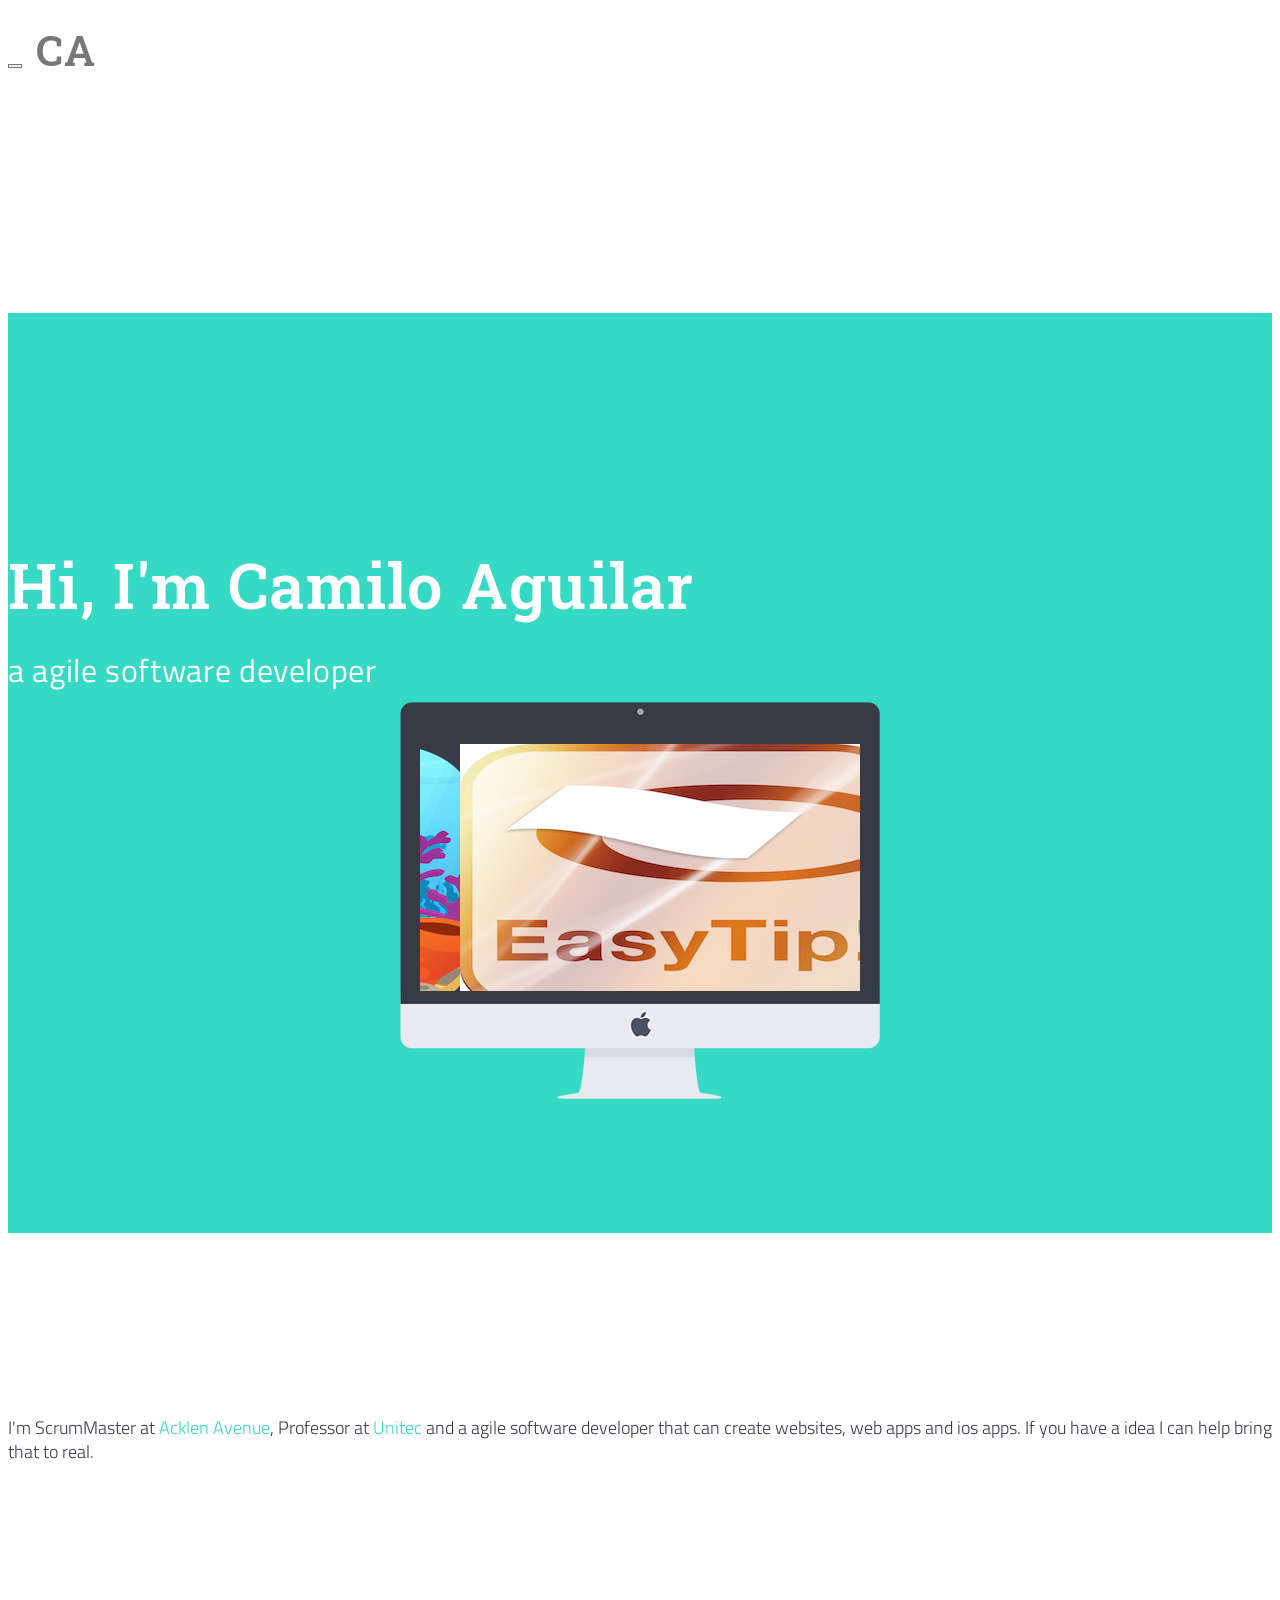
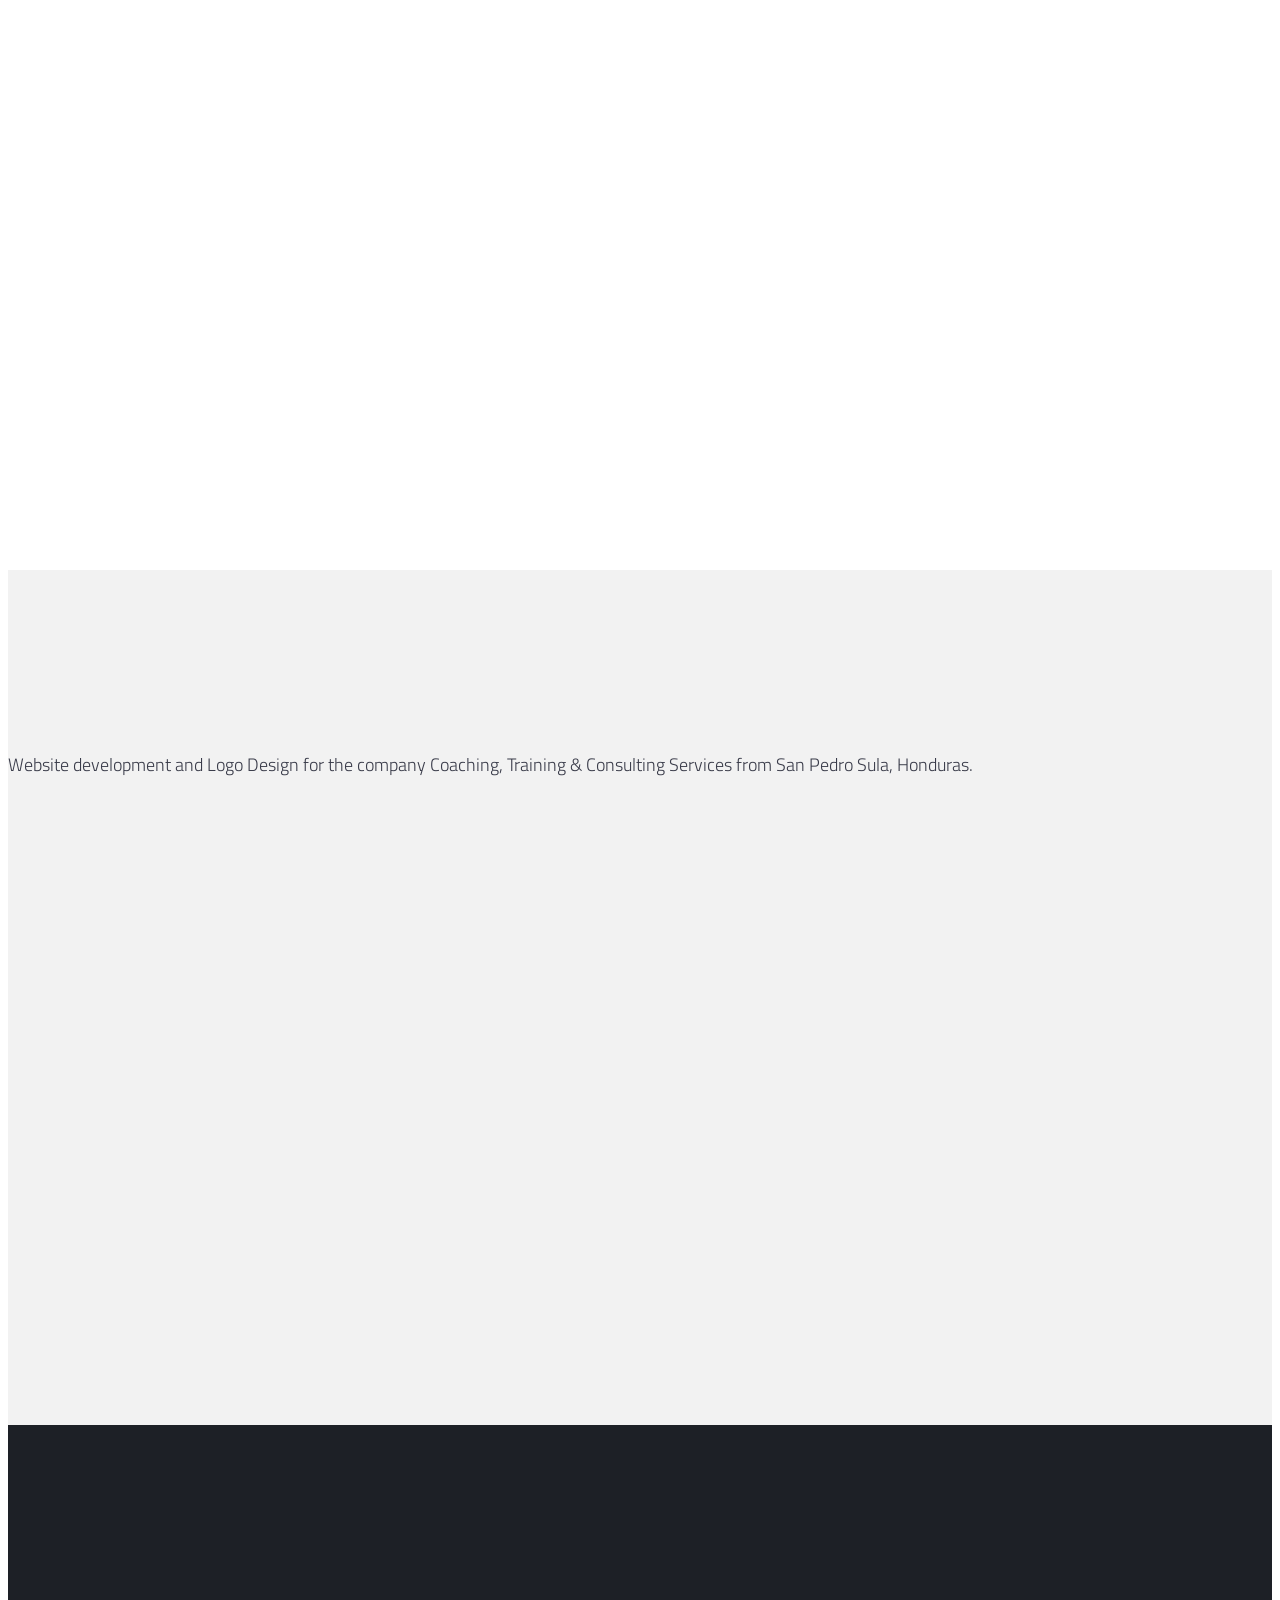
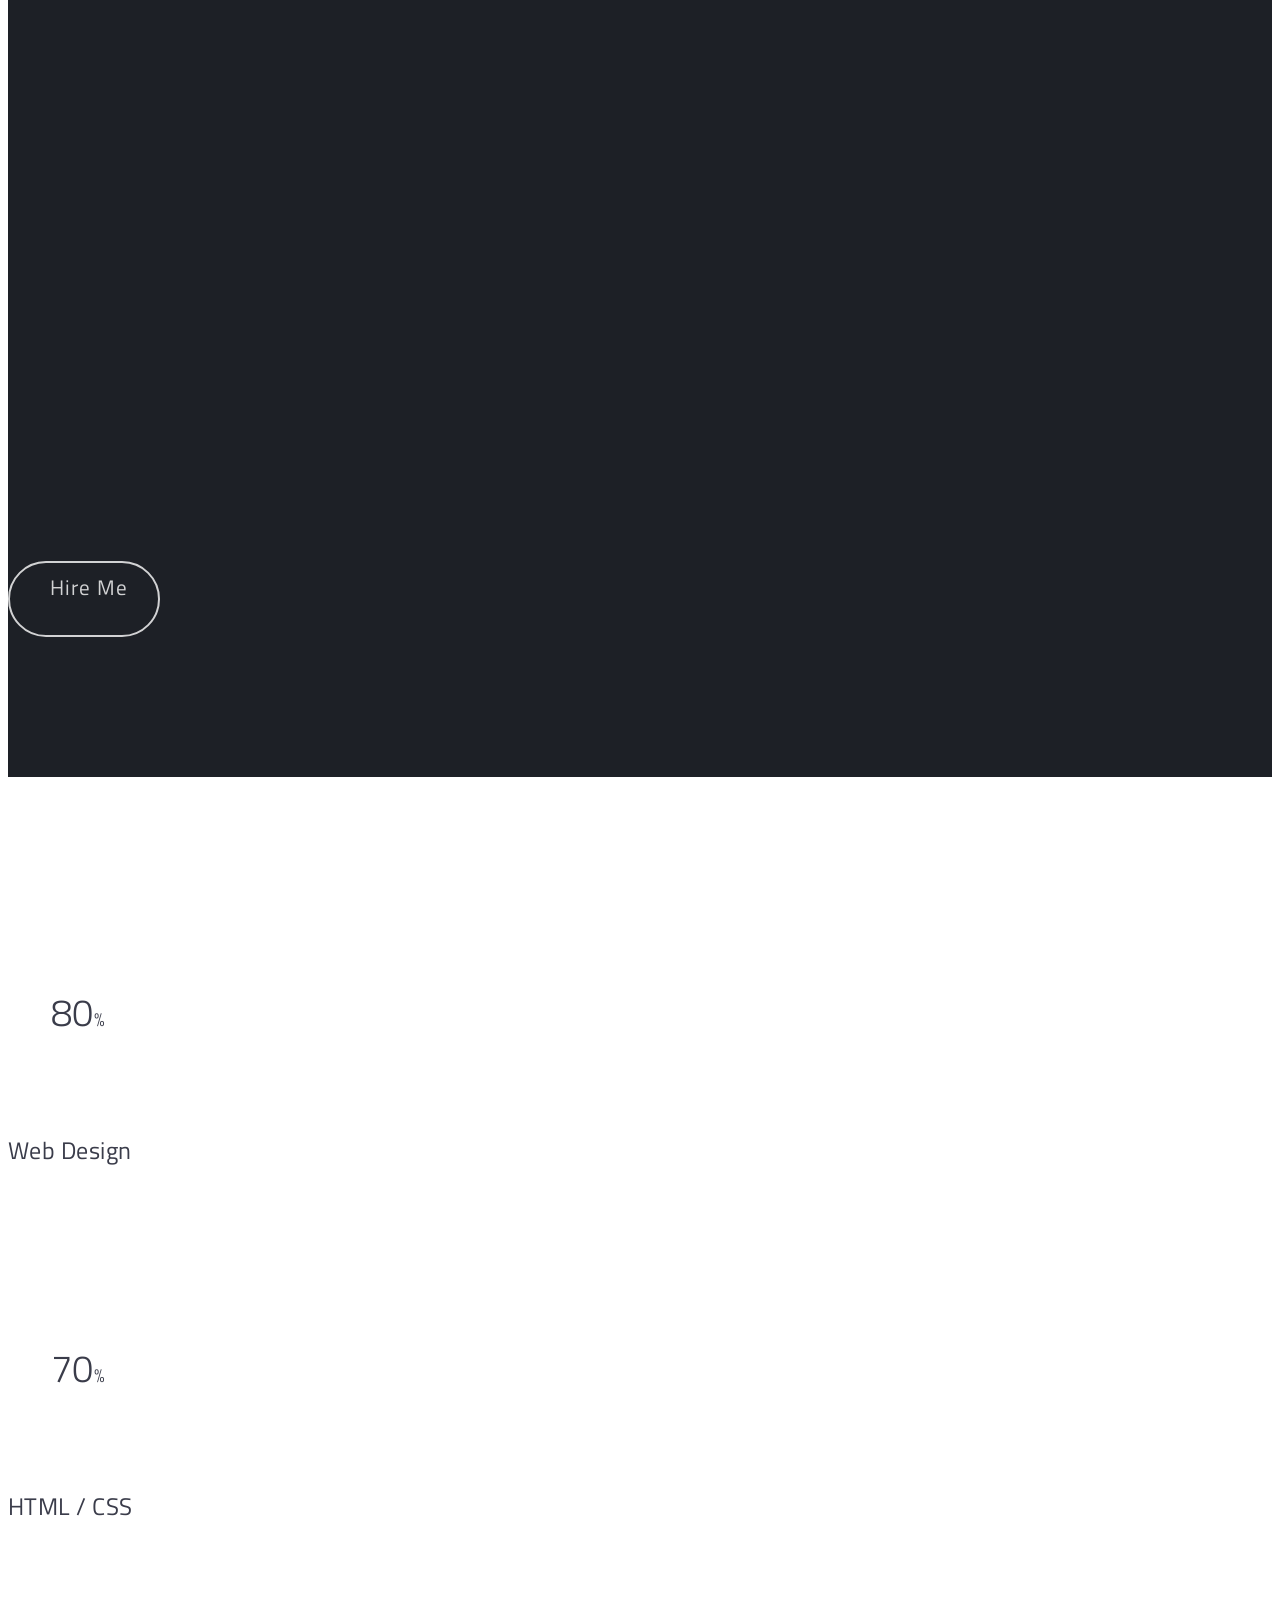
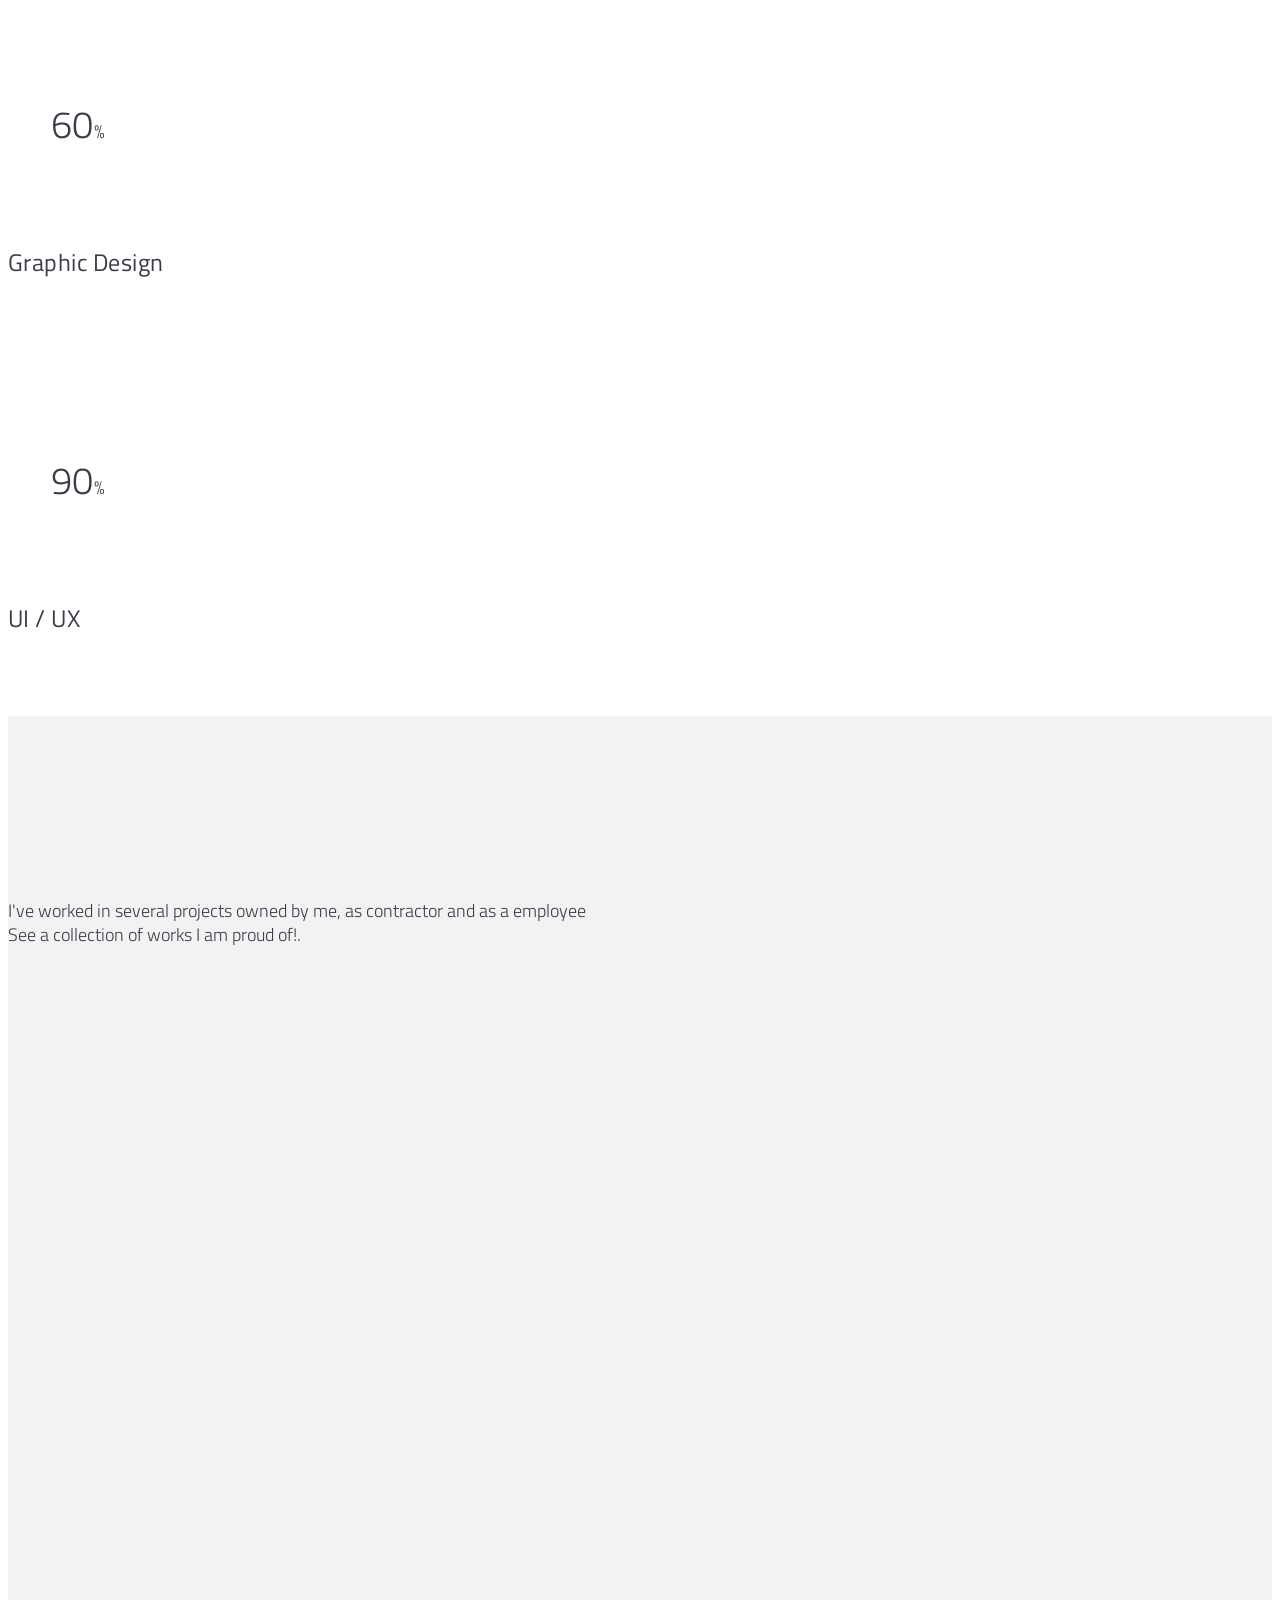
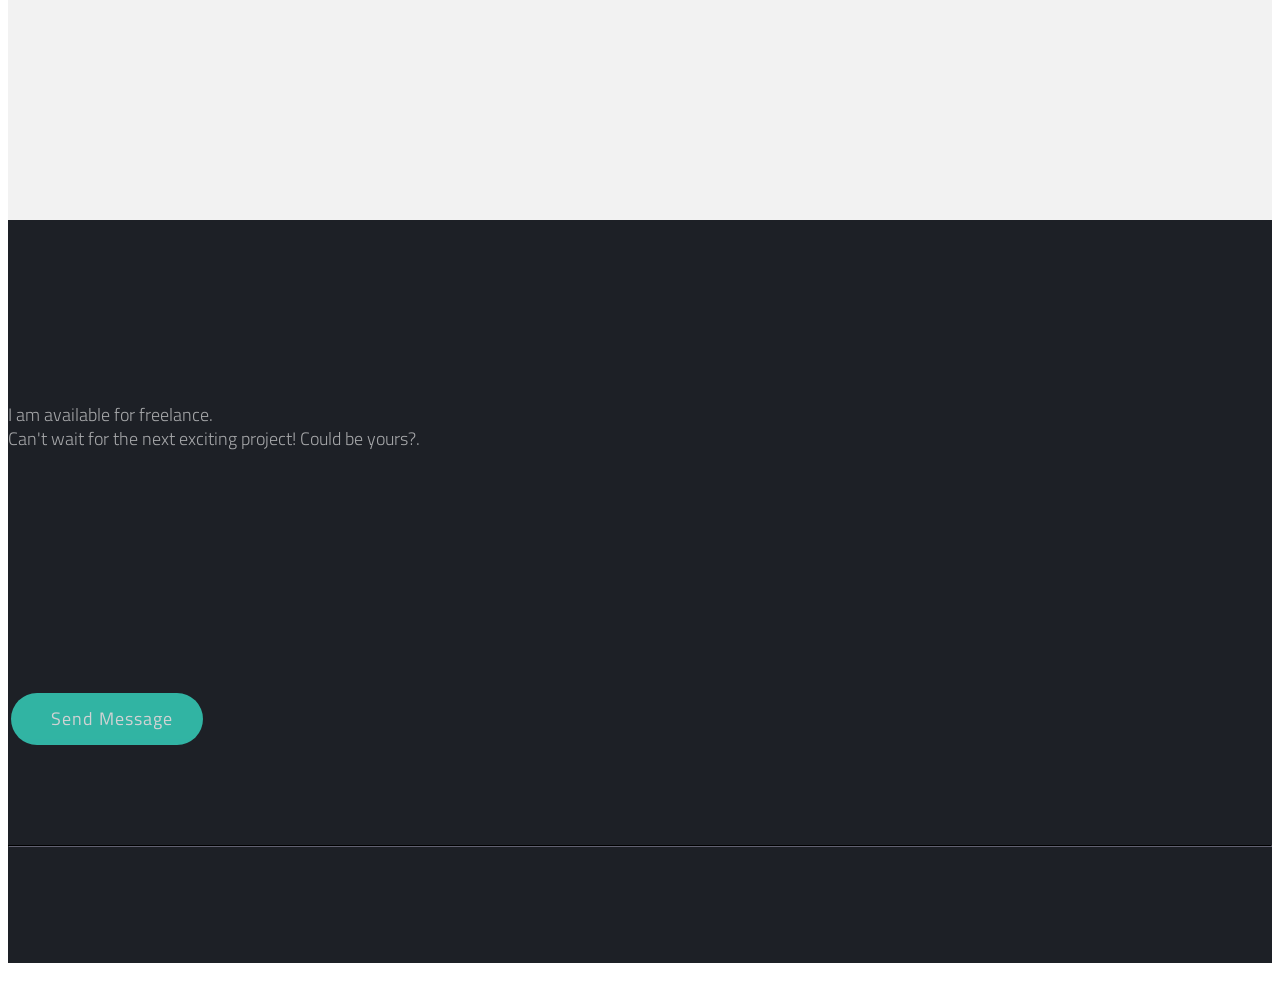
==== index.html @ 3c2f508e "adding assets for hideaway and crazyshrimp. fixing display of easytip" ====
<!DOCTYPE html>
<html lang="en-US" class="no-js">
	<head>

		<!-- ==============================================
		Title and Meta Tags
		=============================================== -->
		<meta charset="utf-8">
		<title>Camilo Aguilar | Personal Portfolio</title>
		<meta name="viewport" content="width=device-width, initial-scale=1, maximum-scale=1">
		<meta http-equiv="X-UA-Compatible" content="IE=edge">

		<!-- ==============================================
		Favicons
		=============================================== -->
		<link rel="shortcut icon" href="assets/favicon.ico">
		<link rel="apple-touch-icon" href="assets/apple-touch-icon.png">
		<link rel="apple-touch-icon" sizes="72x72" href="assets/apple-touch-icon-72x72.png">
		<link rel="apple-touch-icon" sizes="114x114" href="assets/apple-touch-icon-114x114.png">
		
		<!-- ==============================================
		CSS
		=============================================== -->    
		<link rel="stylesheet" href="css/bootstrap.min.css">
		<link rel="stylesheet" href="css/font-awesome.css">
		<link rel="stylesheet" href="css/flexslider.css">
		<link rel="stylesheet" href="css/meflat-light-green.css">
		
		
		<!-- ==============================================
		Fonts
		=============================================== -->
		<link href='http://fonts.googleapis.com/css?family=Roboto+Slab:400,700' rel='stylesheet' type='text/css'>
		<link href='http://fonts.googleapis.com/css?family=Titillium+Web:400,300,300italic,200,400italic,600,600italic' rel='stylesheet' type='text/css'>
		
		<!-- ==============================================
		JS
		=============================================== -->
			
		<!--[if lt IE 9]>
			<script src="js/respond.min.js"></script>
		<![endif]-->
		
		<script type="text/javascript" src="js/libs/modernizr.min.js"></script>
		
		
	</head>
  
	<body data-spy="scroll" data-target="#main-nav" data-offset="400">
		<!-- ==============================================
		MAIN NAV
		=============================================== -->
		<div id="main-nav" class="navbar navbar-fixed-top">
			<div class="container">
			
				<div class="navbar-header">
				
					<button type="button" class="navbar-toggle" data-toggle="collapse" data-target="#site-nav">
						<span class="icon-bar"></span><span class="icon-bar"></span><span class="icon-bar"></span>
					</button>
					
					<!-- ======= LOGO (for small screens)========-->
					<a class="navbar-brand visible-xs scrollto" href="#home">CA</a>
					
				</div>
				
				<div id="site-nav" class="navbar-collapse collapse">
					<ul class="nav navbar-nav">
						<li>
							<a href="#services" class="scrollto">What I Do</a>
						</li>
						<li>
							<a href="#about" class="scrollto">About Me</a>
						</li>
						<li id="logo">
							<a href="#home" class="scrollto">
								<h1>C<span>A</span></h1>
							</a>
						</li>
						<li>
							<a href="#portfolio" class="scrollto">My Works</a>
						</li>
						<li>
							<a href="#contact" class="scrollto">Contact Me</a>
						</li>
					</ul>
				</div><!--End navbar-collapse -->
				
			</div><!--End container -->
			
		</div><!--End main-nav -->
		
		<!-- ==============================================
		HEADER
		=============================================== -->
		<header id="home" class="jumbotron">
		
			<div class="container">
			
				<div class="row">
				
					<div class="col-sm-6 text-col">
					
						<h1>Hi, I'm Camilo Aguilar</h1>
						<p>a agile software developer</p>
						
					</div>
					
					<div class="col-sm-6">
						<div class="imac-frame">
							<img class="img-responsive img-center" src="assets/imac.png" alt=""/>
							<div class="imac-screen flexslider">
								<ul class="slides">
									<li>
										<img src="assets/easytip-450x270.png" alt=""/>
									</li>
									<li>
										<img src="assets/hideaway-450x270.png" alt=""/>
									</li>
									<li>
										<img src="assets/crazyshrimp-450x270.png" alt=""/>
									</li>
								</ul>
							</div>
						</div>
					</div>
				
				</div>
			
			</div>
			
		</header><!--End header -->
			
		<!-- ==============================================
		SERVICES
		=============================================== -->
		<section id="services" class="white-bg padding-top-bottom">
		
			<div class="container">
				
				<header class="section-header text-center">
				
					<h1 class="scrollimation scale-in">What I Do</h1>
					<p>I'm ScrumMaster at <a href="http://www.acklenavenue.com">Acklen Avenue</a>, Professor at <a href="http://www.unitec.edu">Unitec</a> and a agile software developer that can create websites, web apps and ios apps. If you have a idea I can help bring that to real.</p>
				
				</header>
			
				<div class="row services">
				
					<div class="col-md-6 col-sm-6 item scrollimation fade-up">
					
						<div class="icon">
							<img class="img-responsive img-center" src="assets/service1.png" alt="" />
						</div>
						
						<h2>iOS Development</h2>
						<p>I feel very comfortable doing universal iOS apps. I have more than 2+ years of experience working on this. Checkout my works below.</p>
					
					</div>
					
					<div class="col-md-6 col-sm-6 item scrollimation fade-up d1">
					
						<div class="icon">
							<img class="img-responsive img-center" src="assets/service2.png" alt="" />
						</div>
						
						<h2>Web Development</h2>
						<p>I love to create websites and web applications that. I use Wordpress to build website and for web apps I have use MVC.NET, Node.Js and Angular for building SPA.</p>
					
					</div>
					
					<!-- <div class="col-md-4 col-sm-6 item scrollimation fade-up d2">
					
						<div class="icon">
							<img class="img-responsive img-center" src="assets/service3.png" alt="" />
						</div>
						
						<h2>Scrum</h2>
						<p>I deliver usable products every two weeks and I don't mind if you change your scope, Scrum helps me to handle changing business process to have successfully software products delivered to the clients.</p>
					
					</div> -->
					
					<!-- <div class="col-md-3 col-sm-6 item scrollimation fade-up d3">
					
						<div class="icon">
							<img class="img-responsive img-center" src="assets/service4.png" alt="" />
						</div>
						
						<h2>Mail Campaigns</h2>
						<p>Donec quam velit, aliquam at tempor quis, blandit quis nisi. Proin orci enim, dictum vel leo eu, blandit vulputate turpis.</p>
					
					</div> -->
				
				</div>
			
			</div>
		
		</section>
		
		<!-- ==============================================
		FEATURED PROJECT
		=============================================== -->	
		<section id="feat-project" class="gray-bg padding-top">
		
			<div class="container">
			
				<header class="section-header text-center">
				
					<h1 class="scrollimation scale-in">Featured Project</h1>
					<p>Website development and Logo Design for the company Coaching, Training & Consulting Services from San Pedro Sula, Honduras.</p>
				
				</header>
				
				<div class="scrollimation fade-up">
					<img class="img-responsive img-center" src="assets/chrome-top.png" alt="" />
					
					<div class="img-wrapper">
						
						<img class="img-responsive img-center" src="assets/placeholder-800x500.jpg" alt="" />
						
						<p class="text-center on-hover">
							<a class="btn btn-meflat icon-right" href="http://www.ctcserviceshonduras.com">
								Visit Website<i class="fa fa-arrow-right"></i></a></p>
					
					</div>
				</div>
				
			</div>
		
		</section>
		
		
		<!-- ==============================================
		ABOUT
		=============================================== -->	
		<section id="about" class="dark-bg light-typo padding-top-bottom">
		
			<div class="container">
			
				<header class="section-header text-center">
				
					<h1 class="scrollimation scale-in">About Me</h1>
				
				</header>
				
				<div class="row">
				
					<div class="col-sm-8 col-sm-offset-2">
					
						<img class="img-responsive img-center img-circle scrollimation fade-left" src="assets/about.png" alt="" />
				
						<p class="text-center scrollimation fade-in">I'm, a new father, a life-long geek and a programmer at heart. I got my start with an IBM 486DX33 and FoxPro, just to show you how long I've been coding. FoxPro, ADA95, C++, Java, Obj-C, C# and web technologies like html, css, and javascript form who I'm today as a driven software developer. I love soccer (watching and playing), spending time with my wife and daughter, and coding web and iOS apps on the side. Usable and maintainable software is a priority for me</p>
					
					</div>
					
				</div>
					
				
				
				<p class="text-center"><a class="btn btn-meflat scrollto white icon-left" href="#contact"><i class="fa fa-arrow-down"></i>Hire Me</a></p>
				
			</div>
		
		</section>
		<!-- ==============================================
		SKILLS
		=============================================== -->	
		<section id="skills" class="white-bg">
		
			<div class="container">
			
				<div class="row skills">
					
					<h1 class="text-center scrollimation fade-in">I Got the Skills</h1>
					
					<div class="col-sm-6 col-md-3 text-center">
						<span class="chart" data-percent="80"><span class="percent">80</span></span>
						<h2 class="text-center">Web Design</h2>
					</div>
					<div class="col-sm-6 col-md-3 text-center">
						<span class="chart" data-percent="70"><span class="percent">70</span></span>
						<h2 class="text-center">HTML / CSS</h2>
					</div>
					<div class="col-sm-6 col-md-3 text-center">
						<span class="chart" data-percent="60"><span class="percent">60</span></span>
						<h2 class="text-center">Graphic Design</h2>
					</div>
					<div class="col-sm-6 col-md-3 text-center">
						<span class="chart" data-percent="90"><span class="percent">90</span></span>
						<h2 class="text-center">UI / UX</h2>
					</div>
					
				</div><!--End row -->
			
			</div>
		
		
		</section>
 		<!-- ==============================================
		PORTFOLIO
		=============================================== -->	
		<section id="portfolio" class="gray-bg padding-top-bottom">
			
			<div class="container">
			
				<header class="section-header text-center">
				
					<h1 class="scrollimation scale-in">My Works</h1>
					<p>I've worked in several projects owned by me, as contractor and as a employee<br/> See a collection of works I am proud of!.</p>
				
				</header>
				
				<!--==== Portfolio Filters ====-->
				<div id="filter-works">
					<ul>
						<li class="active scrollimation fade-right d1">
							<a href="#" data-filter="*">All</a>
						</li>
						<li class="scrollimation fade-right">
							<a href="#" data-filter=".ios-apps">iOS Apps</a>
						</li>
						<li class="scrollimation fade-left">
							<a href="#" data-filter=".websites">Websites</a>
						</li>
						<li class="scrollimation fade-left d1">
							<a href="#" data-filter=".web-apps">Web apps</a>
						</li>
					</ul>
				</div><!--End portfolio filters -->
				
			</div><!--End portfolio header -->
			
			<div class="container masonry-wrapper scrollimation fade-in">
			
				<div id="projects-container">
				
					<!-- ==============================================
					SINGLE PROJECT ITEM
					=============================================== -->	
					<article class="project-item ios-apps">
						
						<img class="img-responsive project-image" src="assets/placeholder-320x210.jpg"  alt=""><!--Project thumb -->
						
						<div class="hover-mask">
							<h2 class="project-title">EasyTip!</h2><!--Project Title -->
							<p>Universal iOS App</p><!--Project Subtitle -->
						</div>
						
						<!--==== Project Preview HTML ====-->
						
						<div class="sr-only project-description" 
							data-category="iOS App" 
							data-date="Date" 
							data-client="Personal" 
							data-link="https://itunes.apple.com/us/app/tip-calculator-easytip!/id527348258?mt=8" 
							data-descr="iOS Universal Tip Calculator App" 
							data-images="assets/placeholder-750x430.jpg,assets/placeholder-750x430.jpg"
						>
							<p>The faster and most elegant tip calculator in the App Store. Enter your bill amount and immediately see your tip. If needed you can split the bill between your friends as simple as possible.</p>
							
							<p>What’s included? </p>
							<ul>
								<li>
									The most cool and intuitive design.
								</li>
								<li>
									Customize your default values for giving tips and splitting the bills.
								</li>
								<li>
									Currency is automatically set from your device settings.
								</li>
							</ul>
							<p>Enjoy this free app!</p>
							<p class="text-right">
								<a class="btn btn-meflat icon-right" href="https://itunes.apple.com/us/app/tip-calculator-easytip!/id527348258?mt=8">
									Visit Website<i class="fa fa-arrow-right"></i>
								</a>
							</p>
						</div>
						
					</article>
					<!-- ==============================================
					END PROJECT ITEM
					=============================================== -->						
					
					<article class="project-item ios-apps">
						
						<img class="img-responsive project-image" src="assets/placeholder-320x210.jpg"  alt=""><!--Project thumb -->
						
						<div class="hover-mask">
							<h2 class="project-title">Essential Pregnancy</h2><!--Project Title -->
							<p>iOS Universal App</p><!--Project Subtitle -->
						</div>
						
						<!--==== Project Preview HTML ====-->
						
						<div class="sr-only project-description" 
							data-category="Category" 
							data-date="Date" 
							data-client="Client" 
							data-link="www.example.com,http://www.google.com" 
							data-descr="A small description goes here." 
							data-images="assets/placeholder-750x430.jpg,assets/placeholder-750x430.jpg"
						>
							<p>Lorem ipsum dolor sit amet, consectetur adipiscing elit. Nam sapien risus, blandit at fringilla ac, varius sed dolor. Donec augue lacus, vulputate sed consectetur facilisis, interdum pharetra ligula. Nulla suscipit erat nibh, ut porttitor nisl dapibus eu.</p>
							
							<p>Lorem ipsum dolor sit amet, consectetur adipiscing elit. Nam sapien risus, blandit at fringilla ac, varius sed dolor. Donec augue lacus, vulputate sed consectetur facilisis, interdum pharetra ligula. Nulla suscipit erat nibh, ut porttitor nisl dapibus eu.</p>
							<p>Nam eget urna pellentesque nisl ultrices dapibus. Mauris accumsan vehicula nisl, sed tempus mauris facilisis eu. Donec a iaculis nisi, quis malesuada justo. Pellentesque ut enim sit amet ipsum dignissim egestas. Morbi tincidunt rhoncus urna eget placerat.</p>
							<p class="text-right"><a class="btn btn-meflat icon-right" href="#external-link">Visit Website<i class="fa fa-arrow-right"></i></a></p>
						</div>
						
					</article><!--End Project Item -->

					<article class="project-item ios-apps">
						
						<img class="img-responsive project-image" src="assets/placeholder-320x210.jpg"  alt=""><!--Project thumb -->
						
						<div class="hover-mask">
							<h2 class="project-title">Essential Kickcount</h2><!--Project Title -->
							<p>iOS Universal App</p><!--Project Subtitle -->
						</div>
						
						<!--==== Project Preview HTML ====-->
						
						<div class="sr-only project-description" 
							data-category="Category" 
							data-date="Date" 
							data-client="Client" 
							data-link="www.example.com,http://www.google.com" 
							data-descr="A small description goes here." 
							data-images="assets/placeholder-750x430.jpg,assets/placeholder-750x430.jpg"
						>
							<p>Lorem ipsum dolor sit amet, consectetur adipiscing elit. Nam sapien risus, blandit at fringilla ac, varius sed dolor. Donec augue lacus, vulputate sed consectetur facilisis, interdum pharetra ligula. Nulla suscipit erat nibh, ut porttitor nisl dapibus eu.</p>
							
							<p>Lorem ipsum dolor sit amet, consectetur adipiscing elit. Nam sapien risus, blandit at fringilla ac, varius sed dolor. Donec augue lacus, vulputate sed consectetur facilisis, interdum pharetra ligula. Nulla suscipit erat nibh, ut porttitor nisl dapibus eu.</p>
							<p>Nam eget urna pellentesque nisl ultrices dapibus. Mauris accumsan vehicula nisl, sed tempus mauris facilisis eu. Donec a iaculis nisi, quis malesuada justo. Pellentesque ut enim sit amet ipsum dignissim egestas. Morbi tincidunt rhoncus urna eget placerat.</p>
							<p class="text-right"><a class="btn btn-meflat icon-right" href="#external-link">Visit Website<i class="fa fa-arrow-right"></i></a></p>
						</div>
						
					</article><!--End Project Item -->

					<article class="project-item websites">
						
						<img class="img-responsive project-image" src="assets/placeholder-320x210.jpg"  alt=""><!--Project thumb -->
						
						<div class="hover-mask">
							<h2 class="project-title">Coaching, Training and Consulting Services</h2><!--Project Title -->
							<p>Website and Custom Logo</p><!--Project Subtitle -->
						</div>
						
						<!--==== Project Preview HTML ====-->
						
						<div class="sr-only project-description" 
							data-category="Category" 
							data-date="Date" 
							data-client="Client" 
							data-link="www.example.com,http://www.google.com" 
							data-descr="A small description goes here." 
							data-images="assets/placeholder-750x430.jpg,assets/placeholder-750x430.jpg"
						>
							<p>Lorem ipsum dolor sit amet, consectetur adipiscing elit. Nam sapien risus, blandit at fringilla ac, varius sed dolor. Donec augue lacus, vulputate sed consectetur facilisis, interdum pharetra ligula. Nulla suscipit erat nibh, ut porttitor nisl dapibus eu.</p>
							
							<p>Lorem ipsum dolor sit amet, consectetur adipiscing elit. Nam sapien risus, blandit at fringilla ac, varius sed dolor. Donec augue lacus, vulputate sed consectetur facilisis, interdum pharetra ligula. Nulla suscipit erat nibh, ut porttitor nisl dapibus eu.</p>
							<p>Nam eget urna pellentesque nisl ultrices dapibus. Mauris accumsan vehicula nisl, sed tempus mauris facilisis eu. Donec a iaculis nisi, quis malesuada justo. Pellentesque ut enim sit amet ipsum dignissim egestas. Morbi tincidunt rhoncus urna eget placerat.</p>
							<p class="text-right"><a class="btn btn-meflat icon-right" href="#external-link">Visit Website<i class="fa fa-arrow-right"></i></a></p>
						</div>
						
					</article><!--End Project Item -->

					<article class="project-item web-apps">
						
						<img class="img-responsive project-image" src="assets/placeholder-320x210.jpg"  alt=""><!--Project thumb -->
						
						<div class="hover-mask">
							<h2 class="project-title">Sistema de Gestión de Expedientes Juridicos y Clientes</h2><!--Project Title -->
							<p>Full stack web app</p><!--Project Subtitle -->
						</div>
						
						<!--==== Project Preview HTML ====-->
						
						<div class="sr-only project-description" 
							data-category="Category" 
							data-date="Date" 
							data-client="Client" 
							data-link="www.example.com,http://www.google.com" 
							data-descr="A small description goes here." 
							data-images="assets/placeholder-750x430.jpg,assets/placeholder-750x430.jpg"
						>
							<p>Lorem ipsum dolor sit amet, consectetur adipiscing elit. Nam sapien risus, blandit at fringilla ac, varius sed dolor. Donec augue lacus, vulputate sed consectetur facilisis, interdum pharetra ligula. Nulla suscipit erat nibh, ut porttitor nisl dapibus eu.</p>
							
							<p>Lorem ipsum dolor sit amet, consectetur adipiscing elit. Nam sapien risus, blandit at fringilla ac, varius sed dolor. Donec augue lacus, vulputate sed consectetur facilisis, interdum pharetra ligula. Nulla suscipit erat nibh, ut porttitor nisl dapibus eu.</p>
							<p>Nam eget urna pellentesque nisl ultrices dapibus. Mauris accumsan vehicula nisl, sed tempus mauris facilisis eu. Donec a iaculis nisi, quis malesuada justo. Pellentesque ut enim sit amet ipsum dignissim egestas. Morbi tincidunt rhoncus urna eget placerat.</p>
							<p class="text-right"><a class="btn btn-meflat icon-right" href="#external-link">Visit Website<i class="fa fa-arrow-right"></i></a></p>
						</div>
						
					</article><!--End Project Item -->

					
						
				</div><!-- End projects --> 
				
			</div><!-- End container --> 
			
			<!-- ==============================================
			PROJECT PREVIEW MODAL (Do not alter this markup)
			=============================================== -->	
			<div id="project-modal" class="modal fade">
			
				<div class="modal-dialog">
				
					<div class="modal-content">
					
						<div class="modal-header">
						
							<div class="container">
							
								<button type="button" class="close" data-dismiss="modal" aria-hidden="true">&times;</button>
								
								<h1 id="hdr-title" class="text-center"></h1>
								<div class="row">
									<div class="col-md-8 col-md-offset-2">
										<div class="image-wrapper">
											<img class="img-responsive" src="assets/chrome.png" alt="">
											<div class="loader"></div>
											<div class="screen"></div>
										</div>
									</div>
								</div>
							</div>
							
						</div>
						
						<div class="modal-body">
							<div class="container">
								<div class="row">
									<div id="project-sidebar" class="col-md-3">
										<h2 id="sdbr-title"></h2>
										<p id="sdbr-category"></p>
										<p id="sdbr-date"></p>
										<p id="sdbr-client"></p>
										<p id="sdbr-link"><a href="#link" target="_blank"></a></p>
										<p id="sdbr-descr"></p>
									</div>
									<div id="project-content" class="col-md-8 col-md-offset-1">
									</div>
								</div>
								
							</div>
						</div><!-- End modal-body -->
						
					</div><!-- End modal-content -->
					
				</div><!-- End modal-dialog -->
				
			</div><!-- End modal -->
			
		</section>
		<!-- ==============================================
		DRIBBLE 
		=============================================== -->	
		<!-- <section id="dribbble">
			<h1 class="dribbble-button"><a href="#" target="_blank">My Dribbble Shots</a></h1>
				<div class="row">
					<div class="col-md-2 col-sm-4 col-xs-6">
						<a href="#link" target="_blank"><img class="img-responsive" src="assets/placeholder-375x250.jpg"  alt=""></a>
					</div>
					<div class="col-md-2 col-sm-4 col-xs-6">
						<a href="#link" target="_blank"><img class="img-responsive" src="assets/placeholder-375x250.jpg"  alt=""></a>
					</div>
					<div class="col-md-2 col-sm-4 col-xs-6">
						<a href="#link" target="_blank"><img class="img-responsive" src="assets/placeholder-375x250.jpg"  alt=""></a>
					</div>
					<div class="col-md-2 col-sm-4 col-xs-6">
						<a href="#link" target="_blank"><img class="img-responsive" src="assets/placeholder-375x250.jpg"  alt=""></a>
					</div>
					<div class="col-md-2 col-sm-4 col-xs-6">
						<a href="#link" target="_blank"><img class="img-responsive" src="assets/placeholder-375x250.jpg"  alt=""></a>
					</div>
					<div class="col-md-2 col-sm-4 col-xs-6">
						<a href="#link" target="_blank"><img class="img-responsive" src="assets/placeholder-375x250.jpg"  alt=""></a>
					</div>
				</div>
		</section> -->
		<!-- ==============================================
		CONTACT
		=============================================== -->	
		<section id="contact" class="dark-bg light-typo padding-top">
		
			<div class="container">
			
				<header class="section-header text-center">
				
					<h1 class="scrollimation scale-in">Drop Me a Line</h1>
					<p>I am available for freelance.<br/> Can't wait for the next exciting project! Could be yours?.</p>
				
				</header>
				
				<form  id="contact-form" class="bl_form text-center"  novalidate>
					<span class="field-wrap scrollimation fade-right">
						<label class="control-label" for="contact-name">Name</label>
						<input id="contact-name" name="contactName" type="text" class="label_better requiredField" data-new-placeholder="Name" placeholder="Name" data-error-empty="*Enter your name">
					</span>
					<span class="field-wrap scrollimation fade-in">
						<label class="control-label" for="contact-mail">Email</label>
						<input id="contact-mail" name="email" type="email" class="label_better requiredField" data-new-placeholder="Email Address" placeholder="Email Address" data-error-empty="*Enter your email" data-error-invalid="x Invalid email address">
					</span>
					<span class="field-wrap scrollimation fade-left">
						<label class="control-label" for="contact-message">Message</label>
						<textarea id="contact-message" name="comments" rows="1" class="label_better requiredField" data-new-placeholder="Message" placeholder="Message" data-error-empty="*Enter your message"></textarea>
					</span>
					
					<p class="text-center">
						<button id="btnSend"  name="submit" type="button" class="btn btn-meflat icon-left" data-error-message="Error!" data-sending-message="Sending..." data-ok-message="Message Sent">
							<i class="fa fa-location-arrow"></i>Send Message</button>
						</p>
					<input type="hidden" name="submitted" id="submitted" value="true" />
					
				</form>
				
			</div>
		
		</section>
		
		<!-- ==============================================
		FOOTER
		=============================================== -->	
		
		<footer id="main-footer" class="dark-bg light-typo">
		
			<div class="container">
			
				<hr>
				
				<div class="row">
				
					<div class="col-sm-6">
						<ul class="social-links">
							<li class="scrollimation fade-right d4"><a href="https://twitter.com/kmilo_aguilar"><i class="fa fa-twitter fa-fw"></i></a></li>
							<li class="scrollimation fade-right d3"><a href="https://www.facebook.com/kmiloA"><i class="fa fa-facebook fa-fw"></i></a></li>
							<li class="scrollimation fade-right d2"><a href="https://plus.google.com/+CamiloAguilarF"><i class="fa fa-google-plus fa-fw"></i></a></li>
							<li class="scrollimation fade-right"><a href="https://www.linkedin.com/in/kmiloaguilar"><i class="fa fa-linkedin fa-fw"></i></a></li>
						</ul>
					</div>
					
					<div class="col-sm-6 text-right scrollimation fade-in">
						<p>&copy;2014 Camilo Aguilar</p>
					</div>
					
				</div>
				
			</div>
			
		</footer>

		<script>
		  (function(i,s,o,g,r,a,m){i['GoogleAnalyticsObject']=r;i[r]=i[r]||function(){
		  (i[r].q=i[r].q||[]).push(arguments)},i[r].l=1*new Date();a=s.createElement(o),
		  m=s.getElementsByTagName(o)[0];a.async=1;a.src=g;m.parentNode.insertBefore(a,m)
		  })(window,document,'script','//www.google-analytics.com/analytics.js','ga');

		  ga('create', 'UA-21304201-2', 'auto');
		  ga('send', 'pageview');

		</script>
		
		
		<!-- ==============================================
		SCRIPTS
		=============================================== -->	
		<script src="http://ajax.googleapis.com/ajax/libs/jquery/1.8.2/jquery.min.js"></script>
		<script>window.jQuery || document.write('<script src="js/libs/jquery-1.8.2.min.js">\x3C/script>')</script>
		
		<script src="js/libs/bootstrap.min.js"></script>
		<script src='js/jquery.easing.1.3.min.js'></script>
		<script src='js/jquery.scrollto.js'></script>
		<script src="js/jquery.fittext.js"></script>
		<script src='js/jquery.flexslider.min.js'></script>
		<script src='js/jquery.masonry.js'></script>
		<!--<script src='js/twitterFetcher_v10_min.js'></script>-->
		<script src="js/waypoints.min.js"></script>
		<script src="js/jquery.label_better.min.js"></script>
		<script src="js/jquery.easypiechart.js"></script>
		<!--<script src="js/grid.js"></script>-->
		<script src="js/contact.js"></script>
		<script src="js/meflat.js"></script>
		
	</body>
	
</html>
---- css/meflat-light-green.css ----
/*--------------------
-----Main Styles------
----------------------*/
body{
	font-family: 'Titillium Web', sans-serif;
	font-size:18px;
	color:#3a3c4a;
	font-weight:300;
	overflow-x:hidden;
}

h1,
h2,
h3,
h4,
h5,
h6{
	font-family: 'Roboto Slab',serif;
    font-weight:400;
    letter-spacing:0.02em;
    margin:0 0 20px;
}

p {
    font-size:18px;
    line-height:24px;
    font-weight:300;
    margin-bottom:20px;
}

.lead {
    font-size:20px;
    line-height:28px;
    font-weight:100;
    letter-spacing:0.02em;
    margin-top:40px;
    margin-bottom:40px;
}

a,
a:hover,
a:focus {
    outline:none !important;
    text-decoration:none;
}

a {
  color:#36D9C3;
  text-decoration: none;
}

a:hover,
a:focus {
  color:#36D9C3;
  text-decoration: underline;
}

a:focus,
.btn:focus {
  outline: none;
}

.color-bg a{
	color:#fff;
	text-decoration: underline;
}

.color-bg a:hover,
.color-bg a:focus {
  color:#fff;
  text-decoration: none;
}

.primary {
	color:#36D9C3;
}

/*----------------------
---Main Layout Styles---
------------------------*/
.img-center{
    margin:0 auto;
}

.padding-top-bottom {
    padding:100px 0;
}

.padding-top {
    padding:100px 0 0;
}

.navbar {
    margin:0;
    border-radius:0;
}

.section-header {
    margin-bottom:80px;
}

.section-header h1{
    font-size:48px;
    font-weight:600;
    letter-spacing:0.05em;
}
/*------------------
----- Buttons ------
--------------------*/

.btn-meflat {
	border: none;
	font-family: inherit;
	font-size: inherit;
	cursor: pointer;
	padding: 10px 30px;
	display: inline-block;
	margin:20px 0;
	text-transform: none;
	text-decoration: none;
	letter-spacing: 1px;
	font-weight: 400;
	line-height:28px;
	height:52px;
	outline: none;
	position: relative;
	background: #36D9C3;
	color: #fff;
	box-shadow: none;
	border-radius: 52px;
	opacity:0.8;
	-webkit-transition: none;
	-moz-transition: none;
	transition: none;
}

.btn-meflat:hover,
.btn-meflat:focus,
.btn-meflat:active {
	color: #fff;
	opacity:1;
	text-decoration: none;
}

.btn-meflat.white {
	background: transparent;
	border:2px solid #fff;
	box-shadow: none;
	-webkit-transition:all .1s ease-out;
	transition:all .1s ease-out;
	text-decoration: none;
}

.btn-meflat.white:hover,
.btn-meflat.white:focus,
.btn-meflat.white:active {
	top:0;
	text-decoration: none;
}

.btn-meflat.icon-left [class*=fa]{
    margin-right:10px;
}

.btn-meflat.icon-right [class*=fa]{
    margin-left:10px;
}

/*----------------
----- Colors -----
------------------*/

.white-bg{
    background:#fff;
}

.gray-bg{
    background:#f2f2f2;
}

.color-bg{
    background:#36D9C3;
}

.dark-bg{
    background:#1D2026;
}

.light-typo {
    color:#fff;
}

.color-bg.light-typo .section-title:after{
	background:#fff;
}

/*----------------------
----Navigation Styles---
------------------------*/
#main-nav .navbar-toggle{
    border:1px solid rgba(255,255,255,0.5);
    border-radius:0;
}

#main-nav .icon-bar {
    background:#fff;
}

.navbar-nav {
    float:none;
    text-align:center;
}

#main-nav .navbar-nav li {
    display:inline-block;
    float:none;
}

.navbar-brand,
.navbar-brand:hover,
.navbar-brand:active,
.navbar-brand:focus {
    position:relative;
    padding:0 10px;
    font-size:42px;
    line-height:54px;
    font-family: 'Roboto Slab',serif;
    font-weight:600;
    color:#777;
    font-variant:small-caps;
    height:auto;
    letter-spacing:0.02em;
    -webkit-transition:font-size .2s ease-out;
    transition:font-size .2s ease-out;
    overflow:hidden;
}

#main-nav{
    background:transparent;
    -webkit-transition:background 0.3s ease-out;
    transition:background 0.3s ease-out;
}

#main-nav .navbar-toggle{
    color:#777;
    border-color:#777;
}

#main-nav .navbar-toggle .icon-bar{
    background:#777;
}

#main-nav .container{
    padding:15px 0;
    -webkit-transition:padding 0.3s ease-out;
    transition:padding 0.3s ease-out;
}

#main-nav.scrolled {
    background:#fff;
    box-shadow:0 1px 2px rgba(0,0,0,0.1);
}

#main-nav.scrolled .container{
    padding:0;
}

#main-nav .nav a{
    position:relative;
    z-index:1;
}

#main-nav .nav a,
#main-nav .nav a:active,
#main-nav .nav a:hover{
    padding:0px 5px;
    font-size:15px;
    line-height:54px;
    font-weight:700;
    letter-spacing:0.01em;
    text-transform:uppercase;
    background:transparent;
    color:#fff; 
}

#main-nav.scrolled .nav a{
    color:inherit; 
}

#main-nav li{
    background:transparent;
    margin:0 20px;
    opacity:0.7;
    vertical-align:middle;
    -webkit-transition:opacity 0.2s ease-out;
    transition:opacity 0.2s ease-out;
}

#main-nav .nav li.active,
#main-nav .nav li:hover{
    opacity:1;
}
#main-nav .dropdown-menu a{
    font-size:14px;
}

#main-nav .nav a:before {
    display:block;
    position:absolute;
    bottom:0;
    left:25%;
    content:"";
    width:50%;
    height:3px;
    background:#fff;
    z-index:-1;
    opacity:0;
    -webkit-transition:all 0.3s ease-out;
    transition:all 0.3s ease-out;
}

#main-nav.scrolled .nav a:before {
    background:#3a3c4a;
}

#main-nav .nav a:hover:before,
#main-nav .nav .active a:before {
    bottom:10px;
    opacity:1;
}

.no-csstransforms #main-nav .nav a:before {
	display:none;
}

#main-nav #logo{
    opacity:1;
    vertical-align:middle;
}

#main-nav #logo h1{
    font-size:64px;
    font-weight:600;
    -webkit-transition:font-size 0.3s ease-out;
    transition:font-size 0.3s ease-out;
}

#main-nav #logo span{
    font-size:90%;
    position:relative;
    top:15px;
}

#main-nav.scrolled #logo h1{
    font-size:52px;
}

#main-nav .nav #logo a:before {
    display:none;
}

#main-nav.scrolled .nav #logo a:hover {
    color:#36D9C3;
    -webkit-transition:color .2s ease-out;
    transition:color .2s ease-out;
}
/*----------------------
-----Header Styles------
------------------------*/

.jumbotron {
    background:#36D9C3;
    color:#fff;
    padding:0;
    margin-bottom:0;
    padding:180px 0 80px;
	overflow:hidden;
}

.jumbotron .text-col{
    margin-top:50px;
}

.jumbotron h1{
    font-weight:600;
    letter-spacing:0.02em;
    margin-bottom:10px;
	opacity:0;
	-webkit-transform:translateX(-1000px);
	transform:translateX(-1000px);
	-webkit-transition:opacity .5s ease-out .3s,-webkit-transform .5s ease-out .3s;
	transition:opacity .5s ease-out .3s,transform .5s ease-out .3s;
}

.jumbotron h1.in{
	opacity:1;
	-webkit-transform:translateX(0);
	transform:translateX(0);
}

.jumbotron p{
    font-size:32px;
    font-weight:400;
    letter-spacing:0.02em;
	opacity:0;
	-webkit-transform:translateY(1000px);
	transform:translateY(1000px);
	-webkit-transition:opacity .5s ease-out .8s,-webkit-transform .5s ease-out .8s;
	transition:opacity .5s ease-out .8s,transform .5s ease-out .8s;
}

.jumbotron p.in{
	opacity:1;
	-webkit-transform:translateY(0);
	transform:translateY(0);
}

.jumbotron .imac-frame {
    display:block;
    position:relative;
    width:100%;
    max-width:500px;
    margin:0 auto;
    overflow:hidden;
	opacity:0;
	-webkit-transform:translateX(1000px);
	transform:translateX(1000px);
	-webkit-transition:opacity .5s ease-out .6s,-webkit-transform .5s ease-out .6s;
	transition:opacity .5s ease-out .6s,transform .5s ease-out .6s;
}

.jumbotron .imac-frame.in {
	opacity:1;
	-webkit-transform:translateX(0);
	transform:translateX(0);
}

.jumbotron .imac-screen{
    background:transparent;
    display:block;
    position:absolute;
    top:6%;
    left:6%;
    width:88%;
	height:65%;
    overflow:hidden;
	opacity:1;
	-webkit-transition:opacity .3s ease-out;
	transition:opacity .3s ease-out;
}

.flexslider {
    margin:0;
    padding:0;
    background:transparent;
    border:none;
    box-shadow:none;
    -webkit-touch-callout: none;
    -webkit-user-select: none;
    -khtml-user-select: none;
    -moz-user-select: none;
    -ms-user-select: none;
    user-select: none;
	z-index:1;
}

.flex-direction-nav .flex-prev,
.flex-direction-nav .flex-next{
    background:#36D9C3;
    background-image:none;
    display:inline;
    text-indent:0;
    position:absolute;
    top:50%;
    width:44px;
    height:44px;
    padding:0;
    padding-left:12px;
    margin:0;
    margin-top:-22px;
    font-size:42px;
    line-height:38px;
    color:#fff;
    text-align:left;
    border-radius:5px;
    -webkit-transition:all .2s ease-out;
    transition:all .2s ease-out;
}

.flex-direction-nav .flex-next{
    text-align:right;
    padding-right:12px;
}

.flex-direction-nav a:hover,
.flex-direction-nav a:active,
.flex-direction-nav a:focus{
    text-decoration:none;
}

.flex-direction-nav a:hover {  
    background:#363B46;
}

.flex-direction-nav .flex-disabled {  
    display:none;
}

.flexslider:hover .flex-next {opacity: 1; right: 5px;}
.flexslider:hover .flex-prev {opacity: 1; left: 5px;}

/*----------------------
-----Services Styles----
------------------------*/  
.services .item {
    text-align:center;
    margin-bottom:30px;
}

.services .item .icon{
    margin:0 auto 30px;
    -webkit-transition:all .3s ease-out;
    transition:all .3s ease-out;
}

.services .item h2{
    font-size:24px;
    -webkit-transition:all .3s ease-out;
    transition:all .3s ease-out;
}

.services .item:hover h2{
    color:#36D9C3;
}

.services .item:hover .icon{
    -webkit-transform:translateY(-10px);
    transform:translateY(-10px);
    -webkit-transition:-webkit-transform .4s ease-out;
    transition:transform .4s ease-out;
}
/*----------------------
-----Featured Project----
------------------------*/  
.img-wrapper {
    position:relative;
    width:100%;
    height:auto;
    max-width:800px;
    margin:0 auto;
    overflow:hidden;
}

.img-wrapper img {
    -webkit-transition:opacity .4s ease-out;
    transition:opacity .4s ease-out;
}

.img-wrapper:hover img {
    opacity:.6;
}

.img-wrapper .on-hover{
    position:absolute;
    top:50%;
    margin-top:-30px;
    width:100%;
    opacity:1;
    -webkit-transform:translateX(-50px);
    transform:translateX(-50px);
    opacity:0;
    -webkit-transition:all .3s ease-out;
    transition:all .3s ease-out;
}

.img-wrapper:hover .on-hover{
    -webkit-transform:translateX(0);
    transform:translateX(0);
    opacity:1;
}
.img-wrapper .on-hover .btn{
    opacity:1;
}

/*----------------------
-----About Styles----
------------------------*/  

#about .section-header{
    margin-bottom:40px;
}

#about img{
    margin-bottom:40px;
	border:15px solid transparent;
	box-shadow:5px 3px 0 rgba(255,255,255,.6);
}

#about p{
    font-size:21px;
    line-height:28px;
}

.skills {
    margin-top:60px;
}

.chart {
  position: relative;
  display: inline-block;
  width: 140px;
  height: 140px;
  margin:50px 0;
  text-align: center;
}

.chart canvas {
  position: absolute;
  top: 0;
  left: 0;
}

.percent {
    display: inline-block;
    line-height: 140px;
	font-size:38px;
	font-weight:300;
    z-index: 2;
}
.percent:after {
  content: '%';
  margin-left: 0.1em;
  font-size: 50%;
}

.skills h2 {
    margin:0 0 80px;
    font-family:'Titillium Web';
    font-size:24px;
    font-weight:400;
}

/*----------------------
-----Portfolio Styles----
------------------------*/ 	
#filter-works ul {
    list-style:none;
    padding:0;
    margin:0;
    margin-bottom:40px;
    text-align:center;
    
}

#filter-works ul li{
    display:inline-block;
    padding:0;
    line-height:24px;
    background:transparent;
    margin:0;
    margin-left:5px;
    margin-bottom:10px;
}

#filter-works ul [class*=fa]{
    margin-right:5px;
}

#filter-works ul [class*=fa-check]{
    position:relative;
    left:1px;
}

#filter-works ul li a{
    display:block;
    font-size:16px;
    line-height:28px;
    height:48px;
    text-transform:uppercase;
    padding:10px 45px;
    border-radius:48px;
    -webkit-transition:all .2s ease-out;
    transition:all .2s ease-out;
}

#filter-works ul li a,
#filter-works ul li a:active,
#filter-works ul li a:hover{
    font-weight:300;
    background:transparent;
    color:#333;
    text-decoration:none;
    background:#fff;
}

#filter-works ul li.active a,
#filter-works ul li:hover a{
    color:#fff;
    background:#1D2026;
}

.masonry-wrapper{
    margin:0 auto;
    padding:0;
    overflow:hidden;
}

#projects-container {
    margin:0 auto;
    visibility:hidden;
}

#projects-container .project-item{
    display:block;
    position:relative;
    margin:0;
    width:320px;
	margin-bottom:25px;
	-webkit-transform: scale(1);
	-moz-transform: scale(1);
	-ms-transform: scale(1);
	transform: scale(1);
	opacity:1;
	filter:alpha(opacity=100);
	overflow:hidden;
}

#projects-container .project-item.filtered{
	-moz-transform: scale(0);
	-ms-transform: scale(0);
    transform:scale(0);
	opacity:0;
	filter:alpha(opacity=0);
}

.project-item:hover{
	cursor:pointer;
}

.project-item img {
	-webkit-transform: translateX(0);
	transform: translateX(0);
    -webkit-transition:-webkit-transform 0.4s ease-out;
    transition:transform 0.4s ease-out;
}

.project-item:hover img {
	-webkit-transform: translateX(50%);
	transform: translateX(50%);
}


.project-item .hover-mask {
    position:absolute;
    padding:0;
    padding-left:50px;
    width:100%;
    height:100%;
    top:0;
    left:0;
    background:#1D2026;
    -webkit-transform:translateX(-100%);
    transform:translateX(-100%);
    -webkit-transition:all 0.4s ease-out;
    transition:all 0.4s ease-out;
}

.project-item:hover .hover-mask {
    -webkit-transform:translateX(-50px);
    transform:translateX(-50px);
}

.project-item .hover-mask .project-title {
    color:#fff;
    margin:30px 0 0;
    padding:10px;
    font-family:"Titillium Web",sans-serif;
    font-size:21px;
    line-height:24px;
    font-weight:600;
    text-transform:uppercase;
    text-align:center;
}

.project-item .hover-mask p {
    color:#36D9C3;
    margin:0;
    font-size:16px;
    line-height:24px;
    font-weight:600;
    text-transform:uppercase;
    text-align:center;
    -webkit-transition:all 0.3s ease-out;
    transition:all 0.3s ease-out;
}

.project-item .hover-mask:after{
    display:block;
    position:absolute;
    content: "\f061";
    font-family:'FontAwesome';
    bottom:20px;
    left:175px;
    color:#fff;
}

.masonry,
.masonry .masonry-brick {
  -webkit-transition-duration: 0.7s;
     -moz-transition-duration: 0.7s;
      -ms-transition-duration: 0.7s;
       -o-transition-duration: 0.7s;
          transition-duration: 0.7s;
          
   transition-timing-function:ease-in-out;    
}

.masonry {
  -webkit-transition-property: height, width;
     -moz-transition-property: height, width;
      -ms-transition-property: height, width;
       -o-transition-property: height, width;
          transition-property: height, width;
}

.masonry .masonry-brick {
  -webkit-transition-property: left, right, top, -webkit-transform, opacity;
     -moz-transition-property: left, right, top, -moz-transform, opacity;
      -ms-transition-property: left, right, top, -ms-transform, opacity;
       -o-transition-property: left, right, top, -o-transform, opacity;
          transition-property: left, right, top, transform, opacity;
}

/*--------------------------
----Project Modal Styles----
----------------------------*/

.fade.modal {
	overflow-x:hidden;
}


.modal.fade .modal-dialog {
	-webkit-transform: translateY(2000px);
	-moz-transform: translateY(2000px);
	-ms-transform: translateY(2000px);
	transform: translateY(2000px);
	opacity: 0;
	-webkit-transition: all 0.3s;
	-moz-transition: all 0.3s;
	transition: all 0.5s;
}

.modal.in .modal-dialog {
	-webkit-transform: translateY(0);
	transform: translateY(0);
	opacity: 1;
}

.modal-backdrop{
    background-color:#1D2026;
}

.modal-backdrop.in{
    opacity:1;
	filter:alpha(opacity=100);
}

.modal-dialog{
    width:100%;
    padding:0;
	margin:0;
}

.modal-content{
    width:100%;
    border:none;
    border-radius:0;
    box-shadow:none;
    background-color:#fff;
}

.modal-header{
    width:100%;
    margin:0;
    padding:0;
    padding-top:40px;
    background:#36D9C3;
    color:#fff;
    border:none;
    text-align:center;
}

#hdr-title{
    margin-bottom:40px;
}

#project-modal .close{
    float:none;
    font-size:52px;
    line-height:52px;
    font-weight:300;
    margin-top:0px;
    margin-bottom:30px;
    opacity:1;
    color:inherit;
    text-shadow:none;
    -webkit-transition:all 0.2s ease-out;
    transition:all 0.2s ease-out;
}

#project-modal .close:hover{
    opacity:.8;
}

.modal-body {
    margin:0;
    padding:60px 0 20px;
}

.modal-body .project-descr{
    margin:0 0 24px;
    
}

.modal-header .loader {
    position:absolute;
    left:50%;
    top:0;
    margin-top:32%;
    margin-left:-18px;
    width:36px;
    height:36px;
    background:url('../assets/loader.gif') no-repeat 50% 50%;
	z-index:1;
}

.modal-header .image-wrapper {
    position:relative;
    overflow:hidden;
}

.modal-header .screen{
    box-sizing:padding-box;
    border:none;
    box-shadow:none;
    margin:0;
    padding:0;
    position:absolute;
    top:10.5%;
    width:100%;
    height:auto;
    z-index:2;
    opacity:0;
    -webkit-transition:all 0.5s ease-out 0.7s;
    transition:all 0.5s ease-out 0.7s;
}

.modal-header .screen.done {
    opacity:1;
}

#project-sidebar{
    margin-bottom:40px;
}

#project-sidebar p{
    margin-bottom:10px;
}

#sdbr-descr{
    margin-top:30px;
}

#sdbr-category:before {
	display: inline-block;
	width:20px;
    content:"\f115";
    font-family:"Fontawesome";
    margin-right:10px;
}

#sdbr-date:before {
	display: inline-block;
	width:20px;
    content:"\f073";
    font-family:"Fontawesome";
    margin-right:10px;
}

#sdbr-client:before {
	display: inline-block;
	width:20px;
    content:"\f007";
    font-family:"Fontawesome";
    margin-right:10px;
}

#sdbr-link:before {
	display: inline-block;
	width:20px;
    content:"\f0ac";
    font-family:"Fontawesome";
    margin-right:10px;
}
/*----------------------
-----Dribbble Styles----
------------------------*/    
.dribbble-button {
    display:block;
    text-align:center;
    text-transform:uppercase;
    margin:0;
}

.dribbble-button a{
    display:block;
    color:#fff;
    background:#36D9C3;
    text-decoration:none;
    padding:25px 0;
    -webkit-transition:background .3s ease-out;
    transition:background .3s ease-out;
}

.dribbble-button a:hover{
    background:#F06096;
}

#dribbble .row{
    margin:0;
}

#dribbble [class*=col]{
    padding:0;
}

#dribbble a {
    display:block;
    overflow:hidden;
}

#dribbble a img {
    -webkit-transition:all .3s ease-out;
    transition:all .3s ease-out;
}

#dribbble a:hover img {
    opacity:.6;
    -webkit-transform:scale(1.2);
    transform:scale(1.2);
}
/*----------------------
-----Contact Styles-----
------------------------*/
#contact{
    padding-bottom:40px;
}

#contact .section-header p {
    opacity:0.6;
}

    .bl_form {
      margin: 0 0 40px;
    }
    
    .bl_form input,
    .bl_form textarea{
      padding-top: 15px;
      background: rgba(255,255,255,0.10);
      box-shadow: 0 2px 8px rgba(0,0,0,0.2);
      border: none;
      color: white;
      height:44px;
      max-height:44px;
      min-height:44px;
      width:207px;
      max-width:207px;
      min-width:207px;
      padding: 10px 15px;
      border-radius: 25px;
      font-size: 16px;
      outline: none;
      vertical-align:middle;
    }


    .lb_wrap .lb_label.top, .lb_wrap .lb_label.bottom {
      left: 15px !important;
	  z-index:1;
    }

    .lb_wrap .lb_label.left {
      left: 0;
	  z-index:1;
    }

    .lb_label {
      font-weight: bold;
      color: #999;
	  z-index:1;
    }

    .lb_label.active {
      color: #FFF;
	  z-index:1;
    }
	
.no-placeholder .lb_label {
	display:none;
}

#contact .btn {
    margin-left:3px;
}

#contact-form .field-wrap{
    display:inline-block;
    position:relative;
    vertical-align:top;
    margin-bottom:60px;
}

#contact-form .field-wrap .error-message{
    display:block;
    position:absolute;
    top:50px;
    left:0;
    width:100%;
    font-size:16px;
    text-align:center;
    color:#36D9C3;
}

#contact-form .field-wrap .control-label{
    display:none;
    position:absolute;
    top:-30px;
    left:15px;
}

#contact-form.no-placeholder .field-wrap .control-label{
    display:inline-block;
}
/*----------------------
-----Footer Styles------
------------------------*/    

#main-footer p{
    font-size:16px;
    line-height:40px;
}

#main-footer hr{
    margin-top:0;
    border-color:#19191d;
}

.social-links {
    list-style:none;
    margin:0;
    padding:0;
    margin-bottom:20px;
}

.social-links li{
    display:inline-block;
    margin:0 5px;
    border-radius:3px;
    box-shadow:0 4px 0 transparent;
    -webkit-transition:all .3s ease-out;
    transition:all .3s ease-out;
}

.social-links li a {
    display:block;
    color:#fff;
    color:rgba(255,255,255,0.3);
    font-size:18px;
    width:40px;
    height:40px;
    line-height:40px;
    text-align:center;
    background:rgba(0,0,0,0.2);
    border-radius:50%;
    -webkit-transition:all .3s ease-out;
    transition:all .3s ease-out;
}

.social-links li a:hover {
    color:#fff;
    background:#36D9C3;
}

/*------------------------
---Scrolling animations---
-------------------------*/

.scrollimation.fade-in{
	opacity:0;
	-webkit-transition:opacity 0.6s ease-out;
	transition:opacity 0.6s ease-out;
}

.scrollimation.fade-in.in{
	opacity:1;
}

.scrollimation.scale-in{
	opacity:0;
	-webkit-transform: scale(0.5);
	-moz-transform: scale(0.5);
	-ms-transform: scale(0.5);
	transform:scale(0.5);
	-webkit-transition: -webkit-transform .6s cubic-bezier(.17,.89,.67,1.57), opacity .6s ease-out;
	transition: transform .6s cubic-bezier(.17,.89,.67,1.57), opacity .6s ease-out;
}

.scrollimation.scale-in.in{
	opacity:1;
	-webkit-transform: scale(1);
	-moz-transform: scale(1);
	-ms-transform: scale(1);
	transform:scale(1);
}

.scrollimation.fade-right{
	opacity:0;
	-webkit-transform: translateX(-100px);
	-moz-transform: translateX(-100px);
	-ms-transform: translateX(-100px);
	transform:translateX(-100px);
	-webkit-transition: -webkit-transform .4s ease-out,opacity .4s ease-out;
	transition: transform .4s ease-out,opacity .4s ease-out;
}

.scrollimation.fade-right.in{
	opacity:1;
	-webkit-transform: translateX(0px);
	-moz-transform: translateX(0px);
	-ms-transform: translateX(0px);
	transform:translateX(0px);
}

.scrollimation.fade-left{
	opacity:0;
	-webkit-transform: translateX(100px);
	-moz-transform: translateX(100px);
	-ms-transform: translateX(100px);
	transform:translateX(100px);
	-webkit-transition: -webkit-transform .4s ease-out,opacity .4s ease-out;
	transition: transform .4s ease-out,opacity .4s ease-out;
}

.scrollimation.fade-left.in{
	opacity:1;
	-webkit-transform: translateX(0px);
	-moz-transform: translateX(0px);
	-ms-transform: translateX(0px);
	transform:translateX(0px);
}

.scrollimation.fade-up{
	opacity:0;
	-webkit-transform: translateY(100px);
	-moz-transform: translateY(100px);
	-ms-transform: translateY(100px);
	transform:translateY(100px);
	-webkit-transition: -webkit-transform .4s ease-out,opacity .4s ease-in;
	transition: transform .4s ease-out,opacity .4s ease-in-out;
}

.scrollimation.fade-up.in{
	opacity:1;
	-webkit-transform: translateY(0px);
	-moz-transform: translateY(0px);
	-ms-transform: translateY(0px);
	transform:translateY(0px);
}

.scrollimation.d1{
	transition-delay:.2s;
}

.scrollimation.d2{
	transition-delay:.4s;
}

.scrollimation.d3{
	transition-delay:.6s;
}

.scrollimation.d4{
	transition-delay:.8s;
}

.touch .scrollimation.fade-in{
	opacity:1;
}

.touch .scrollimation.scale-in{
	opacity:1;
	-webkit-transform: scale(1);
	-moz-transform: scale(1);
	-ms-transform: scale(1);
	transform:scale(1);
}

.touch .scrollimation.fade-right{
	opacity:1;
	-webkit-transform: translateX(0px);
	-moz-transform: translateX(0px);
	-ms-transform: translateX(0px);
	transform:translateX(0px);
}

.touch .scrollimation.fade-left{
	opacity:1;
	-webkit-transform: translateX(0px);
	-moz-transform: translateX(0px);
	-ms-transform: translateX(0px);
	transform:translateX(0px);
}

.touch .scrollimation.fade-up{
	opacity:1;
	-webkit-transform: translateY(0px);
	-moz-transform: translateY(0px);
	-ms-transform: translateY(0px);
	transform:translateY(0px);
}

/*----------------------
-----Media Queries------
------------------------*/    
@media (max-width: 767px) {
	
    .navbar {
        padding:0 20px;
    }
    
    #main-nav {
        background:#fff;
        box-shadow:0 1px 2px rgba(0,0,0,0.1);
    }

	#main-nav .navbar-nav li {
		display:block;
        text-align:center;
	}
	
	#main-nav .nav a:before {
		display:none;
	}
	
	#main-nav .navbar-nav #logo{
		display:none;
	}
	
    #main-nav .nav a{
        color:inherit; 
        transition:color .2s ease-out;
    }

	#main-nav .nav .active a,
	#main-nav .nav a:hover{
        color:#36D9C3; 
    }
    
    .jumbotron .text-col{
        text-align:center;
        margin-bottom:30px;
        margin-top:0;
    }
    
    #main-footer [class*=row],
    #main-footer .text-right{
        text-align:center;
    }
    
    .section-header h1{
        font-size:38px;
    }
}

@media (min-width: 1200px) {
	.jumbotron {
		min-height:660px;
	}
}
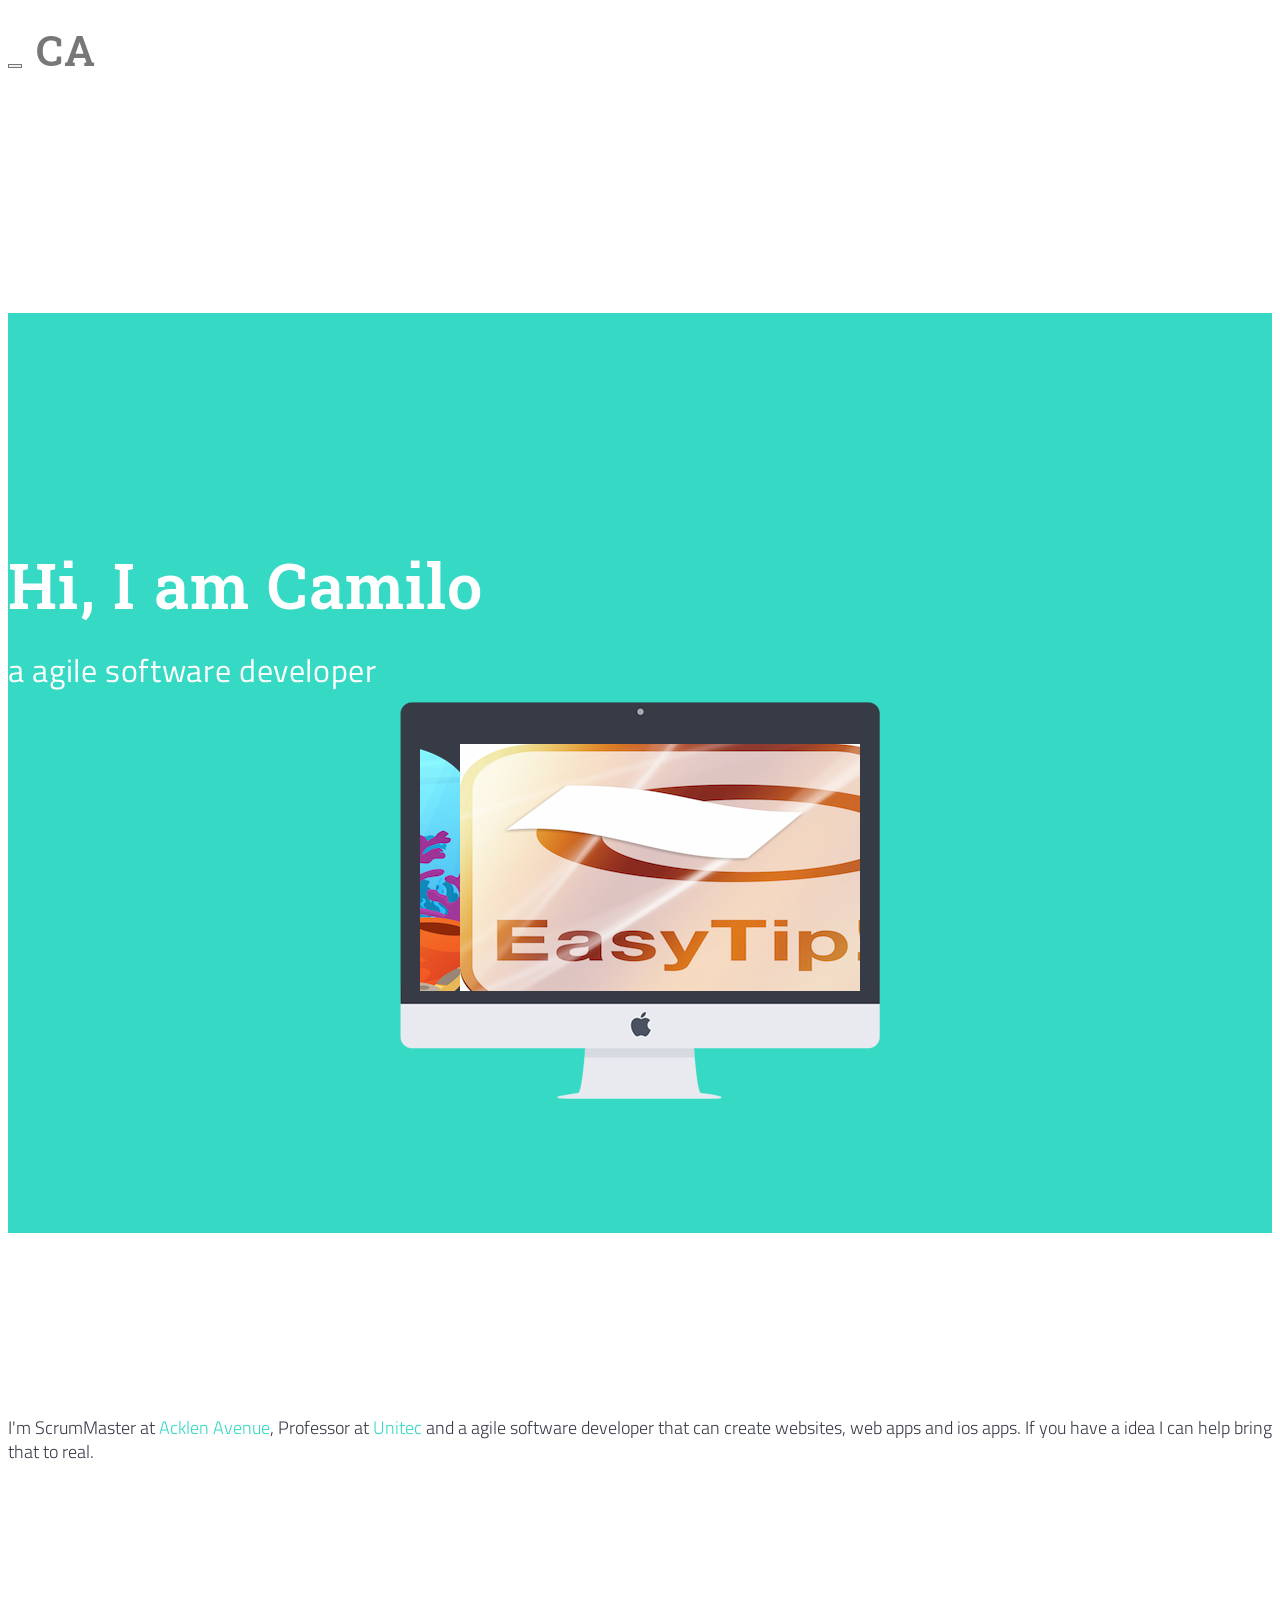
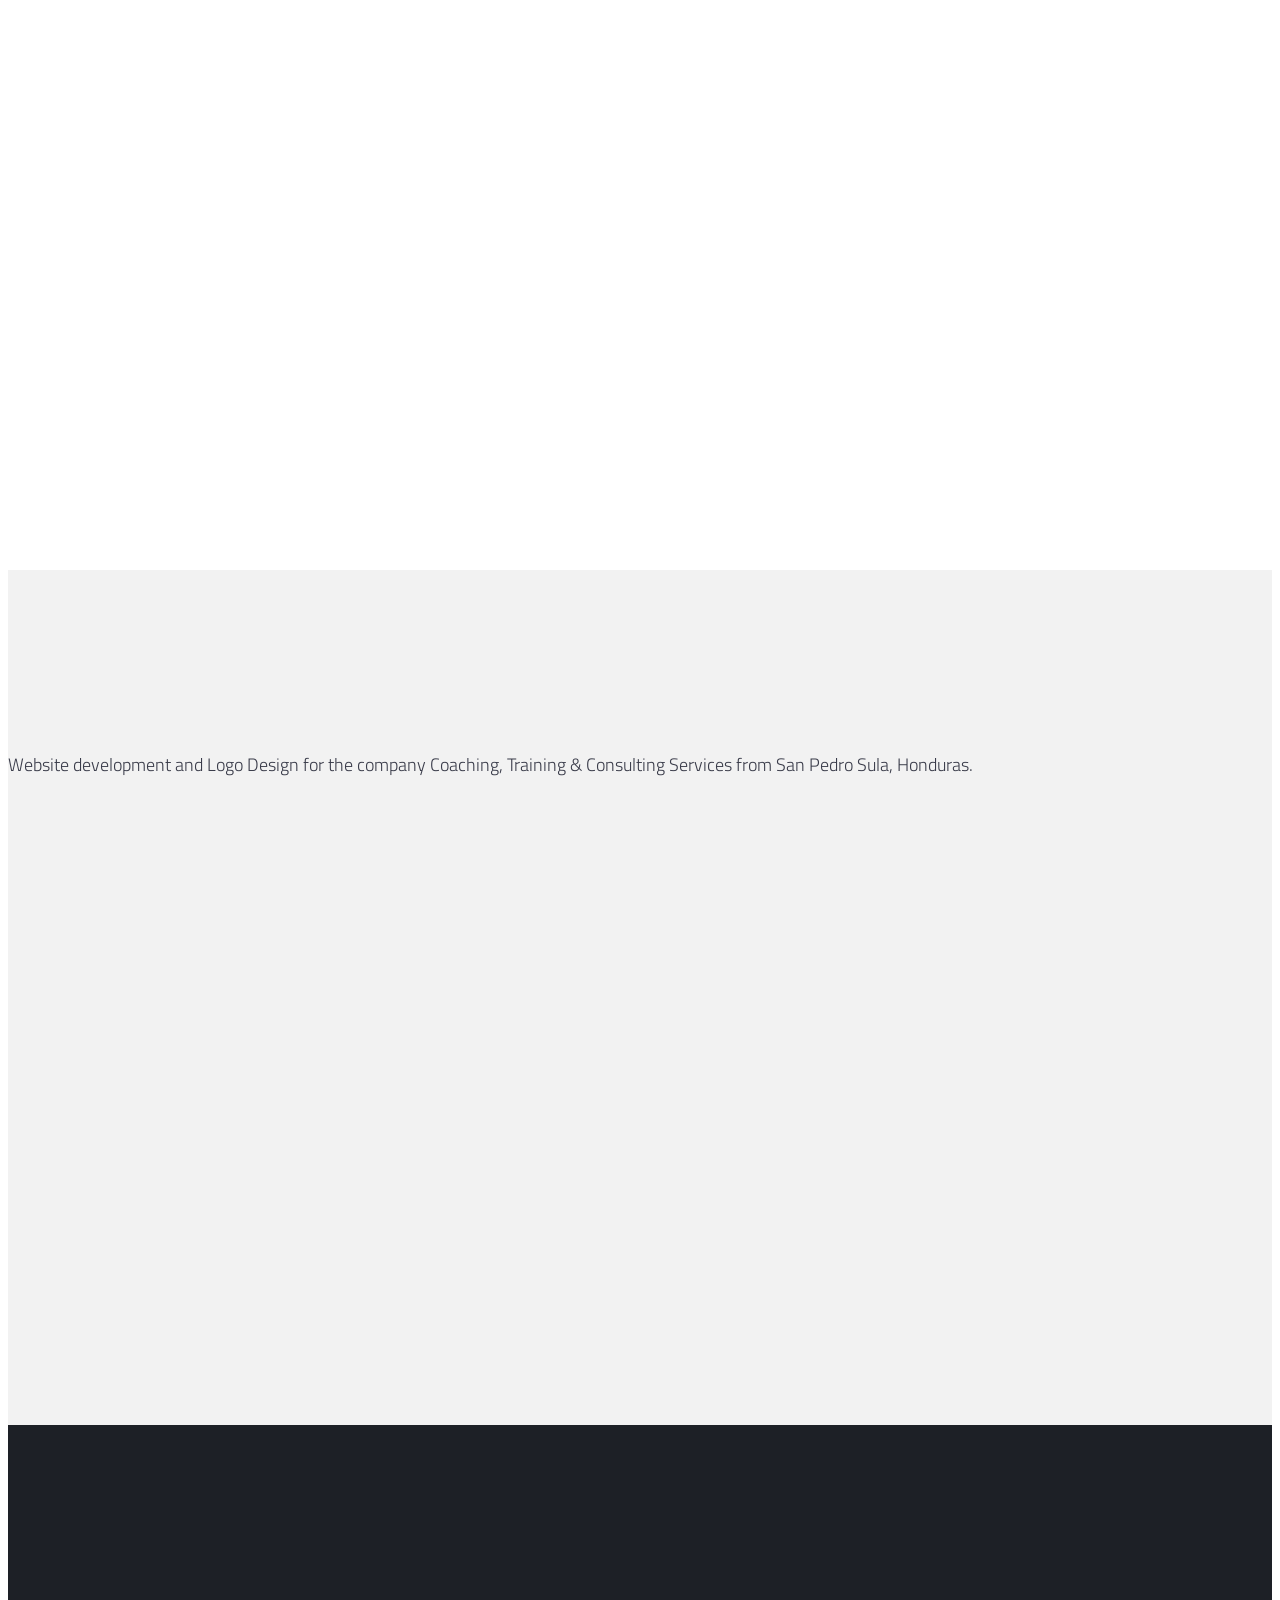
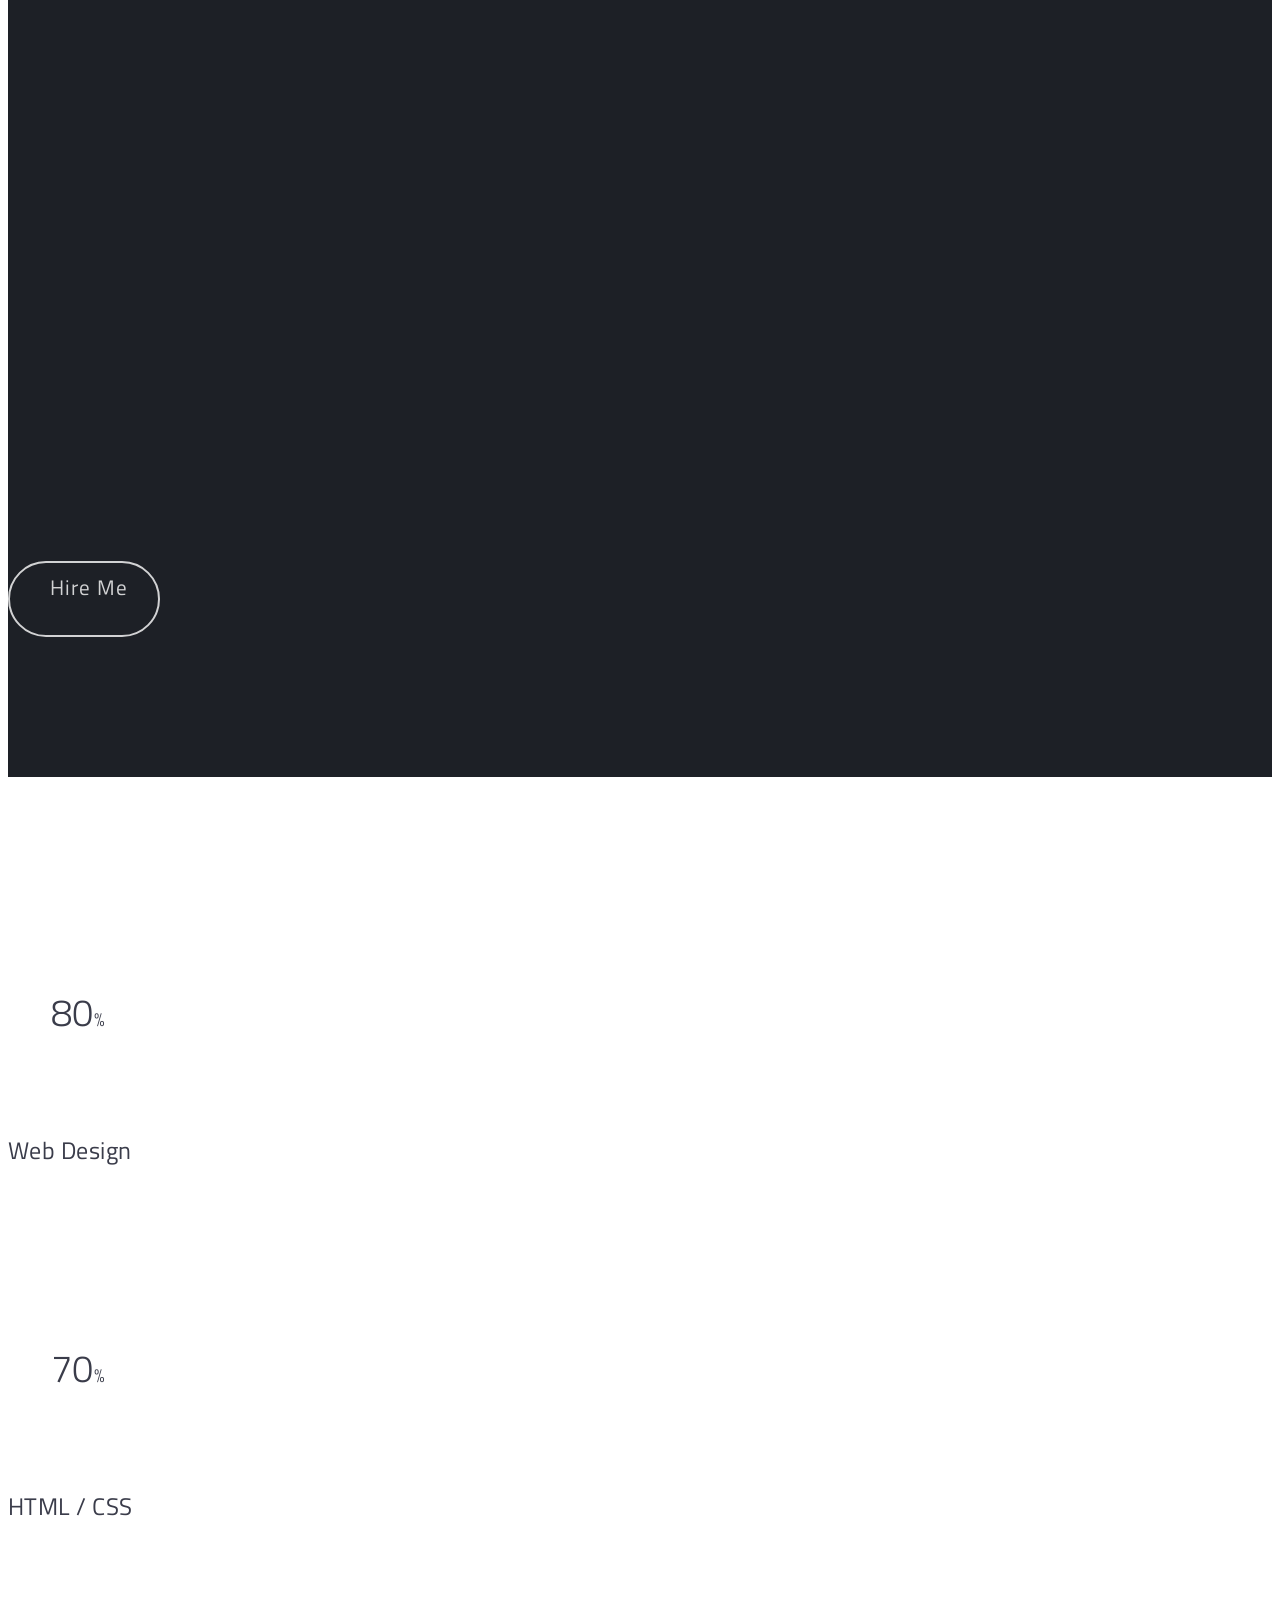
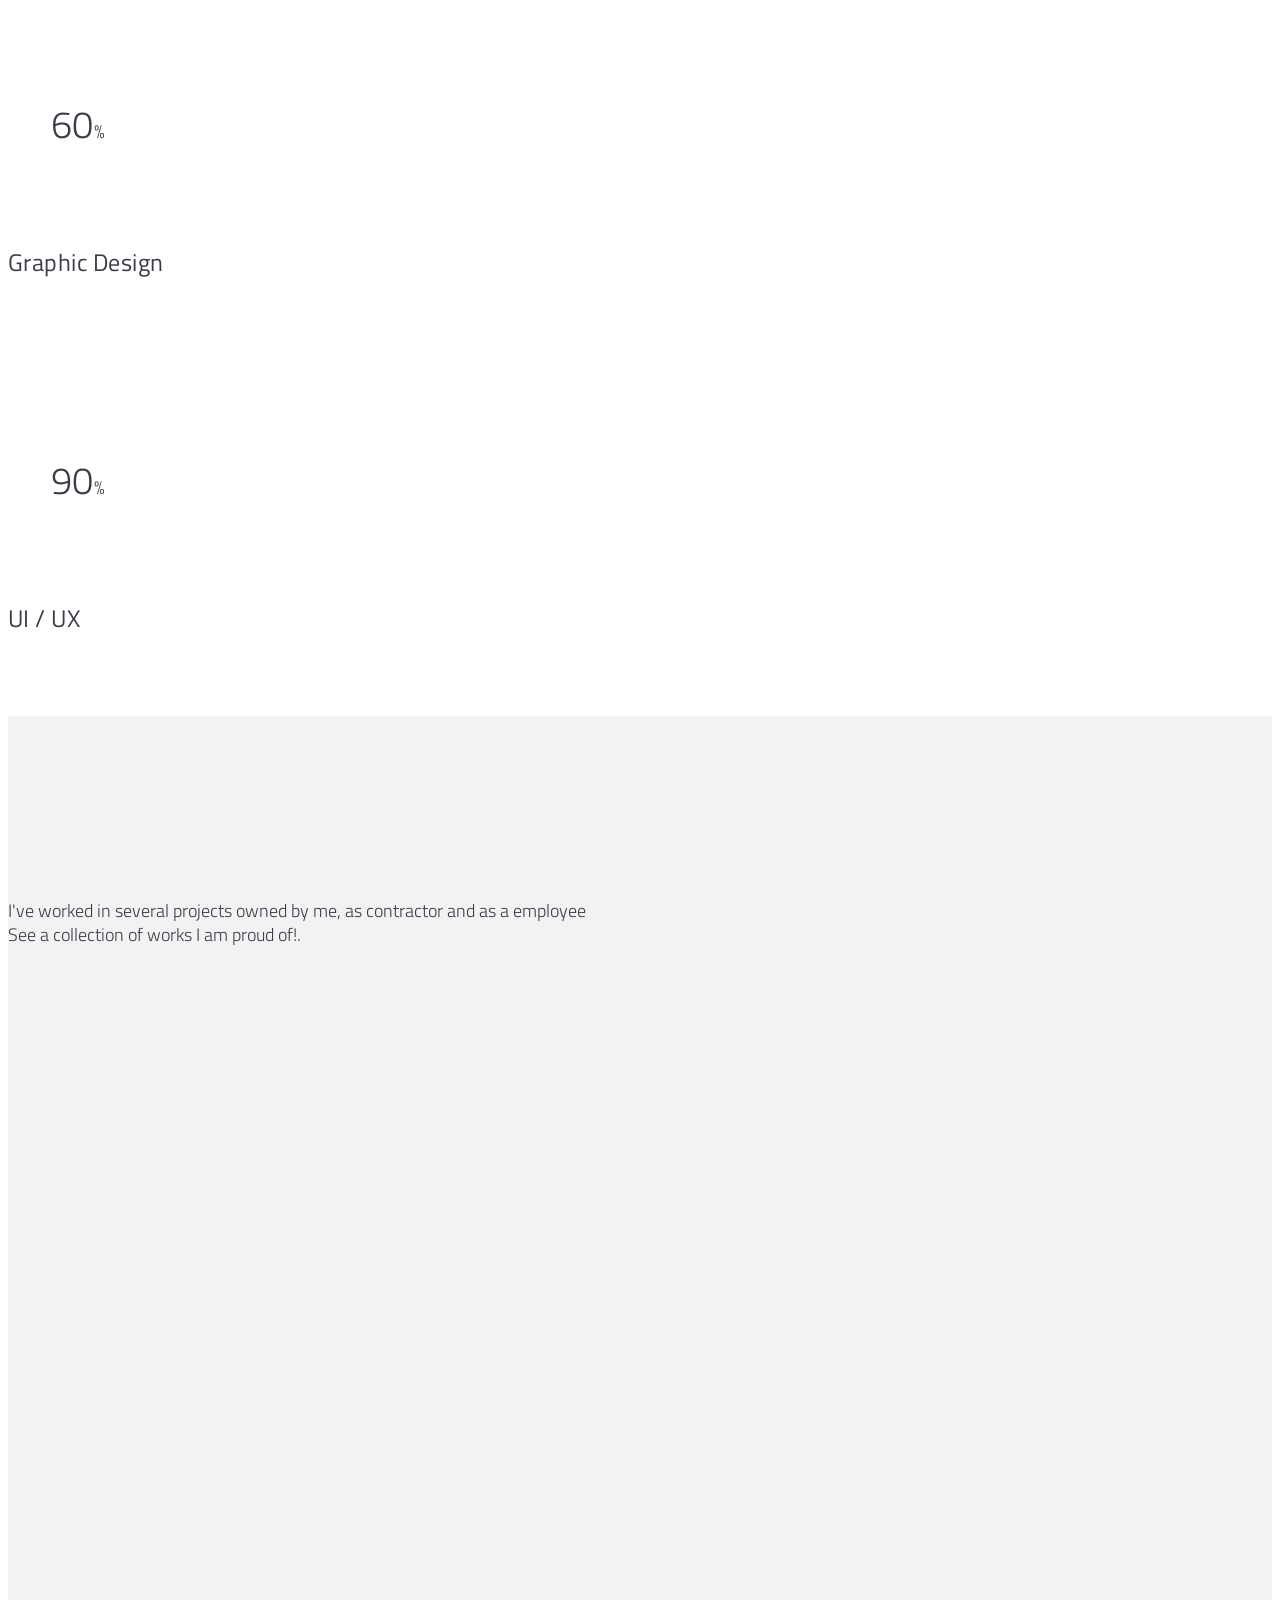
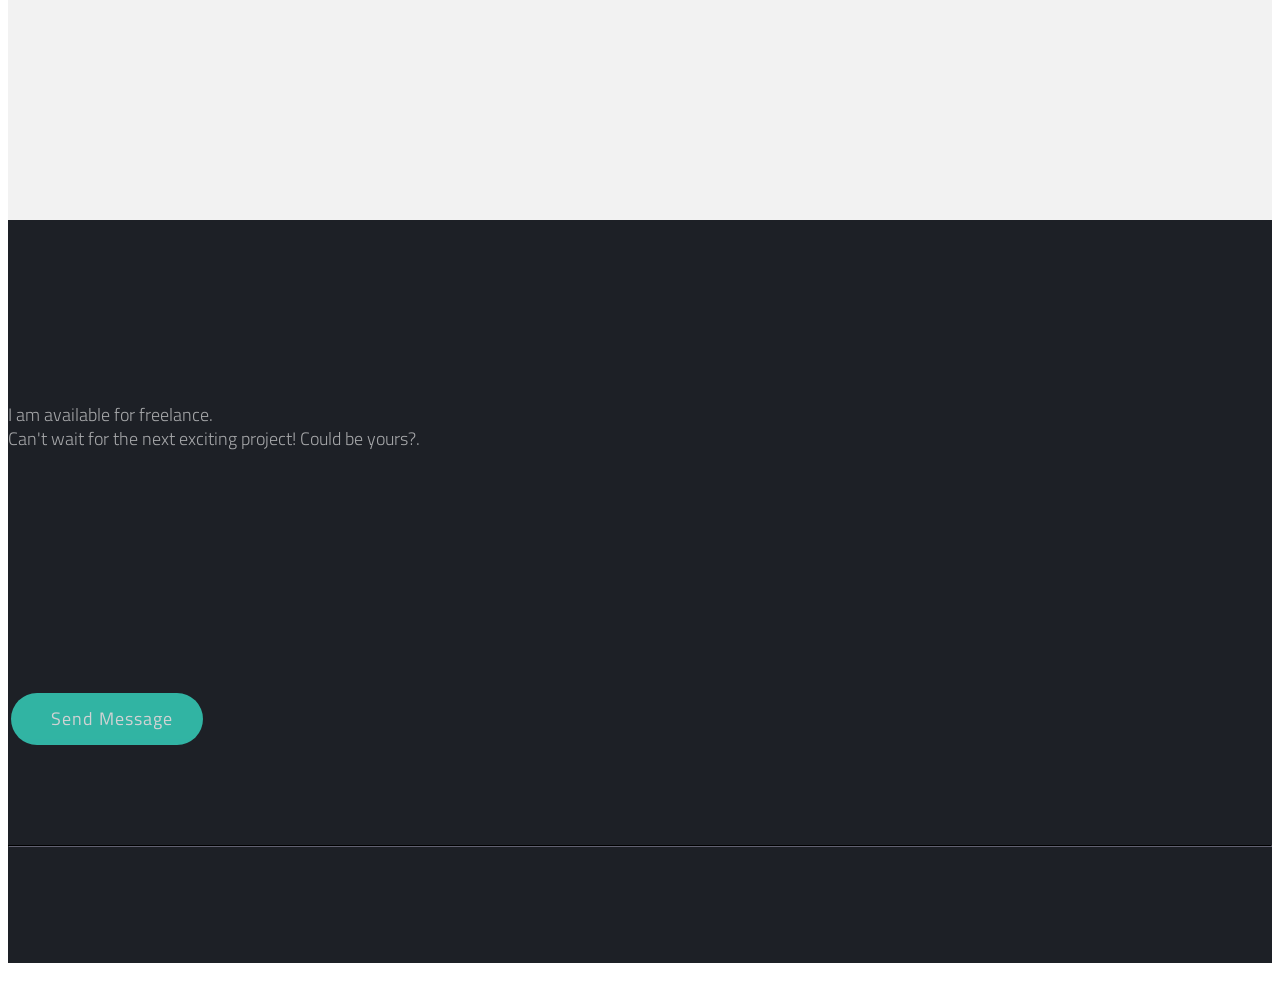
==== commit d2a76d1c: "updating libraries" ====
--- a/index.html
+++ b/index.html
@@ -101,7 +101,7 @@
 				
 					<div class="col-sm-6 text-col">
 					
-						<h1>Hi, I'm Camilo Aguilar</h1>
+						<h1>Hi, I am Camilo</h1>
 						<p>a agile software developer</p>
 						
 					</div>
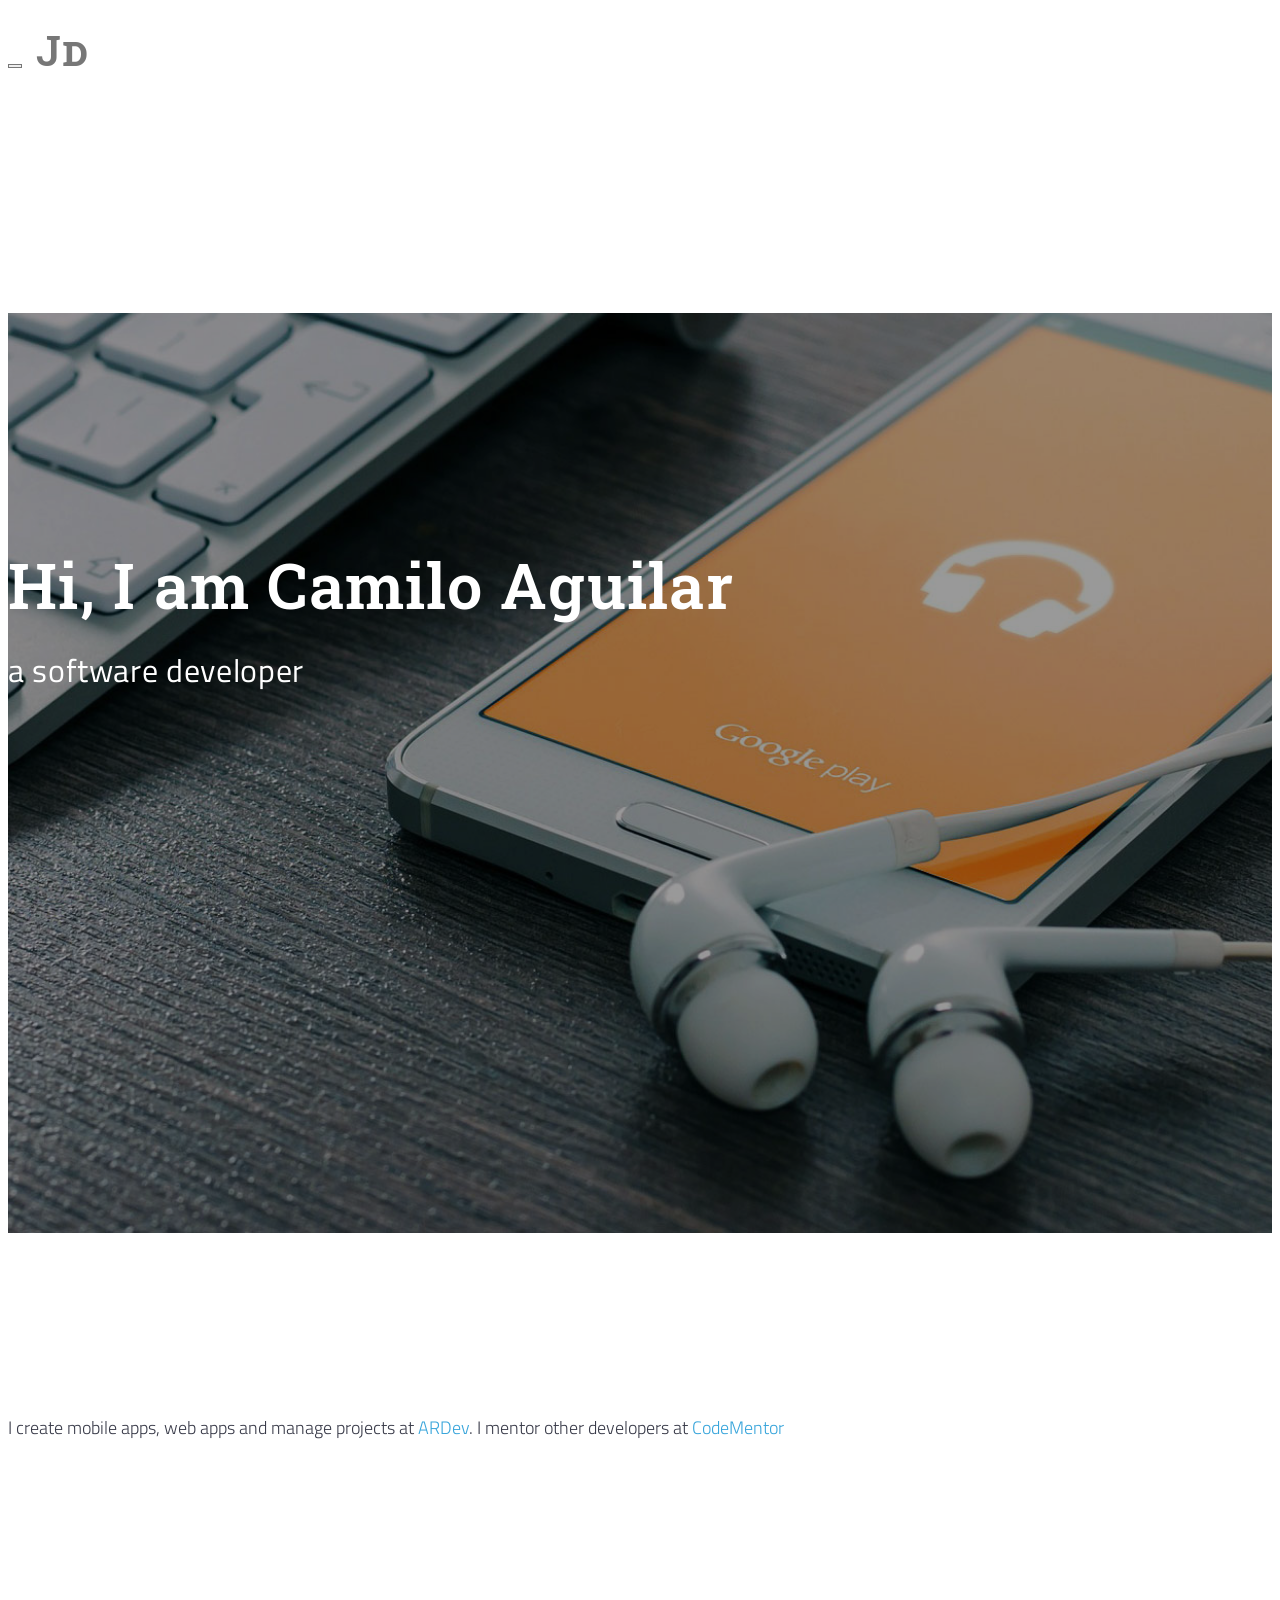
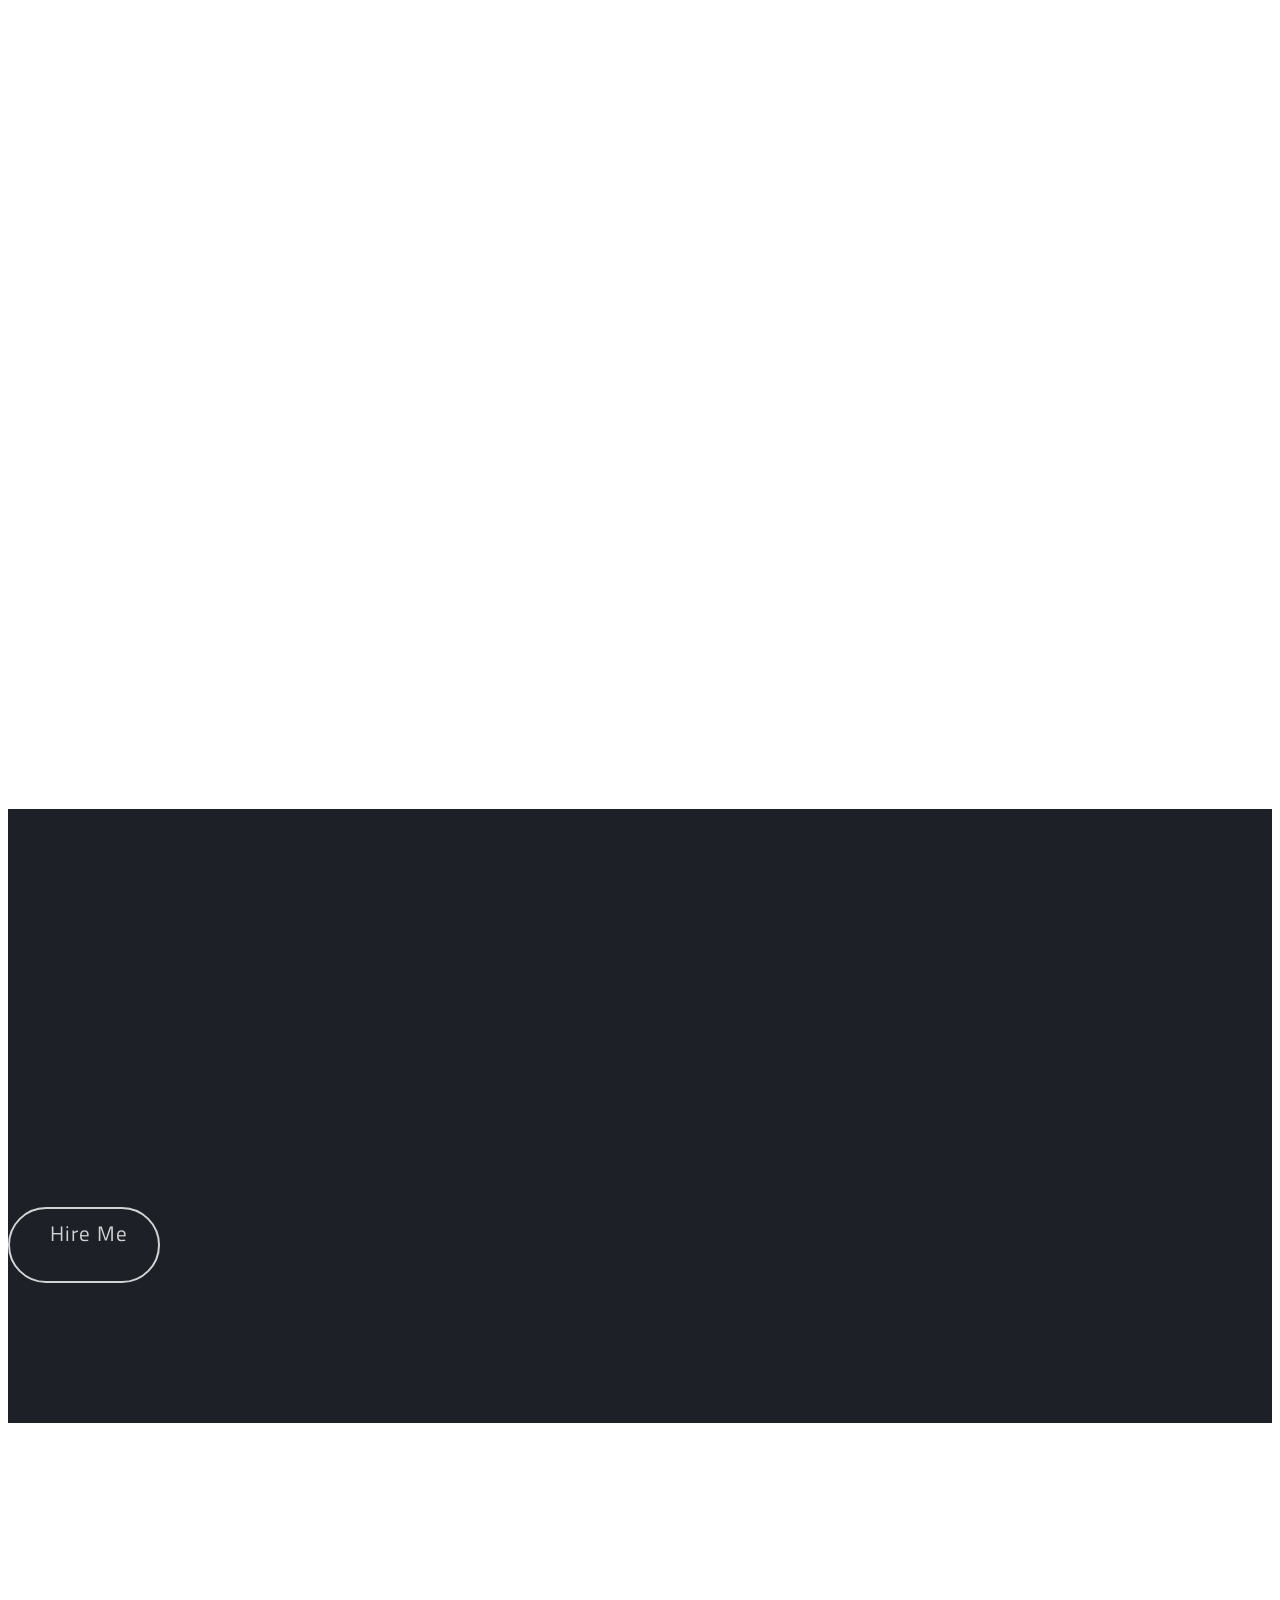
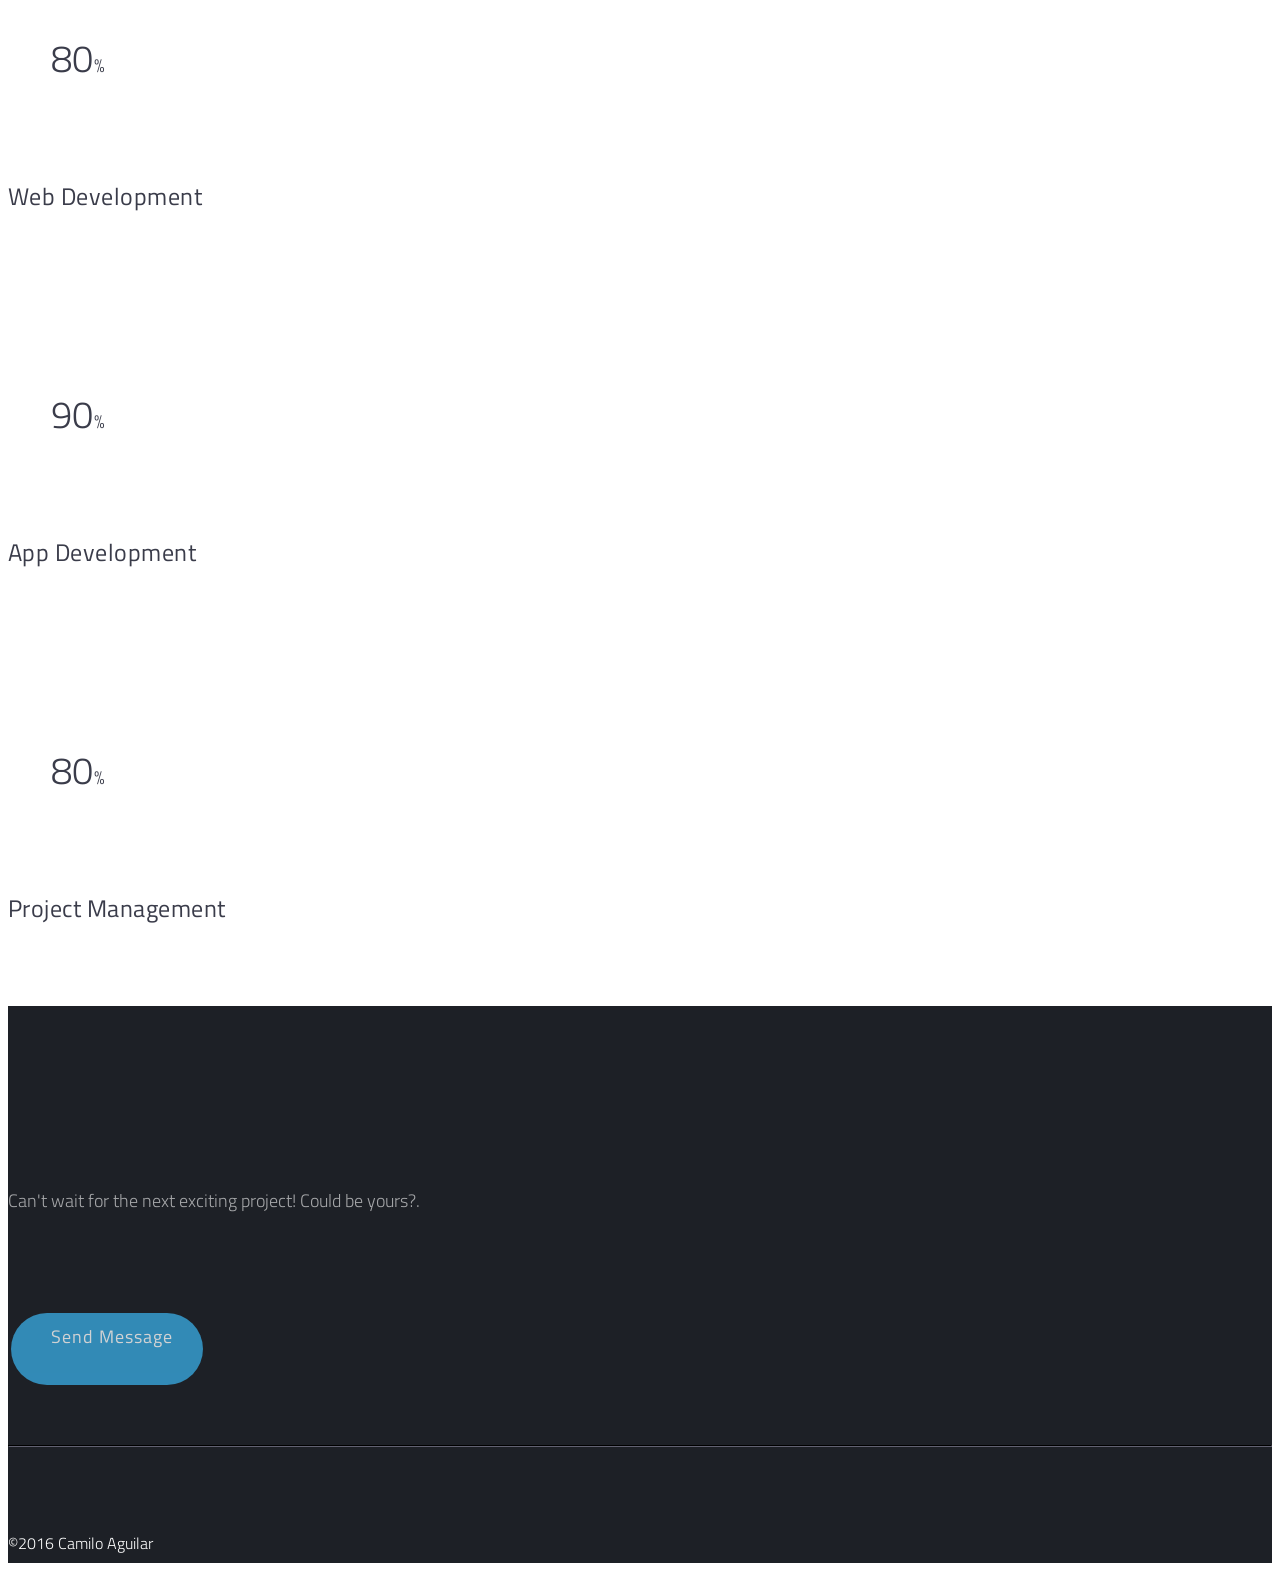
==== commit 49eebd92: "updating site" ====
--- a/index.html
+++ b/index.html
@@ -1,689 +1,310 @@
 <!DOCTYPE html>
 <html lang="en-US" class="no-js">
-	<head>
-
-		<!-- ==============================================
-		Title and Meta Tags
-		=============================================== -->
-		<meta charset="utf-8">
-		<title>Camilo Aguilar | Personal Portfolio</title>
-		<meta name="viewport" content="width=device-width, initial-scale=1, maximum-scale=1">
-		<meta http-equiv="X-UA-Compatible" content="IE=edge">
-
-		<!-- ==============================================
-		Favicons
-		=============================================== -->
-		<link rel="shortcut icon" href="assets/favicon.ico">
-		<link rel="apple-touch-icon" href="assets/apple-touch-icon.png">
-		<link rel="apple-touch-icon" sizes="72x72" href="assets/apple-touch-icon-72x72.png">
-		<link rel="apple-touch-icon" sizes="114x114" href="assets/apple-touch-icon-114x114.png">
-		
-		<!-- ==============================================
-		CSS
-		=============================================== -->    
-		<link rel="stylesheet" href="css/bootstrap.min.css">
-		<link rel="stylesheet" href="css/font-awesome.css">
-		<link rel="stylesheet" href="css/flexslider.css">
-		<link rel="stylesheet" href="css/meflat-light-green.css">
-		
-		
-		<!-- ==============================================
-		Fonts
-		=============================================== -->
-		<link href='http://fonts.googleapis.com/css?family=Roboto+Slab:400,700' rel='stylesheet' type='text/css'>
-		<link href='http://fonts.googleapis.com/css?family=Titillium+Web:400,300,300italic,200,400italic,600,600italic' rel='stylesheet' type='text/css'>
-		
-		<!-- ==============================================
-		JS
-		=============================================== -->
-			
-		<!--[if lt IE 9]>
-			<script src="js/respond.min.js"></script>
-		<![endif]-->
-		
-		<script type="text/javascript" src="js/libs/modernizr.min.js"></script>
-		
-		
-	</head>
-  
-	<body data-spy="scroll" data-target="#main-nav" data-offset="400">
-		<!-- ==============================================
-		MAIN NAV
-		=============================================== -->
-		<div id="main-nav" class="navbar navbar-fixed-top">
-			<div class="container">
-			
-				<div class="navbar-header">
-				
-					<button type="button" class="navbar-toggle" data-toggle="collapse" data-target="#site-nav">
-						<span class="icon-bar"></span><span class="icon-bar"></span><span class="icon-bar"></span>
-					</button>
-					
-					<!-- ======= LOGO (for small screens)========-->
-					<a class="navbar-brand visible-xs scrollto" href="#home">CA</a>
-					
+<head>
+
+	<!-- ==============================================
+    Title and Meta Tags
+    =============================================== -->
+	<meta charset="utf-8">
+	<title>Camilo Aguilar | Custom Software Development</title>
+	<meta name="viewport" content="width=device-width, initial-scale=1, maximum-scale=1">
+	<meta http-equiv="X-UA-Compatible" content="IE=edge">
+
+	<!-- ==============================================
+    Favicons
+    =============================================== -->
+	<link rel="shortcut icon" href="assets/favicon.ico">
+	<link rel="apple-touch-icon" href="assets/apple-touch-icon.png">
+	<link rel="apple-touch-icon" sizes="72x72" href="assets/apple-touch-icon-72x72.png">
+	<link rel="apple-touch-icon" sizes="114x114" href="assets/apple-touch-icon-114x114.png">
+
+	<!-- ==============================================
+    CSS
+    =============================================== -->
+	<link rel="stylesheet" href="css/bootstrap.min.css">
+	<link rel="stylesheet" href="css/font-awesome.css">
+	<link rel="stylesheet" href="css/flexslider.css">
+	<link rel="stylesheet" href="css/meflat-blue.css">
+
+
+	<!-- ==============================================
+    Fonts
+    =============================================== -->
+	<link href='http://fonts.googleapis.com/css?family=Roboto+Slab:400,700' rel='stylesheet' type='text/css'>
+	<link href='http://fonts.googleapis.com/css?family=Titillium+Web:400,300,300italic,200,400italic,600,600italic' rel='stylesheet' type='text/css'>
+
+	<!-- ==============================================
+    JS
+    =============================================== -->
+
+	<!--[if lt IE 9]>
+	<script src="js/respond.min.js"></script>
+	<![endif]-->
+
+	<script type="text/javascript" src="js/libs/modernizr.min.js"></script>
+
+
+</head>
+
+<body data-spy="scroll" data-target="#main-nav" data-offset="400">
+<!-- ==============================================
+MAIN NAV
+=============================================== -->
+<div id="main-nav" class="navbar navbar-fixed-top">
+	<div class="container">
+
+		<div class="navbar-header">
+
+			<button type="button" class="navbar-toggle" data-toggle="collapse" data-target="#site-nav">
+				<span class="icon-bar"></span><span class="icon-bar"></span><span class="icon-bar"></span>
+			</button>
+
+			<!-- ======= LOGO (for small screens)========-->
+			<a class="navbar-brand visible-xs scrollto" href="#home">Jd</a>
+
+		</div>
+
+		<div id="site-nav" class="navbar-collapse collapse">
+			<ul class="nav navbar-nav">
+				<li>
+					<a href="#services" class="scrollto">What I Do</a>
+				</li>
+				<li>
+					<a href="#about" class="scrollto">About Me</a>
+				</li>
+				<li id="logo">
+					<a href="#home" class="scrollto">
+						<h1>C<span>A</span></h1>
+					</a>
+				</li>
+				<li>
+					<a href="#contact" class="scrollto">Contact Me</a>
+				</li>
+			</ul>
+		</div><!--End navbar-collapse -->
+
+	</div><!--End container -->
+
+</div><!--End main-nav -->
+
+<!-- ==============================================
+HEADER
+=============================================== -->
+<header id="home" class="jumbotron bg-image">
+
+	<div class="container">
+
+		<div class="row">
+
+			<div class="col-sm-12 text-col text-center">
+
+				<h1>Hi, I am Camilo Aguilar</h1>
+				<p>a software developer </p>
+
+			</div>
+
+		</div>
+
+	</div>
+
+</header><!--End header -->
+
+<!-- ==============================================
+SERVICES
+=============================================== -->
+<section id="services" class="white-bg padding-top-bottom">
+
+	<div class="container">
+
+		<header class="section-header text-center">
+			<h1 class="scrollimation scale-in">What I Do</h1>
+            <p> I create mobile apps, web apps and manage projects at <a href="http://www.ardev.co/"> ARDev</a>. I mentor other developers at <a href="https://www.codementor.io/kmiloaguilar">CodeMentor</a>  </p>
+		</header>
+
+		<div class="row services">
+
+			<div class="col-md-4 col-sm-6 item scrollimation fade-up">
+
+				<div class="icon">
+					<img class="img-responsive img-center" src="assets/service1.png" alt="" />
 				</div>
-				
-				<div id="site-nav" class="navbar-collapse collapse">
-					<ul class="nav navbar-nav">
-						<li>
-							<a href="#services" class="scrollto">What I Do</a>
-						</li>
-						<li>
-							<a href="#about" class="scrollto">About Me</a>
-						</li>
-						<li id="logo">
-							<a href="#home" class="scrollto">
-								<h1>C<span>A</span></h1>
-							</a>
-						</li>
-						<li>
-							<a href="#portfolio" class="scrollto">My Works</a>
-						</li>
-						<li>
-							<a href="#contact" class="scrollto">Contact Me</a>
-						</li>
-					</ul>
-				</div><!--End navbar-collapse -->
-				
-			</div><!--End container -->
-			
-		</div><!--End main-nav -->
-		
-		<!-- ==============================================
-		HEADER
-		=============================================== -->
-		<header id="home" class="jumbotron">
-		
-			<div class="container">
-			
-				<div class="row">
-				
-					<div class="col-sm-6 text-col">
-					
-						<h1>Hi, I am Camilo</h1>
-						<p>a agile software developer</p>
-						
-					</div>
-					
-					<div class="col-sm-6">
-						<div class="imac-frame">
-							<img class="img-responsive img-center" src="assets/imac.png" alt=""/>
-							<div class="imac-screen flexslider">
-								<ul class="slides">
-									<li>
-										<img src="assets/easytip-450x270.png" alt=""/>
-									</li>
-									<li>
-										<img src="assets/hideaway-450x270.png" alt=""/>
-									</li>
-									<li>
-										<img src="assets/crazyshrimp-450x270.png" alt=""/>
-									</li>
-								</ul>
-							</div>
-						</div>
-					</div>
-				
+
+				<h2>Web &amp; App Development</h2>
+				<p>I have a very extended experience doing web applications in different programming languages and iOS applications using Obj-C &amp; Swift .</p>
+
+			</div>
+
+			<div class="col-md-4 col-sm-6 item scrollimation fade-up d1">
+
+				<div class="icon">
+					<img class="img-responsive img-center" src="assets/service2.png" alt="" />
 				</div>
-			
-			</div>
-			
-		</header><!--End header -->
-			
-		<!-- ==============================================
-		SERVICES
-		=============================================== -->
-		<section id="services" class="white-bg padding-top-bottom">
-		
-			<div class="container">
-				
-				<header class="section-header text-center">
-				
-					<h1 class="scrollimation scale-in">What I Do</h1>
-					<p>I'm ScrumMaster at <a href="http://www.acklenavenue.com">Acklen Avenue</a>, Professor at <a href="http://www.unitec.edu">Unitec</a> and a agile software developer that can create websites, web apps and ios apps. If you have a idea I can help bring that to real.</p>
-				
-				</header>
-			
-				<div class="row services">
-				
-					<div class="col-md-6 col-sm-6 item scrollimation fade-up">
-					
-						<div class="icon">
-							<img class="img-responsive img-center" src="assets/service1.png" alt="" />
-						</div>
-						
-						<h2>iOS Development</h2>
-						<p>I feel very comfortable doing universal iOS apps. I have more than 2+ years of experience working on this. Checkout my works below.</p>
-					
-					</div>
-					
-					<div class="col-md-6 col-sm-6 item scrollimation fade-up d1">
-					
-						<div class="icon">
-							<img class="img-responsive img-center" src="assets/service2.png" alt="" />
-						</div>
-						
-						<h2>Web Development</h2>
-						<p>I love to create websites and web applications that. I use Wordpress to build website and for web apps I have use MVC.NET, Node.Js and Angular for building SPA.</p>
-					
-					</div>
-					
-					<!-- <div class="col-md-4 col-sm-6 item scrollimation fade-up d2">
-					
-						<div class="icon">
-							<img class="img-responsive img-center" src="assets/service3.png" alt="" />
-						</div>
-						
-						<h2>Scrum</h2>
-						<p>I deliver usable products every two weeks and I don't mind if you change your scope, Scrum helps me to handle changing business process to have successfully software products delivered to the clients.</p>
-					
-					</div> -->
-					
-					<!-- <div class="col-md-3 col-sm-6 item scrollimation fade-up d3">
-					
-						<div class="icon">
-							<img class="img-responsive img-center" src="assets/service4.png" alt="" />
-						</div>
-						
-						<h2>Mail Campaigns</h2>
-						<p>Donec quam velit, aliquam at tempor quis, blandit quis nisi. Proin orci enim, dictum vel leo eu, blandit vulputate turpis.</p>
-					
-					</div> -->
-				
+
+				<h2>Website Development</h2>
+				<p>I have participate in several website development using plain HTML/CSS and also CMS like Wordpress and Kentico.</p>
+
+			</div>
+
+			<div class="col-md-4 col-sm-6 item scrollimation fade-up d2">
+
+				<div class="icon">
+					<img class="img-responsive img-center" src="assets/service3.png" alt="" />
 				</div>
-			
-			</div>
-		
-		</section>
-		
-		<!-- ==============================================
-		FEATURED PROJECT
-		=============================================== -->	
-		<section id="feat-project" class="gray-bg padding-top">
-		
-			<div class="container">
-			
-				<header class="section-header text-center">
-				
-					<h1 class="scrollimation scale-in">Featured Project</h1>
-					<p>Website development and Logo Design for the company Coaching, Training & Consulting Services from San Pedro Sula, Honduras.</p>
-				
-				</header>
-				
-				<div class="scrollimation fade-up">
-					<img class="img-responsive img-center" src="assets/chrome-top.png" alt="" />
-					
-					<div class="img-wrapper">
-						
-						<img class="img-responsive img-center" src="assets/placeholder-800x500.jpg" alt="" />
-						
-						<p class="text-center on-hover">
-							<a class="btn btn-meflat icon-right" href="http://www.ctcserviceshonduras.com">
-								Visit Website<i class="fa fa-arrow-right"></i></a></p>
-					
-					</div>
-				</div>
-				
-			</div>
-		
-		</section>
-		
-		
-		<!-- ==============================================
-		ABOUT
-		=============================================== -->	
-		<section id="about" class="dark-bg light-typo padding-top-bottom">
-		
-			<div class="container">
-			
-				<header class="section-header text-center">
-				
-					<h1 class="scrollimation scale-in">About Me</h1>
-				
-				</header>
-				
-				<div class="row">
-				
-					<div class="col-sm-8 col-sm-offset-2">
-					
-						<img class="img-responsive img-center img-circle scrollimation fade-left" src="assets/about.png" alt="" />
-				
-						<p class="text-center scrollimation fade-in">I'm, a new father, a life-long geek and a programmer at heart. I got my start with an IBM 486DX33 and FoxPro, just to show you how long I've been coding. FoxPro, ADA95, C++, Java, Obj-C, C# and web technologies like html, css, and javascript form who I'm today as a driven software developer. I love soccer (watching and playing), spending time with my wife and daughter, and coding web and iOS apps on the side. Usable and maintainable software is a priority for me</p>
-					
-					</div>
-					
-				</div>
-					
-				
-				
-				<p class="text-center"><a class="btn btn-meflat scrollto white icon-left" href="#contact"><i class="fa fa-arrow-down"></i>Hire Me</a></p>
-				
-			</div>
-		
-		</section>
-		<!-- ==============================================
-		SKILLS
-		=============================================== -->	
-		<section id="skills" class="white-bg">
-		
-			<div class="container">
-			
-				<div class="row skills">
-					
-					<h1 class="text-center scrollimation fade-in">I Got the Skills</h1>
-					
-					<div class="col-sm-6 col-md-3 text-center">
-						<span class="chart" data-percent="80"><span class="percent">80</span></span>
-						<h2 class="text-center">Web Design</h2>
-					</div>
-					<div class="col-sm-6 col-md-3 text-center">
-						<span class="chart" data-percent="70"><span class="percent">70</span></span>
-						<h2 class="text-center">HTML / CSS</h2>
-					</div>
-					<div class="col-sm-6 col-md-3 text-center">
-						<span class="chart" data-percent="60"><span class="percent">60</span></span>
-						<h2 class="text-center">Graphic Design</h2>
-					</div>
-					<div class="col-sm-6 col-md-3 text-center">
-						<span class="chart" data-percent="90"><span class="percent">90</span></span>
-						<h2 class="text-center">UI / UX</h2>
-					</div>
-					
-				</div><!--End row -->
-			
-			</div>
-		
-		
-		</section>
- 		<!-- ==============================================
-		PORTFOLIO
-		=============================================== -->	
-		<section id="portfolio" class="gray-bg padding-top-bottom">
-			
-			<div class="container">
-			
-				<header class="section-header text-center">
-				
-					<h1 class="scrollimation scale-in">My Works</h1>
-					<p>I've worked in several projects owned by me, as contractor and as a employee<br/> See a collection of works I am proud of!.</p>
-				
-				</header>
-				
-				<!--==== Portfolio Filters ====-->
-				<div id="filter-works">
-					<ul>
-						<li class="active scrollimation fade-right d1">
-							<a href="#" data-filter="*">All</a>
-						</li>
-						<li class="scrollimation fade-right">
-							<a href="#" data-filter=".ios-apps">iOS Apps</a>
-						</li>
-						<li class="scrollimation fade-left">
-							<a href="#" data-filter=".websites">Websites</a>
-						</li>
-						<li class="scrollimation fade-left d1">
-							<a href="#" data-filter=".web-apps">Web apps</a>
-						</li>
-					</ul>
-				</div><!--End portfolio filters -->
-				
-			</div><!--End portfolio header -->
-			
-			<div class="container masonry-wrapper scrollimation fade-in">
-			
-				<div id="projects-container">
-				
-					<!-- ==============================================
-					SINGLE PROJECT ITEM
-					=============================================== -->	
-					<article class="project-item ios-apps">
-						
-						<img class="img-responsive project-image" src="assets/placeholder-320x210.jpg"  alt=""><!--Project thumb -->
-						
-						<div class="hover-mask">
-							<h2 class="project-title">EasyTip!</h2><!--Project Title -->
-							<p>Universal iOS App</p><!--Project Subtitle -->
-						</div>
-						
-						<!--==== Project Preview HTML ====-->
-						
-						<div class="sr-only project-description" 
-							data-category="iOS App" 
-							data-date="Date" 
-							data-client="Personal" 
-							data-link="https://itunes.apple.com/us/app/tip-calculator-easytip!/id527348258?mt=8" 
-							data-descr="iOS Universal Tip Calculator App" 
-							data-images="assets/placeholder-750x430.jpg,assets/placeholder-750x430.jpg"
-						>
-							<p>The faster and most elegant tip calculator in the App Store. Enter your bill amount and immediately see your tip. If needed you can split the bill between your friends as simple as possible.</p>
-							
-							<p>What’s included? </p>
-							<ul>
-								<li>
-									The most cool and intuitive design.
-								</li>
-								<li>
-									Customize your default values for giving tips and splitting the bills.
-								</li>
-								<li>
-									Currency is automatically set from your device settings.
-								</li>
-							</ul>
-							<p>Enjoy this free app!</p>
-							<p class="text-right">
-								<a class="btn btn-meflat icon-right" href="https://itunes.apple.com/us/app/tip-calculator-easytip!/id527348258?mt=8">
-									Visit Website<i class="fa fa-arrow-right"></i>
-								</a>
-							</p>
-						</div>
-						
-					</article>
-					<!-- ==============================================
-					END PROJECT ITEM
-					=============================================== -->						
-					
-					<article class="project-item ios-apps">
-						
-						<img class="img-responsive project-image" src="assets/placeholder-320x210.jpg"  alt=""><!--Project thumb -->
-						
-						<div class="hover-mask">
-							<h2 class="project-title">Essential Pregnancy</h2><!--Project Title -->
-							<p>iOS Universal App</p><!--Project Subtitle -->
-						</div>
-						
-						<!--==== Project Preview HTML ====-->
-						
-						<div class="sr-only project-description" 
-							data-category="Category" 
-							data-date="Date" 
-							data-client="Client" 
-							data-link="www.example.com,http://www.google.com" 
-							data-descr="A small description goes here." 
-							data-images="assets/placeholder-750x430.jpg,assets/placeholder-750x430.jpg"
-						>
-							<p>Lorem ipsum dolor sit amet, consectetur adipiscing elit. Nam sapien risus, blandit at fringilla ac, varius sed dolor. Donec augue lacus, vulputate sed consectetur facilisis, interdum pharetra ligula. Nulla suscipit erat nibh, ut porttitor nisl dapibus eu.</p>
-							
-							<p>Lorem ipsum dolor sit amet, consectetur adipiscing elit. Nam sapien risus, blandit at fringilla ac, varius sed dolor. Donec augue lacus, vulputate sed consectetur facilisis, interdum pharetra ligula. Nulla suscipit erat nibh, ut porttitor nisl dapibus eu.</p>
-							<p>Nam eget urna pellentesque nisl ultrices dapibus. Mauris accumsan vehicula nisl, sed tempus mauris facilisis eu. Donec a iaculis nisi, quis malesuada justo. Pellentesque ut enim sit amet ipsum dignissim egestas. Morbi tincidunt rhoncus urna eget placerat.</p>
-							<p class="text-right"><a class="btn btn-meflat icon-right" href="#external-link">Visit Website<i class="fa fa-arrow-right"></i></a></p>
-						</div>
-						
-					</article><!--End Project Item -->
-
-					<article class="project-item ios-apps">
-						
-						<img class="img-responsive project-image" src="assets/placeholder-320x210.jpg"  alt=""><!--Project thumb -->
-						
-						<div class="hover-mask">
-							<h2 class="project-title">Essential Kickcount</h2><!--Project Title -->
-							<p>iOS Universal App</p><!--Project Subtitle -->
-						</div>
-						
-						<!--==== Project Preview HTML ====-->
-						
-						<div class="sr-only project-description" 
-							data-category="Category" 
-							data-date="Date" 
-							data-client="Client" 
-							data-link="www.example.com,http://www.google.com" 
-							data-descr="A small description goes here." 
-							data-images="assets/placeholder-750x430.jpg,assets/placeholder-750x430.jpg"
-						>
-							<p>Lorem ipsum dolor sit amet, consectetur adipiscing elit. Nam sapien risus, blandit at fringilla ac, varius sed dolor. Donec augue lacus, vulputate sed consectetur facilisis, interdum pharetra ligula. Nulla suscipit erat nibh, ut porttitor nisl dapibus eu.</p>
-							
-							<p>Lorem ipsum dolor sit amet, consectetur adipiscing elit. Nam sapien risus, blandit at fringilla ac, varius sed dolor. Donec augue lacus, vulputate sed consectetur facilisis, interdum pharetra ligula. Nulla suscipit erat nibh, ut porttitor nisl dapibus eu.</p>
-							<p>Nam eget urna pellentesque nisl ultrices dapibus. Mauris accumsan vehicula nisl, sed tempus mauris facilisis eu. Donec a iaculis nisi, quis malesuada justo. Pellentesque ut enim sit amet ipsum dignissim egestas. Morbi tincidunt rhoncus urna eget placerat.</p>
-							<p class="text-right"><a class="btn btn-meflat icon-right" href="#external-link">Visit Website<i class="fa fa-arrow-right"></i></a></p>
-						</div>
-						
-					</article><!--End Project Item -->
-
-					<article class="project-item websites">
-						
-						<img class="img-responsive project-image" src="assets/placeholder-320x210.jpg"  alt=""><!--Project thumb -->
-						
-						<div class="hover-mask">
-							<h2 class="project-title">Coaching, Training and Consulting Services</h2><!--Project Title -->
-							<p>Website and Custom Logo</p><!--Project Subtitle -->
-						</div>
-						
-						<!--==== Project Preview HTML ====-->
-						
-						<div class="sr-only project-description" 
-							data-category="Category" 
-							data-date="Date" 
-							data-client="Client" 
-							data-link="www.example.com,http://www.google.com" 
-							data-descr="A small description goes here." 
-							data-images="assets/placeholder-750x430.jpg,assets/placeholder-750x430.jpg"
-						>
-							<p>Lorem ipsum dolor sit amet, consectetur adipiscing elit. Nam sapien risus, blandit at fringilla ac, varius sed dolor. Donec augue lacus, vulputate sed consectetur facilisis, interdum pharetra ligula. Nulla suscipit erat nibh, ut porttitor nisl dapibus eu.</p>
-							
-							<p>Lorem ipsum dolor sit amet, consectetur adipiscing elit. Nam sapien risus, blandit at fringilla ac, varius sed dolor. Donec augue lacus, vulputate sed consectetur facilisis, interdum pharetra ligula. Nulla suscipit erat nibh, ut porttitor nisl dapibus eu.</p>
-							<p>Nam eget urna pellentesque nisl ultrices dapibus. Mauris accumsan vehicula nisl, sed tempus mauris facilisis eu. Donec a iaculis nisi, quis malesuada justo. Pellentesque ut enim sit amet ipsum dignissim egestas. Morbi tincidunt rhoncus urna eget placerat.</p>
-							<p class="text-right"><a class="btn btn-meflat icon-right" href="#external-link">Visit Website<i class="fa fa-arrow-right"></i></a></p>
-						</div>
-						
-					</article><!--End Project Item -->
-
-					<article class="project-item web-apps">
-						
-						<img class="img-responsive project-image" src="assets/placeholder-320x210.jpg"  alt=""><!--Project thumb -->
-						
-						<div class="hover-mask">
-							<h2 class="project-title">Sistema de Gestión de Expedientes Juridicos y Clientes</h2><!--Project Title -->
-							<p>Full stack web app</p><!--Project Subtitle -->
-						</div>
-						
-						<!--==== Project Preview HTML ====-->
-						
-						<div class="sr-only project-description" 
-							data-category="Category" 
-							data-date="Date" 
-							data-client="Client" 
-							data-link="www.example.com,http://www.google.com" 
-							data-descr="A small description goes here." 
-							data-images="assets/placeholder-750x430.jpg,assets/placeholder-750x430.jpg"
-						>
-							<p>Lorem ipsum dolor sit amet, consectetur adipiscing elit. Nam sapien risus, blandit at fringilla ac, varius sed dolor. Donec augue lacus, vulputate sed consectetur facilisis, interdum pharetra ligula. Nulla suscipit erat nibh, ut porttitor nisl dapibus eu.</p>
-							
-							<p>Lorem ipsum dolor sit amet, consectetur adipiscing elit. Nam sapien risus, blandit at fringilla ac, varius sed dolor. Donec augue lacus, vulputate sed consectetur facilisis, interdum pharetra ligula. Nulla suscipit erat nibh, ut porttitor nisl dapibus eu.</p>
-							<p>Nam eget urna pellentesque nisl ultrices dapibus. Mauris accumsan vehicula nisl, sed tempus mauris facilisis eu. Donec a iaculis nisi, quis malesuada justo. Pellentesque ut enim sit amet ipsum dignissim egestas. Morbi tincidunt rhoncus urna eget placerat.</p>
-							<p class="text-right"><a class="btn btn-meflat icon-right" href="#external-link">Visit Website<i class="fa fa-arrow-right"></i></a></p>
-						</div>
-						
-					</article><!--End Project Item -->
-
-					
-						
-				</div><!-- End projects --> 
-				
-			</div><!-- End container --> 
-			
-			<!-- ==============================================
-			PROJECT PREVIEW MODAL (Do not alter this markup)
-			=============================================== -->	
-			<div id="project-modal" class="modal fade">
-			
-				<div class="modal-dialog">
-				
-					<div class="modal-content">
-					
-						<div class="modal-header">
-						
-							<div class="container">
-							
-								<button type="button" class="close" data-dismiss="modal" aria-hidden="true">&times;</button>
-								
-								<h1 id="hdr-title" class="text-center"></h1>
-								<div class="row">
-									<div class="col-md-8 col-md-offset-2">
-										<div class="image-wrapper">
-											<img class="img-responsive" src="assets/chrome.png" alt="">
-											<div class="loader"></div>
-											<div class="screen"></div>
-										</div>
-									</div>
-								</div>
-							</div>
-							
-						</div>
-						
-						<div class="modal-body">
-							<div class="container">
-								<div class="row">
-									<div id="project-sidebar" class="col-md-3">
-										<h2 id="sdbr-title"></h2>
-										<p id="sdbr-category"></p>
-										<p id="sdbr-date"></p>
-										<p id="sdbr-client"></p>
-										<p id="sdbr-link"><a href="#link" target="_blank"></a></p>
-										<p id="sdbr-descr"></p>
-									</div>
-									<div id="project-content" class="col-md-8 col-md-offset-1">
-									</div>
-								</div>
-								
-							</div>
-						</div><!-- End modal-body -->
-						
-					</div><!-- End modal-content -->
-					
-				</div><!-- End modal-dialog -->
-				
-			</div><!-- End modal -->
-			
-		</section>
-		<!-- ==============================================
-		DRIBBLE 
-		=============================================== -->	
-		<!-- <section id="dribbble">
-			<h1 class="dribbble-button"><a href="#" target="_blank">My Dribbble Shots</a></h1>
-				<div class="row">
-					<div class="col-md-2 col-sm-4 col-xs-6">
-						<a href="#link" target="_blank"><img class="img-responsive" src="assets/placeholder-375x250.jpg"  alt=""></a>
-					</div>
-					<div class="col-md-2 col-sm-4 col-xs-6">
-						<a href="#link" target="_blank"><img class="img-responsive" src="assets/placeholder-375x250.jpg"  alt=""></a>
-					</div>
-					<div class="col-md-2 col-sm-4 col-xs-6">
-						<a href="#link" target="_blank"><img class="img-responsive" src="assets/placeholder-375x250.jpg"  alt=""></a>
-					</div>
-					<div class="col-md-2 col-sm-4 col-xs-6">
-						<a href="#link" target="_blank"><img class="img-responsive" src="assets/placeholder-375x250.jpg"  alt=""></a>
-					</div>
-					<div class="col-md-2 col-sm-4 col-xs-6">
-						<a href="#link" target="_blank"><img class="img-responsive" src="assets/placeholder-375x250.jpg"  alt=""></a>
-					</div>
-					<div class="col-md-2 col-sm-4 col-xs-6">
-						<a href="#link" target="_blank"><img class="img-responsive" src="assets/placeholder-375x250.jpg"  alt=""></a>
-					</div>
-				</div>
-		</section> -->
-		<!-- ==============================================
-		CONTACT
-		=============================================== -->	
-		<section id="contact" class="dark-bg light-typo padding-top">
-		
-			<div class="container">
-			
-				<header class="section-header text-center">
-				
-					<h1 class="scrollimation scale-in">Drop Me a Line</h1>
-					<p>I am available for freelance.<br/> Can't wait for the next exciting project! Could be yours?.</p>
-				
-				</header>
-				
-				<form  id="contact-form" class="bl_form text-center"  novalidate>
-					<span class="field-wrap scrollimation fade-right">
-						<label class="control-label" for="contact-name">Name</label>
-						<input id="contact-name" name="contactName" type="text" class="label_better requiredField" data-new-placeholder="Name" placeholder="Name" data-error-empty="*Enter your name">
-					</span>
-					<span class="field-wrap scrollimation fade-in">
-						<label class="control-label" for="contact-mail">Email</label>
-						<input id="contact-mail" name="email" type="email" class="label_better requiredField" data-new-placeholder="Email Address" placeholder="Email Address" data-error-empty="*Enter your email" data-error-invalid="x Invalid email address">
-					</span>
-					<span class="field-wrap scrollimation fade-left">
-						<label class="control-label" for="contact-message">Message</label>
-						<textarea id="contact-message" name="comments" rows="1" class="label_better requiredField" data-new-placeholder="Message" placeholder="Message" data-error-empty="*Enter your message"></textarea>
-					</span>
-					
-					<p class="text-center">
-						<button id="btnSend"  name="submit" type="button" class="btn btn-meflat icon-left" data-error-message="Error!" data-sending-message="Sending..." data-ok-message="Message Sent">
-							<i class="fa fa-location-arrow"></i>Send Message</button>
-						</p>
-					<input type="hidden" name="submitted" id="submitted" value="true" />
-					
-				</form>
-				
-			</div>
-		
-		</section>
-		
-		<!-- ==============================================
-		FOOTER
-		=============================================== -->	
-		
-		<footer id="main-footer" class="dark-bg light-typo">
-		
-			<div class="container">
-			
-				<hr>
-				
-				<div class="row">
-				
-					<div class="col-sm-6">
-						<ul class="social-links">
-							<li class="scrollimation fade-right d4"><a href="https://twitter.com/kmilo_aguilar"><i class="fa fa-twitter fa-fw"></i></a></li>
-							<li class="scrollimation fade-right d3"><a href="https://www.facebook.com/kmiloA"><i class="fa fa-facebook fa-fw"></i></a></li>
-							<li class="scrollimation fade-right d2"><a href="https://plus.google.com/+CamiloAguilarF"><i class="fa fa-google-plus fa-fw"></i></a></li>
-							<li class="scrollimation fade-right"><a href="https://www.linkedin.com/in/kmiloaguilar"><i class="fa fa-linkedin fa-fw"></i></a></li>
-						</ul>
-					</div>
-					
-					<div class="col-sm-6 text-right scrollimation fade-in">
-						<p>&copy;2014 Camilo Aguilar</p>
-					</div>
-					
-				</div>
-				
-			</div>
-			
-		</footer>
-
-		<script>
-		  (function(i,s,o,g,r,a,m){i['GoogleAnalyticsObject']=r;i[r]=i[r]||function(){
-		  (i[r].q=i[r].q||[]).push(arguments)},i[r].l=1*new Date();a=s.createElement(o),
-		  m=s.getElementsByTagName(o)[0];a.async=1;a.src=g;m.parentNode.insertBefore(a,m)
-		  })(window,document,'script','//www.google-analytics.com/analytics.js','ga');
-
-		  ga('create', 'UA-21304201-2', 'auto');
-		  ga('send', 'pageview');
-
-		</script>
-		
-		
-		<!-- ==============================================
-		SCRIPTS
-		=============================================== -->	
-		<script src="http://ajax.googleapis.com/ajax/libs/jquery/1.8.2/jquery.min.js"></script>
-		<script>window.jQuery || document.write('<script src="js/libs/jquery-1.8.2.min.js">\x3C/script>')</script>
-		
-		<script src="js/libs/bootstrap.min.js"></script>
-		<script src='js/jquery.easing.1.3.min.js'></script>
-		<script src='js/jquery.scrollto.js'></script>
-		<script src="js/jquery.fittext.js"></script>
-		<script src='js/jquery.flexslider.min.js'></script>
-		<script src='js/jquery.masonry.js'></script>
-		<!--<script src='js/twitterFetcher_v10_min.js'></script>-->
-		<script src="js/waypoints.min.js"></script>
-		<script src="js/jquery.label_better.min.js"></script>
-		<script src="js/jquery.easypiechart.js"></script>
-		<!--<script src="js/grid.js"></script>-->
-		<script src="js/contact.js"></script>
-		<script src="js/meflat.js"></script>
-		
-	</body>
-	
+
+				<h2>Project Management</h2>
+				<p>As a Certified ScrumMaster I follow scrum methodology to manage software projects and lead teams.</p>
+
+			</div>
+
+		</div>
+
+	</div>
+
+</section>
+
+
+<!-- ==============================================
+ABOUT
+=============================================== -->
+<section id="about" class="dark-bg light-typo padding-top-bottom">
+
+	<div class="container">
+
+		<header class="section-header text-center">
+
+			<h1 class="scrollimation scale-in">About Me</h1>
+
+		</header>
+
+		<div class="row">
+
+			<div class="col-sm-8 col-sm-offset-2">
+
+				<img class="img-responsive img-center img-circle scrollimation fade-left" src="https://en.gravatar.com/userimage/23179209/f35a7f00e16d0ccbc585e0bd5144cc51.jpg?size=200" alt="" />
+
+				<p class="text-center scrollimation fade-in">I'm a developer with around +7 years of work experience working with different technologies like .NET, Angular, NodeJS, Obj-C. I have been involved in all the software development life cycle using Scrum as agile methodology.</p>
+
+			</div>
+
+		</div>
+
+
+
+		<p class="text-center"><a class="btn btn-meflat scrollto white icon-left" href="#contact"><i class="fa fa-arrow-down"></i>Hire Me</a></p>
+
+	</div>
+
+</section>
+<!-- ==============================================
+SKILLS
+=============================================== -->
+<section id="skills" class="white-bg">
+
+	<div class="container">
+
+		<div class="row skills">
+
+			<h1 class="text-center scrollimation fade-in">I Got the Skills</h1>
+
+			<div class="col-sm-6 col-md-4 text-center">
+				<span class="chart" data-percent="80"><span class="percent">80</span></span>
+				<h2 class="text-center">Web Development</h2>
+			</div>
+			<div class="col-sm-6 col-md-4 text-center">
+				<span class="chart" data-percent="70"><span class="percent">90</span></span>
+				<h2 class="text-center">App Development</h2>
+			</div>
+			<div class="col-sm-6 col-md-4 text-center">
+				<span class="chart" data-percent="60"><span class="percent">80</span></span>
+				<h2 class="text-center">Project Management</h2>
+			</div>
+
+		</div><!--End row -->
+
+	</div>
+
+
+</section>
+
+
+<section id="contact" class="dark-bg light-typo padding-top">
+
+	<div class="container">
+
+		<header class="section-header text-center">
+
+			<h1 class="scrollimation scale-in">I am available for freelance.</h1>
+			<p>Can't wait for the next exciting project! Could be yours?.</p>
+
+		</header>
+
+        <div class="text-center">
+            <a href="mailto:camiloaguilar11@gmail.com" class="btn btn-meflat icon-left"> <i class="fa fa-paper-plane"></i>Send Message </a>
+
+        </div>
+
+	</div>
+
+</section>
+
+<!-- ==============================================
+FOOTER
+=============================================== -->
+
+<footer id="main-footer" class="dark-bg light-typo">
+
+	<div class="container">
+
+		<hr>
+
+		<div class="row">
+
+			<div class="col-sm-6">
+				<ul class="social-links">
+					<li class="scrollimation fade-right d4"><a href="https://twitter.com/kmilo_aguilar" target="_blank"><i class="fa fa-twitter fa-fw"></i></a></li>
+					<li class="scrollimation fade-right d3"><a href="https://www.facebook.com/kmiloA" target="_blank"><i class="fa fa-facebook fa-fw"></i></a></li>
+					<li class="scrollimation fade-right d2"><a href="https://www.linkedin.com/in/kmiloaguilar"><i class="fa fa-linkedin fa-fw"></i></a></li>
+					<li class="scrollimation fade-right"><a href="https://github.com/kmiloaguilar" target="_blank"><i class="fa fa-github fa-fw"></i></a></li>
+				</ul>
+			</div>
+
+			<div class="col-sm-6 text-right">
+				<p>&copy;2016 Camilo Aguilar</p>
+			</div>
+
+		</div>
+
+	</div>
+
+</footer>
+
+<script>
+	(function(i,s,o,g,r,a,m){i['GoogleAnalyticsObject']=r;i[r]=i[r]||function(){
+				(i[r].q=i[r].q||[]).push(arguments)},i[r].l=1*new Date();a=s.createElement(o),
+			m=s.getElementsByTagName(o)[0];a.async=1;a.src=g;m.parentNode.insertBefore(a,m)
+	})(window,document,'script','//www.google-analytics.com/analytics.js','ga');
+	ga('create', 'UA-21304201-2', 'auto');
+	ga('send', 'pageview');
+</script>
+
+<!-- ==============================================
+SCRIPTS
+=============================================== -->
+<script src="http://ajax.googleapis.com/ajax/libs/jquery/1.9.1/jquery.min.js"></script>
+<script>window.jQuery || document.write('<script src="js/libs/jquery-1.9.1.min.js">\x3C/script>')</script>
+
+<script src="js/libs/bootstrap.min.js"></script>
+<script src='js/jquery.easing.1.3.min.js'></script>
+<script src='js/jquery.scrollto.js'></script>
+<script src="js/jquery.fittext.js"></script>
+<script src='js/jquery.flexslider.min.js'></script>
+<script src='js/jquery.masonry.js'></script>
+<script src="js/waypoints.min.js"></script>
+<script src="js/jquery.label_better.min.js"></script>
+<script src="js/jquery.easypiechart.js"></script>
+<script src="js/contact.js"></script>
+<script src="js/meflat.js"></script>
+
+</body>
+
 </html>
--- a/css/meflat-blue.css
+++ b/css/meflat-blue.css
@@ -0,0 +1,1413 @@
+/*--------------------
+-----Main Styles------
+----------------------*/
+body{
+	font-family: 'Titillium Web', sans-serif;
+	font-size:18px;
+	color:#3a3c4a;
+	font-weight:300;
+	overflow-x:hidden;
+}
+
+h1,
+h2,
+h3,
+h4,
+h5,
+h6{
+	font-family: 'Roboto Slab',serif;
+    font-weight:400;
+    letter-spacing:0.02em;
+    margin:0 0 20px;
+}
+
+p {
+    font-size:18px;
+    line-height:24px;
+    font-weight:300;
+    margin-bottom:20px;
+}
+
+.lead {
+    font-size:20px;
+    line-height:28px;
+    font-weight:100;
+    letter-spacing:0.02em;
+    margin-top:40px;
+    margin-bottom:40px;
+}
+
+a,
+a:hover,
+a:focus {
+    outline:none !important;
+    text-decoration:none;
+}
+
+a {
+  color:#38A5DB;
+  text-decoration: none;
+}
+
+a:hover,
+a:focus {
+  color:#38A5DB;
+  text-decoration: underline;
+}
+
+a:focus,
+.btn:focus {
+  outline: none;
+}
+
+.color-bg a{
+	color:#fff;
+	text-decoration: underline;
+}
+
+.color-bg a:hover,
+.color-bg a:focus {
+  color:#fff;
+  text-decoration: none;
+}
+
+.primary {
+	color:#38A5DB;
+}
+
+/*----------------------
+---Main Layout Styles---
+------------------------*/
+.img-center{
+    margin:0 auto;
+}
+
+.padding-top-bottom {
+    padding:100px 0;
+}
+
+.padding-top {
+    padding:100px 0 0;
+}
+
+.navbar {
+    margin:0;
+    border-radius:0;
+}
+
+.section-header {
+    margin-bottom:80px;
+}
+
+.section-header h1{
+    font-size:48px;
+    font-weight:600;
+    letter-spacing:0.05em;
+}
+/*------------------
+----- Buttons ------
+--------------------*/
+
+.btn-meflat {
+	border: none;
+	font-family: inherit;
+	font-size: inherit;
+	cursor: pointer;
+	padding: 10px 30px;
+	display: inline-block;
+	margin:20px 0;
+	text-transform: none;
+	text-decoration: none;
+	letter-spacing: 1px;
+	font-weight: 400;
+	line-height:28px;
+	height:52px;
+	outline: none;
+	position: relative;
+	background: #38A5DB;
+	color: #fff;
+	box-shadow: none;
+	border-radius: 52px;
+	opacity:0.8;
+	-webkit-transition: none;
+	-moz-transition: none;
+	transition: none;
+}
+
+.btn-meflat:hover,
+.btn-meflat:focus,
+.btn-meflat:active {
+	color: #fff;
+	opacity:1;
+	text-decoration: none;
+}
+
+.btn-meflat.white {
+	background: transparent;
+	border:2px solid #fff;
+	box-shadow: none;
+	-webkit-transition:all .1s ease-out;
+	transition:all .1s ease-out;
+	text-decoration: none;
+}
+
+.btn-meflat.white:hover,
+.btn-meflat.white:focus,
+.btn-meflat.white:active {
+	top:0;
+	text-decoration: none;
+}
+
+.btn-meflat.icon-left [class*=fa]{
+    margin-right:10px;
+}
+
+.btn-meflat.icon-right [class*=fa]{
+    margin-left:10px;
+}
+
+/*----------------
+----- Colors -----
+------------------*/
+
+.white-bg{
+    background:#fff;
+}
+
+.gray-bg{
+    background:#f2f2f2;
+}
+
+.color-bg{
+    background:#38A5DB;
+}
+
+.dark-bg{
+    background:#1D2026;
+}
+
+.light-typo {
+    color:#fff;
+}
+
+.color-bg.light-typo .section-title:after{
+	background:#fff;
+}
+
+/*----------------------
+----Navigation Styles---
+------------------------*/
+#main-nav .navbar-toggle{
+    border:1px solid rgba(255,255,255,0.5);
+    border-radius:0;
+}
+
+#main-nav .icon-bar {
+    background:#fff;
+}
+
+.navbar-nav {
+    float:none;
+    text-align:center;
+}
+
+#main-nav .navbar-nav li {
+    display:inline-block;
+    float:none;
+}
+
+.navbar-brand,
+.navbar-brand:hover,
+.navbar-brand:active,
+.navbar-brand:focus {
+    position:relative;
+    padding:0 10px;
+    font-size:42px;
+    line-height:54px;
+    font-family: 'Roboto Slab',serif;
+    font-weight:600;
+    color:#777;
+    font-variant:small-caps;
+    height:auto;
+    letter-spacing:0.02em;
+    -webkit-transition:font-size .2s ease-out;
+    transition:font-size .2s ease-out;
+    overflow:hidden;
+}
+
+#main-nav{
+    background:transparent;
+    -webkit-transition:background 0.3s ease-out;
+    transition:background 0.3s ease-out;
+}
+
+#main-nav .navbar-toggle{
+    color:#777;
+    border-color:#777;
+}
+
+#main-nav .navbar-toggle .icon-bar{
+    background:#777;
+}
+
+#main-nav .container{
+    padding:15px 0;
+    -webkit-transition:padding 0.3s ease-out;
+    transition:padding 0.3s ease-out;
+}
+
+#main-nav.scrolled {
+    background:#fff;
+    box-shadow:0 1px 2px rgba(0,0,0,0.1);
+}
+
+#main-nav.scrolled .container{
+    padding:0;
+}
+
+#main-nav .nav a{
+    position:relative;
+    z-index:1;
+}
+
+#main-nav .nav a,
+#main-nav .nav a:active,
+#main-nav .nav a:hover{
+    padding:0px 5px;
+    font-size:15px;
+    line-height:54px;
+    font-weight:700;
+    letter-spacing:0.01em;
+    text-transform:uppercase;
+    background:transparent;
+    color:#fff; 
+}
+
+#main-nav.scrolled .nav a{
+    color:inherit; 
+}
+
+#main-nav li{
+    background:transparent;
+    margin:0 20px;
+    opacity:0.7;
+    vertical-align:middle;
+    -webkit-transition:opacity 0.2s ease-out;
+    transition:opacity 0.2s ease-out;
+}
+
+#main-nav .nav li.active,
+#main-nav .nav li:hover{
+    opacity:1;
+}
+#main-nav .dropdown-menu a{
+    font-size:14px;
+}
+
+#main-nav .nav a:before {
+    display:block;
+    position:absolute;
+    bottom:0;
+    left:25%;
+    content:"";
+    width:50%;
+    height:3px;
+    background:#fff;
+    z-index:-1;
+    opacity:0;
+    -webkit-transition:all 0.3s ease-out;
+    transition:all 0.3s ease-out;
+}
+
+#main-nav.scrolled .nav a:before {
+    background:#3a3c4a;
+}
+
+#main-nav .nav a:hover:before,
+#main-nav .nav .active a:before {
+    bottom:10px;
+    opacity:1;
+}
+
+.no-csstransforms #main-nav .nav a:before {
+	display:none;
+}
+
+#main-nav #logo{
+    opacity:1;
+    vertical-align:middle;
+}
+
+#main-nav #logo h1{
+    font-size:64px;
+    font-weight:600;
+    -webkit-transition:font-size 0.3s ease-out;
+    transition:font-size 0.3s ease-out;
+}
+
+#main-nav #logo span{
+    font-size:90%;
+    position:relative;
+    top:15px;
+}
+
+#main-nav.scrolled #logo h1{
+    font-size:52px;
+}
+
+#main-nav .nav #logo a:before {
+    display:none;
+}
+
+#main-nav.scrolled .nav #logo a:hover {
+    color:#38A5DB;
+    -webkit-transition:color .2s ease-out;
+    transition:color .2s ease-out;
+}
+/*----------------------
+-----Header Styles------
+------------------------*/
+
+.jumbotron {
+    background:#38A5DB;
+    color:#fff;
+    padding:0;
+    margin-bottom:0;
+    padding:180px 0 80px;
+	overflow:hidden;
+}
+
+#home{
+    background-color:#38A5DB;
+}
+
+.jumbotron.bg-image {
+    position: relative;
+    background:url(../assets/header.jpg) 50% 50% no-repeat;
+    background-size: cover;
+}
+
+.jumbotron.bg-image:before{
+    position: absolute;
+    display: block;
+    content: "";
+    width: 100%;
+    height: 100%;
+    top: 0;
+    left: 0;
+    background: #000;
+    opacity: .4;
+}
+
+.jumbotron .text-col{
+    margin-top:50px;
+}
+
+.jumbotron h1{
+    font-weight:600;
+    letter-spacing:0.02em;
+    margin-bottom:10px;
+	opacity:0;
+	-webkit-transform:translateX(-1000px);
+	transform:translateX(-1000px);
+	-webkit-transition:opacity .5s ease-out .3s,-webkit-transform .5s ease-out .3s;
+	transition:opacity .5s ease-out .3s,transform .5s ease-out .3s;
+}
+
+.jumbotron h1.in{
+	opacity:1;
+	-webkit-transform:translateX(0);
+	transform:translateX(0);
+}
+
+.jumbotron p{
+    font-size:32px;
+    font-weight:400;
+    letter-spacing:0.02em;
+	opacity:0;
+	-webkit-transform:translateY(1000px);
+	transform:translateY(1000px);
+	-webkit-transition:opacity .5s ease-out .8s,-webkit-transform .5s ease-out .8s;
+	transition:opacity .5s ease-out .8s,transform .5s ease-out .8s;
+}
+
+.jumbotron p.in{
+	opacity:1;
+	-webkit-transform:translateY(0);
+	transform:translateY(0);
+}
+
+.jumbotron .imac-frame {
+    display:block;
+    position:relative;
+    width:100%;
+    max-width:500px;
+    margin:0 auto;
+    overflow:hidden;
+	opacity:0;
+	-webkit-transform:translateX(1000px);
+	transform:translateX(1000px);
+	-webkit-transition:opacity .5s ease-out .6s,-webkit-transform .5s ease-out .6s;
+	transition:opacity .5s ease-out .6s,transform .5s ease-out .6s;
+}
+
+.jumbotron .imac-frame.in {
+	opacity:1;
+	-webkit-transform:translateX(0);
+	transform:translateX(0);
+}
+
+.jumbotron .imac-screen{
+    background:transparent;
+    display:block;
+    position:absolute;
+    top:6%;
+    left:6%;
+    width:88%;
+	height:65%;
+    overflow:hidden;
+	opacity:1;
+	-webkit-transition:opacity .3s ease-out;
+	transition:opacity .3s ease-out;
+}
+
+.flexslider {
+    margin:0;
+    padding:0;
+    background:transparent;
+    border:none;
+    box-shadow:none;
+    -webkit-touch-callout: none;
+    -webkit-user-select: none;
+    -khtml-user-select: none;
+    -moz-user-select: none;
+    -ms-user-select: none;
+    user-select: none;
+	z-index:1;
+}
+
+.flex-direction-nav .flex-prev,
+.flex-direction-nav .flex-next{
+    background:#38A5DB;
+    background-image:none;
+    display:inline;
+    text-indent:0;
+    position:absolute;
+    top:50%;
+    width:44px;
+    height:44px;
+    padding:0;
+    padding-left:12px;
+    margin:0;
+    margin-top:-22px;
+    font-size:42px;
+    line-height:38px;
+    color:#fff;
+    text-align:left;
+    border-radius:5px;
+    -webkit-transition:all .2s ease-out;
+    transition:all .2s ease-out;
+}
+
+.flex-direction-nav .flex-next{
+    text-align:right;
+    padding-right:12px;
+}
+
+.flex-direction-nav a:hover,
+.flex-direction-nav a:active,
+.flex-direction-nav a:focus{
+    text-decoration:none;
+}
+
+.flex-direction-nav a:hover {  
+    background:#363B46;
+}
+
+.flex-direction-nav .flex-disabled {  
+    display:none;
+}
+
+.flexslider:hover .flex-next {opacity: 1; right: 5px;}
+.flexslider:hover .flex-prev {opacity: 1; left: 5px;}
+
+/*----------------------
+-----Services Styles----
+------------------------*/  
+.services .item {
+    text-align:center;
+    margin-bottom:30px;
+}
+
+.services .item .icon{
+    margin:0 auto 30px;
+    -webkit-transition:all .3s ease-out;
+    transition:all .3s ease-out;
+}
+
+.services .item h2{
+    font-size:24px;
+    -webkit-transition:all .3s ease-out;
+    transition:all .3s ease-out;
+}
+
+.services .item:hover h2{
+    color:#38A5DB;
+}
+
+.services .item:hover .icon{
+    -webkit-transform:translateY(-10px);
+    transform:translateY(-10px);
+    -webkit-transition:-webkit-transform .4s ease-out;
+    transition:transform .4s ease-out;
+}
+/*----------------------
+-----Featured Project----
+------------------------*/  
+.img-wrapper {
+    position:relative;
+    width:100%;
+    height:auto;
+    max-width:800px;
+    margin:0 auto;
+    overflow:hidden;
+}
+
+.img-wrapper img {
+    -webkit-transition:opacity .4s ease-out;
+    transition:opacity .4s ease-out;
+}
+
+.img-wrapper:hover img {
+    opacity:.6;
+}
+
+.img-wrapper .on-hover{
+    position:absolute;
+    top:50%;
+    margin-top:-30px;
+    width:100%;
+    opacity:1;
+    -webkit-transform:translateX(-50px);
+    transform:translateX(-50px);
+    opacity:0;
+    -webkit-transition:all .3s ease-out;
+    transition:all .3s ease-out;
+}
+
+.img-wrapper:hover .on-hover{
+    -webkit-transform:translateX(0);
+    transform:translateX(0);
+    opacity:1;
+}
+.img-wrapper .on-hover .btn{
+    opacity:1;
+}
+
+/*----------------------
+-----About Styles----
+------------------------*/  
+
+#about .section-header{
+    margin-bottom:40px;
+}
+
+#about img{
+    margin-bottom:40px;
+	border:15px solid transparent;
+	box-shadow:5px 3px 0 rgba(255,255,255,.6);
+}
+
+#about p{
+    font-size:21px;
+    line-height:28px;
+}
+
+.skills {
+    margin-top:60px;
+}
+
+.chart {
+  position: relative;
+  display: inline-block;
+  width: 140px;
+  height: 140px;
+  margin:50px 0;
+  text-align: center;
+}
+
+.chart canvas {
+  position: absolute;
+  top: 0;
+  left: 0;
+}
+
+.percent {
+    display: inline-block;
+    line-height: 140px;
+	font-size:38px;
+	font-weight:300;
+    z-index: 2;
+}
+.percent:after {
+  content: '%';
+  margin-left: 0.1em;
+  font-size: 50%;
+}
+
+.skills h2 {
+    margin:0 0 80px;
+    font-family:'Titillium Web';
+    font-size:24px;
+    font-weight:400;
+}
+
+/*----------------------
+-----Portfolio Styles----
+------------------------*/ 	
+#filter-works ul {
+    list-style:none;
+    padding:0;
+    margin:0;
+    margin-bottom:40px;
+    text-align:center;
+    
+}
+
+#filter-works ul li{
+    display:inline-block;
+    padding:0;
+    line-height:24px;
+    background:transparent;
+    margin:0;
+    margin-left:5px;
+    margin-bottom:10px;
+}
+
+#filter-works ul [class*=fa]{
+    margin-right:5px;
+}
+
+#filter-works ul [class*=fa-check]{
+    position:relative;
+    left:1px;
+}
+
+#filter-works ul li a{
+    display:block;
+    font-size:16px;
+    line-height:28px;
+    height:48px;
+    text-transform:uppercase;
+    padding:10px 45px;
+    border-radius:48px;
+    -webkit-transition:all .2s ease-out;
+    transition:all .2s ease-out;
+}
+
+#filter-works ul li a,
+#filter-works ul li a:active,
+#filter-works ul li a:hover{
+    font-weight:300;
+    background:transparent;
+    color:#333;
+    text-decoration:none;
+    background:#fff;
+}
+
+#filter-works ul li.active a,
+#filter-works ul li:hover a{
+    color:#fff;
+    background:#1D2026;
+}
+
+.masonry-wrapper{
+    margin:0 auto;
+    padding:0;
+    overflow:hidden;
+}
+
+#projects-container {
+    margin:0 auto;
+    visibility:hidden;
+}
+
+#projects-container .project-item{
+    display:block;
+    position:relative;
+    margin:0;
+    width:320px;
+	margin-bottom:25px;
+	-webkit-transform: scale(1);
+	-moz-transform: scale(1);
+	-ms-transform: scale(1);
+	transform: scale(1);
+	opacity:1;
+	filter:alpha(opacity=100);
+	overflow:hidden;
+}
+
+#projects-container .project-item.filtered{
+	-moz-transform: scale(0);
+	-ms-transform: scale(0);
+    transform:scale(0);
+	opacity:0;
+	filter:alpha(opacity=0);
+}
+
+.project-item:hover{
+	cursor:pointer;
+}
+
+.project-item img {
+	-webkit-transform: translateX(0);
+	transform: translateX(0);
+    -webkit-transition:-webkit-transform 0.4s ease-out;
+    transition:transform 0.4s ease-out;
+}
+
+.project-item:hover img {
+	-webkit-transform: translateX(50%);
+	transform: translateX(50%);
+}
+
+
+.project-item .hover-mask {
+    position:absolute;
+    padding:0;
+    padding-left:50px;
+    width:100%;
+    height:100%;
+    top:0;
+    left:0;
+    background:#1D2026;
+    -webkit-transform:translateX(-100%);
+    transform:translateX(-100%);
+    -webkit-transition:all 0.4s ease-out;
+    transition:all 0.4s ease-out;
+}
+
+.project-item:hover .hover-mask {
+    -webkit-transform:translateX(-50px);
+    transform:translateX(-50px);
+}
+
+.project-item .hover-mask .project-title {
+    color:#fff;
+    margin:30px 0 0;
+    padding:10px;
+    font-family:"Titillium Web",sans-serif;
+    font-size:21px;
+    line-height:24px;
+    font-weight:600;
+    text-transform:uppercase;
+    text-align:center;
+}
+
+.project-item .hover-mask p {
+    color:#38A5DB;
+    margin:0;
+    font-size:16px;
+    line-height:24px;
+    font-weight:600;
+    text-transform:uppercase;
+    text-align:center;
+    -webkit-transition:all 0.3s ease-out;
+    transition:all 0.3s ease-out;
+}
+
+.project-item .hover-mask:after{
+    display:block;
+    position:absolute;
+    content: "\f061";
+    font-family:'FontAwesome';
+    bottom:20px;
+    left:175px;
+    color:#fff;
+}
+
+.masonry,
+.masonry .masonry-brick {
+  -webkit-transition-duration: 0.7s;
+     -moz-transition-duration: 0.7s;
+      -ms-transition-duration: 0.7s;
+       -o-transition-duration: 0.7s;
+          transition-duration: 0.7s;
+          
+   transition-timing-function:ease-in-out;    
+}
+
+.masonry {
+  -webkit-transition-property: height, width;
+     -moz-transition-property: height, width;
+      -ms-transition-property: height, width;
+       -o-transition-property: height, width;
+          transition-property: height, width;
+}
+
+.masonry .masonry-brick {
+  -webkit-transition-property: left, right, top, -webkit-transform, opacity;
+     -moz-transition-property: left, right, top, -moz-transform, opacity;
+      -ms-transition-property: left, right, top, -ms-transform, opacity;
+       -o-transition-property: left, right, top, -o-transform, opacity;
+          transition-property: left, right, top, transform, opacity;
+}
+
+/*--------------------------
+----Project Modal Styles----
+----------------------------*/
+
+.fade.modal {
+	overflow-x:hidden;
+}
+
+
+.modal.fade .modal-dialog {
+	-webkit-transform: translateY(2000px);
+	-moz-transform: translateY(2000px);
+	-ms-transform: translateY(2000px);
+	transform: translateY(2000px);
+	opacity: 0;
+	-webkit-transition: all 0.3s;
+	-moz-transition: all 0.3s;
+	transition: all 0.5s;
+}
+
+.modal.in .modal-dialog {
+	-webkit-transform: translateY(0);
+	transform: translateY(0);
+	opacity: 1;
+}
+
+.modal-backdrop{
+    background-color:#1D2026;
+}
+
+.modal-backdrop.in{
+    opacity:1;
+	filter:alpha(opacity=100);
+}
+
+.modal-dialog{
+    width:100%;
+    padding:0;
+	margin:0;
+}
+
+.modal-content{
+    width:100%;
+    border:none;
+    border-radius:0;
+    box-shadow:none;
+    background-color:#fff;
+}
+
+.modal-header{
+    width:100%;
+    margin:0;
+    padding:0;
+    padding-top:40px;
+    background:#38A5DB;
+    color:#fff;
+    border:none;
+    text-align:center;
+}
+
+#hdr-title{
+    margin-bottom:40px;
+}
+
+#project-modal .close{
+    float:none;
+    font-size:52px;
+    line-height:52px;
+    font-weight:300;
+    margin-top:0px;
+    margin-bottom:30px;
+    opacity:1;
+    color:inherit;
+    text-shadow:none;
+    -webkit-transition:all 0.2s ease-out;
+    transition:all 0.2s ease-out;
+}
+
+#project-modal .close:hover{
+    opacity:.8;
+}
+
+.modal-body {
+    margin:0;
+    padding:60px 0 20px;
+}
+
+.modal-body .project-descr{
+    margin:0 0 24px;
+    
+}
+
+.modal-header .loader {
+    position:absolute;
+    left:50%;
+    top:0;
+    margin-top:32%;
+    margin-left:-18px;
+    width:36px;
+    height:36px;
+    background:url('../assets/loader.gif') no-repeat 50% 50%;
+	z-index:1;
+}
+
+.modal-header .image-wrapper {
+    position:relative;
+    overflow:hidden;
+}
+
+.modal-header .screen{
+    box-sizing:padding-box;
+    border:none;
+    box-shadow:none;
+    margin:0;
+    padding:0;
+    position:absolute;
+    top:10.5%;
+    width:100%;
+    height:auto;
+    z-index:2;
+    opacity:0;
+    -webkit-transition:all 0.5s ease-out 0.7s;
+    transition:all 0.5s ease-out 0.7s;
+}
+
+.modal-header .screen.done {
+    opacity:1;
+}
+
+#project-sidebar{
+    margin-bottom:40px;
+}
+
+#project-sidebar p{
+    margin-bottom:10px;
+}
+
+#sdbr-descr{
+    margin-top:30px;
+}
+
+#sdbr-category:before {
+	display: inline-block;
+	width:20px;
+    content:"\f115";
+    font-family:"Fontawesome";
+    margin-right:10px;
+}
+
+#sdbr-date:before {
+	display: inline-block;
+	width:20px;
+    content:"\f073";
+    font-family:"Fontawesome";
+    margin-right:10px;
+}
+
+#sdbr-client:before {
+	display: inline-block;
+	width:20px;
+    content:"\f007";
+    font-family:"Fontawesome";
+    margin-right:10px;
+}
+
+#sdbr-link:before {
+	display: inline-block;
+	width:20px;
+    content:"\f0ac";
+    font-family:"Fontawesome";
+    margin-right:10px;
+}
+/*----------------------
+-----Dribbble Styles----
+------------------------*/    
+.dribbble-button {
+    display:block;
+    text-align:center;
+    text-transform:uppercase;
+    margin:0;
+}
+
+.dribbble-button a{
+    display:block;
+    color:#fff;
+    background:#38A5DB;
+    text-decoration:none;
+    padding:25px 0;
+    -webkit-transition:background .3s ease-out;
+    transition:background .3s ease-out;
+}
+
+.dribbble-button a:hover{
+    background:#F06096;
+}
+
+#dribbble .row{
+    margin:0;
+}
+
+#dribbble [class*=col]{
+    padding:0;
+}
+
+#dribbble a {
+    display:block;
+    overflow:hidden;
+}
+
+#dribbble a img {
+    -webkit-transition:all .3s ease-out;
+    transition:all .3s ease-out;
+}
+
+#dribbble a:hover img {
+    opacity:.6;
+    -webkit-transform:scale(1.2);
+    transform:scale(1.2);
+}
+/*----------------------
+-----Contact Styles-----
+------------------------*/
+#contact{
+    padding-bottom:40px;
+}
+
+#contact .section-header p {
+    opacity:0.6;
+}
+
+    .bl_form {
+      margin: 0 0 40px;
+    }
+    
+    .bl_form input,
+    .bl_form textarea{
+      padding-top: 15px;
+      background: rgba(255,255,255,0.10);
+      box-shadow: 0 2px 8px rgba(0,0,0,0.2);
+      border: none;
+      color: white;
+      height:44px;
+      max-height:44px;
+      min-height:44px;
+      width:207px;
+      max-width:207px;
+      min-width:207px;
+      padding: 10px 15px;
+      border-radius: 25px;
+      font-size: 16px;
+      outline: none;
+      vertical-align:middle;
+    }
+
+
+    .lb_wrap .lb_label.top, .lb_wrap .lb_label.bottom {
+      left: 15px !important;
+	  z-index:1;
+    }
+
+    .lb_wrap .lb_label.left {
+      left: 0;
+	  z-index:1;
+    }
+
+    .lb_label {
+      font-weight: bold;
+      color: #999;
+	  z-index:1;
+    }
+
+    .lb_label.active {
+      color: #FFF;
+	  z-index:1;
+    }
+	
+.no-placeholder .lb_label {
+	display:none;
+}
+
+#contact .btn {
+    margin-left:3px;
+}
+
+#contact-form .field-wrap{
+    display:inline-block;
+    position:relative;
+    vertical-align:top;
+    margin-bottom:60px;
+}
+
+#contact-form .field-wrap .error-message{
+    display:block;
+    position:absolute;
+    top:50px;
+    left:0;
+    width:100%;
+    font-size:16px;
+    text-align:center;
+    color:#38A5DB;
+}
+
+#contact-form .field-wrap .control-label{
+    display:none;
+    position:absolute;
+    top:-30px;
+    left:15px;
+}
+
+#contact-form.no-placeholder .field-wrap .control-label{
+    display:inline-block;
+}
+/*----------------------
+-----Footer Styles------
+------------------------*/    
+
+#main-footer p{
+    font-size:16px;
+    line-height:40px;
+}
+
+#main-footer hr{
+    margin-top:0;
+    border-color:#19191d;
+}
+
+.social-links {
+    list-style:none;
+    margin:0;
+    padding:0;
+    margin-bottom:20px;
+}
+
+.social-links li{
+    display:inline-block;
+    margin:0 5px;
+    border-radius:3px;
+    box-shadow:0 4px 0 transparent;
+    -webkit-transition:all .3s ease-out;
+    transition:all .3s ease-out;
+}
+
+.social-links li a {
+    display:block;
+    color:#fff;
+    color:rgba(255,255,255,0.3);
+    font-size:18px;
+    width:40px;
+    height:40px;
+    line-height:40px;
+    text-align:center;
+    background:rgba(0,0,0,0.2);
+    border-radius:50%;
+    -webkit-transition:all .3s ease-out;
+    transition:all .3s ease-out;
+}
+
+.social-links li a:hover {
+    color:#fff;
+    background:#38A5DB;
+}
+
+/*------------------------
+---Scrolling animations---
+-------------------------*/
+
+.scrollimation.fade-in{
+	opacity:0;
+	-webkit-transition:opacity 0.6s ease-out;
+	transition:opacity 0.6s ease-out;
+}
+
+.scrollimation.fade-in.in{
+	opacity:1;
+}
+
+.scrollimation.scale-in{
+	opacity:0;
+	-webkit-transform: scale(0.5);
+	-moz-transform: scale(0.5);
+	-ms-transform: scale(0.5);
+	transform:scale(0.5);
+	-webkit-transition: -webkit-transform .6s cubic-bezier(.17,.89,.67,1.57), opacity .6s ease-out;
+	transition: transform .6s cubic-bezier(.17,.89,.67,1.57), opacity .6s ease-out;
+}
+
+.scrollimation.scale-in.in{
+	opacity:1;
+	-webkit-transform: scale(1);
+	-moz-transform: scale(1);
+	-ms-transform: scale(1);
+	transform:scale(1);
+}
+
+.scrollimation.fade-right{
+	opacity:0;
+	-webkit-transform: translateX(-100px);
+	-moz-transform: translateX(-100px);
+	-ms-transform: translateX(-100px);
+	transform:translateX(-100px);
+	-webkit-transition: -webkit-transform .4s ease-out,opacity .4s ease-out;
+	transition: transform .4s ease-out,opacity .4s ease-out;
+}
+
+.scrollimation.fade-right.in{
+	opacity:1;
+	-webkit-transform: translateX(0px);
+	-moz-transform: translateX(0px);
+	-ms-transform: translateX(0px);
+	transform:translateX(0px);
+}
+
+.scrollimation.fade-left{
+	opacity:0;
+	-webkit-transform: translateX(100px);
+	-moz-transform: translateX(100px);
+	-ms-transform: translateX(100px);
+	transform:translateX(100px);
+	-webkit-transition: -webkit-transform .4s ease-out,opacity .4s ease-out;
+	transition: transform .4s ease-out,opacity .4s ease-out;
+}
+
+.scrollimation.fade-left.in{
+	opacity:1;
+	-webkit-transform: translateX(0px);
+	-moz-transform: translateX(0px);
+	-ms-transform: translateX(0px);
+	transform:translateX(0px);
+}
+
+.scrollimation.fade-up{
+	opacity:0;
+	-webkit-transform: translateY(100px);
+	-moz-transform: translateY(100px);
+	-ms-transform: translateY(100px);
+	transform:translateY(100px);
+	-webkit-transition: -webkit-transform .4s ease-out,opacity .4s ease-in;
+	transition: transform .4s ease-out,opacity .4s ease-in-out;
+}
+
+.scrollimation.fade-up.in{
+	opacity:1;
+	-webkit-transform: translateY(0px);
+	-moz-transform: translateY(0px);
+	-ms-transform: translateY(0px);
+	transform:translateY(0px);
+}
+
+.scrollimation.d1{
+	transition-delay:.2s;
+}
+
+.scrollimation.d2{
+	transition-delay:.4s;
+}
+
+.scrollimation.d3{
+	transition-delay:.6s;
+}
+
+.scrollimation.d4{
+	transition-delay:.8s;
+}
+
+.touch .scrollimation.fade-in{
+	opacity:1;
+}
+
+.touch .scrollimation.scale-in{
+	opacity:1;
+	-webkit-transform: scale(1);
+	-moz-transform: scale(1);
+	-ms-transform: scale(1);
+	transform:scale(1);
+}
+
+.touch .scrollimation.fade-right{
+	opacity:1;
+	-webkit-transform: translateX(0px);
+	-moz-transform: translateX(0px);
+	-ms-transform: translateX(0px);
+	transform:translateX(0px);
+}
+
+.touch .scrollimation.fade-left{
+	opacity:1;
+	-webkit-transform: translateX(0px);
+	-moz-transform: translateX(0px);
+	-ms-transform: translateX(0px);
+	transform:translateX(0px);
+}
+
+.touch .scrollimation.fade-up{
+	opacity:1;
+	-webkit-transform: translateY(0px);
+	-moz-transform: translateY(0px);
+	-ms-transform: translateY(0px);
+	transform:translateY(0px);
+}
+
+/*----------------------
+-----Media Queries------
+------------------------*/    
+@media (max-width: 767px) {
+	
+    .navbar {
+        padding:0 20px;
+    }
+    
+    #main-nav {
+        background:#fff;
+        box-shadow:0 1px 2px rgba(0,0,0,0.1);
+    }
+
+	#main-nav .navbar-nav li {
+		display:block;
+        text-align:center;
+	}
+	
+	#main-nav .nav a:before {
+		display:none;
+	}
+	
+	#main-nav .navbar-nav #logo{
+		display:none;
+	}
+	
+    #main-nav .nav a{
+        color:inherit; 
+        transition:color .2s ease-out;
+    }
+
+	#main-nav .nav .active a,
+	#main-nav .nav a:hover{
+        color:#38A5DB; 
+    }
+    
+    .jumbotron .text-col{
+        text-align:center;
+        margin-bottom:30px;
+        margin-top:0;
+    }
+    
+    #main-footer [class*=row],
+    #main-footer .text-right{
+        text-align:center;
+    }
+    
+    .section-header h1{
+        font-size:38px;
+    }
+}
+
+@media (min-width: 1200px) {
+	.jumbotron {
+		min-height:660px;
+	}
+}
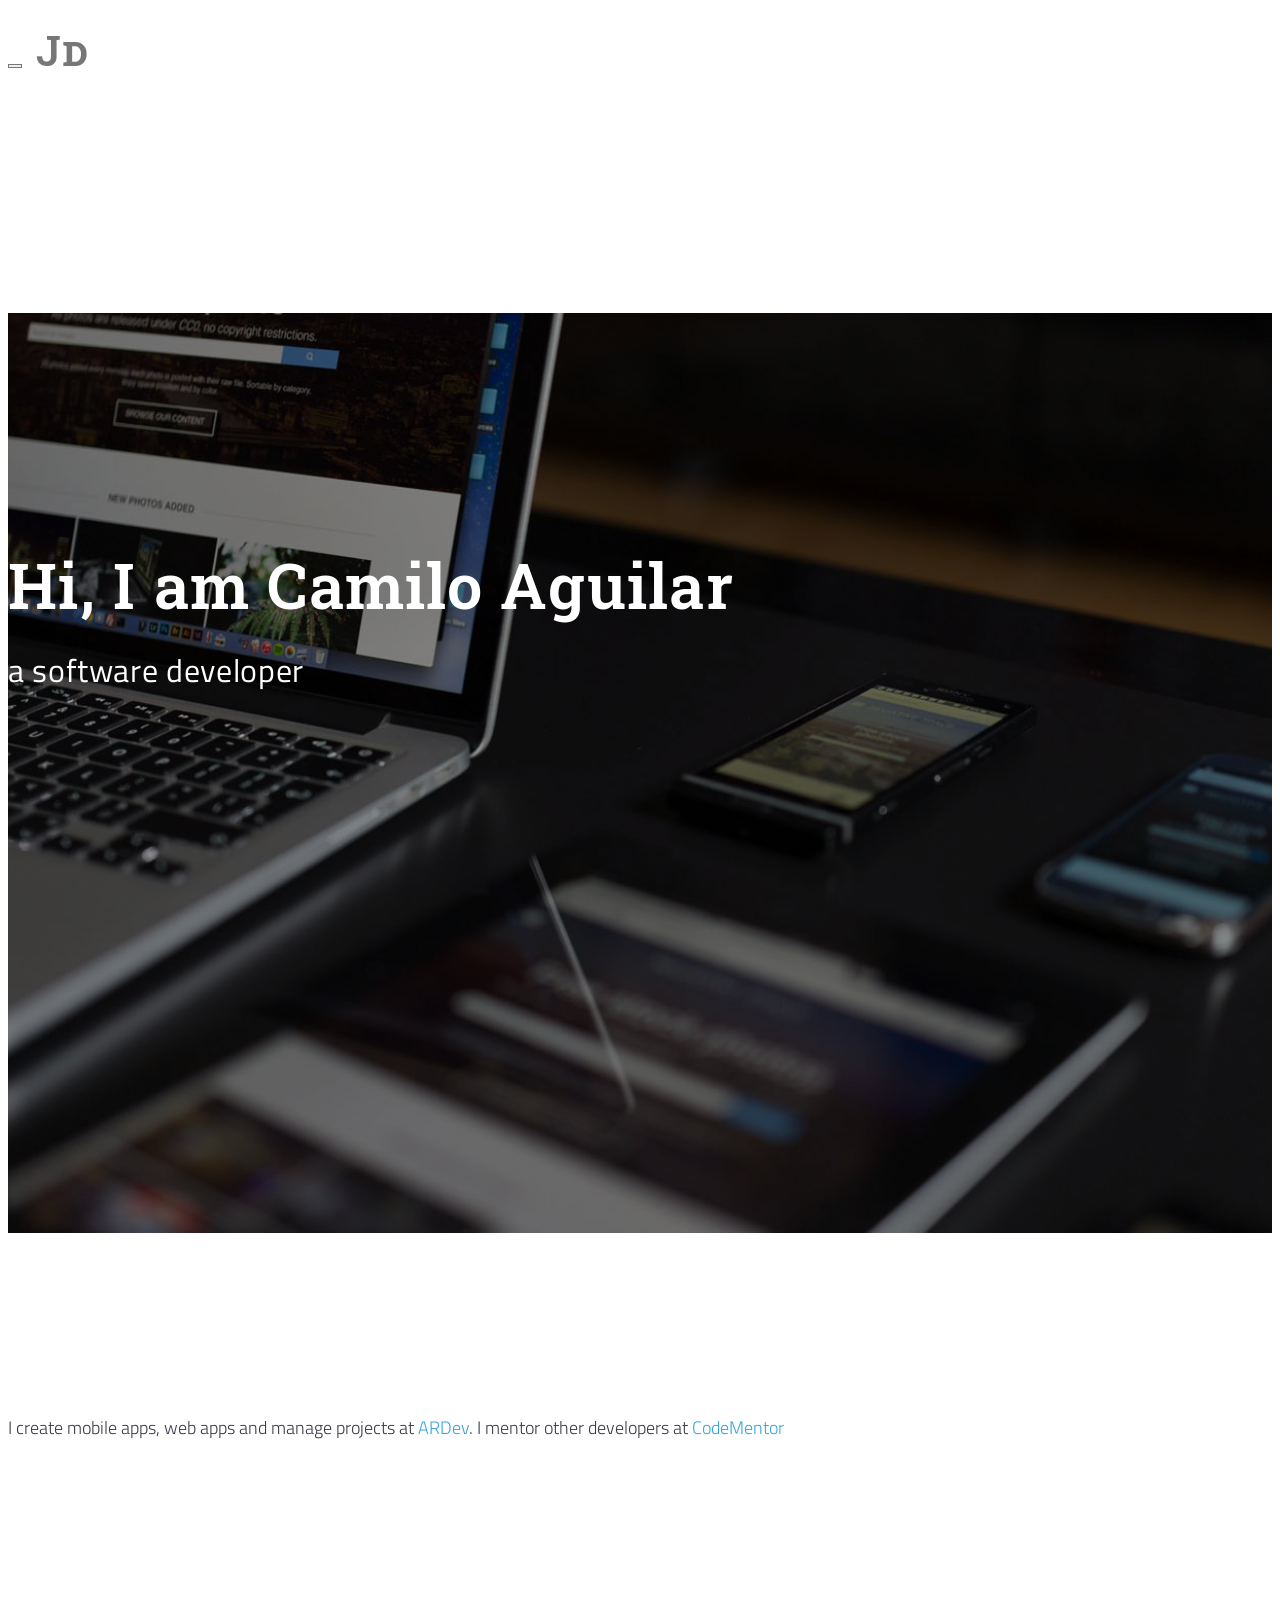
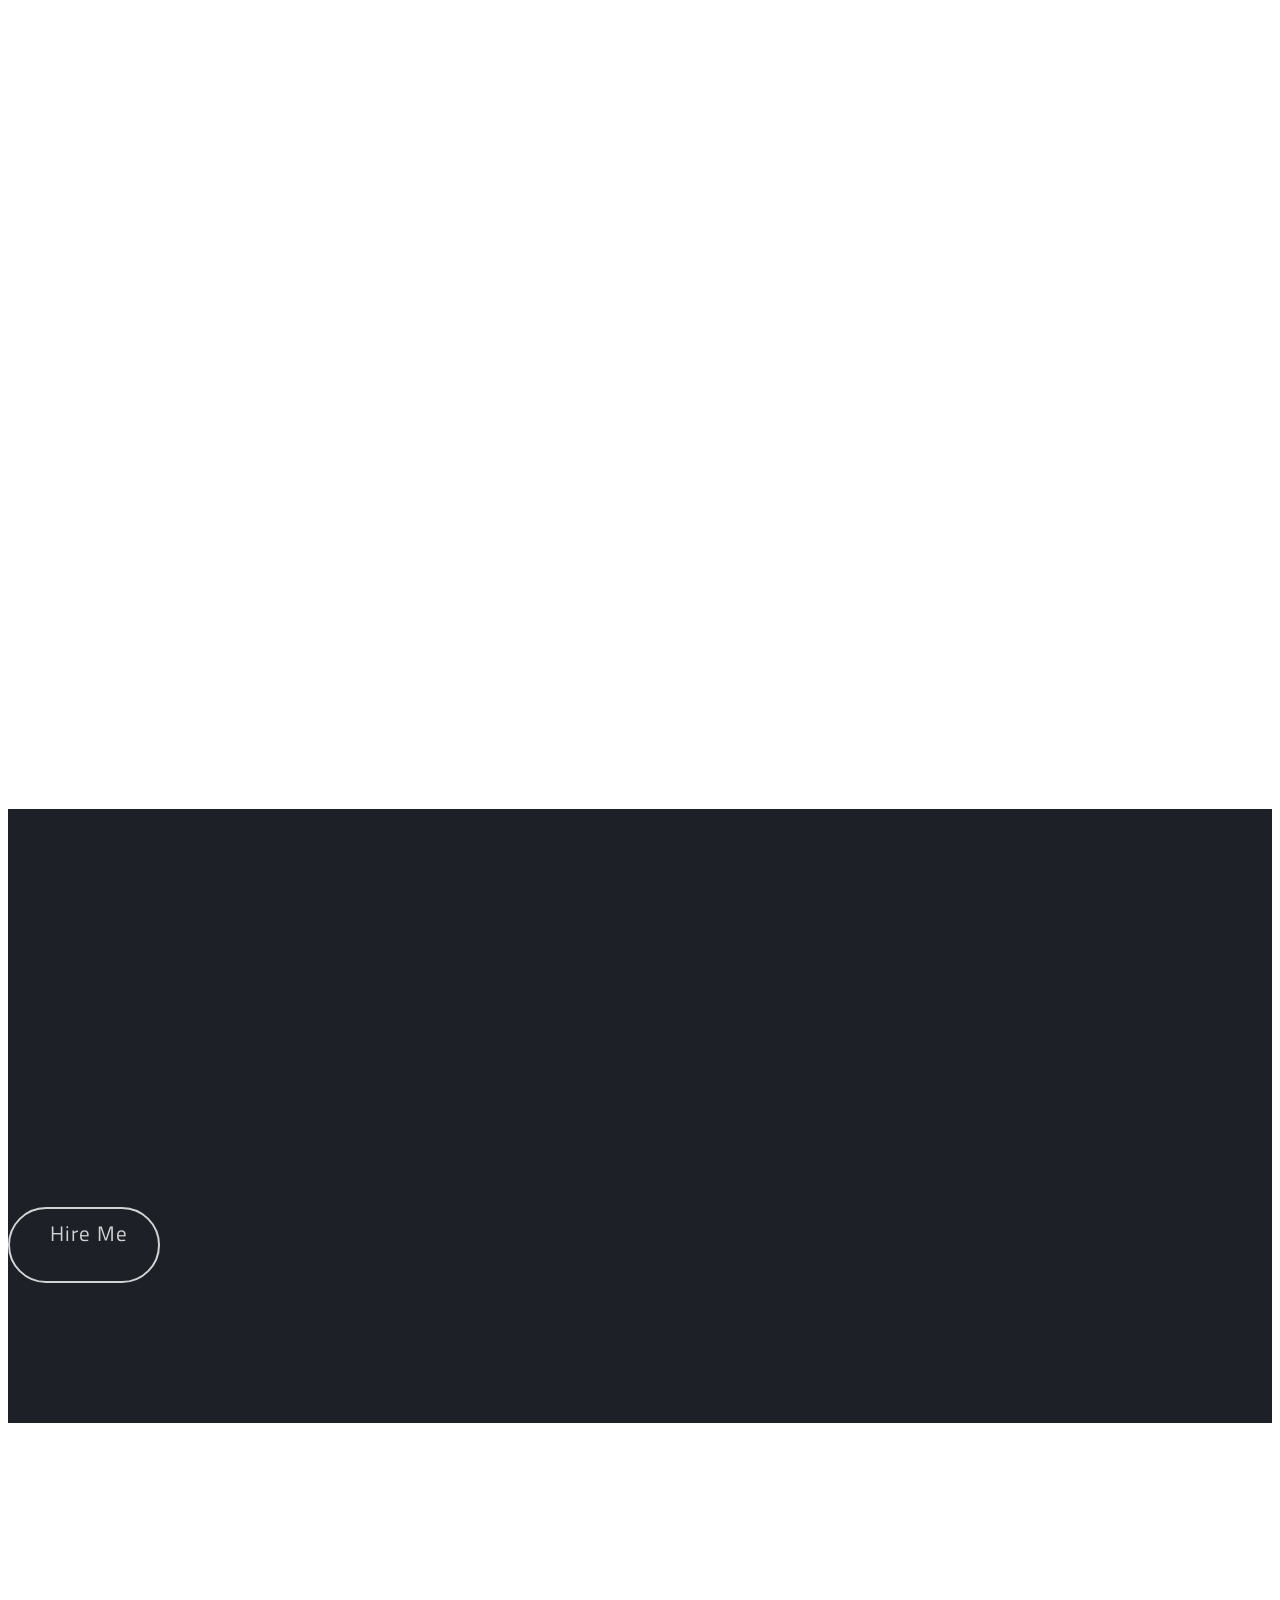
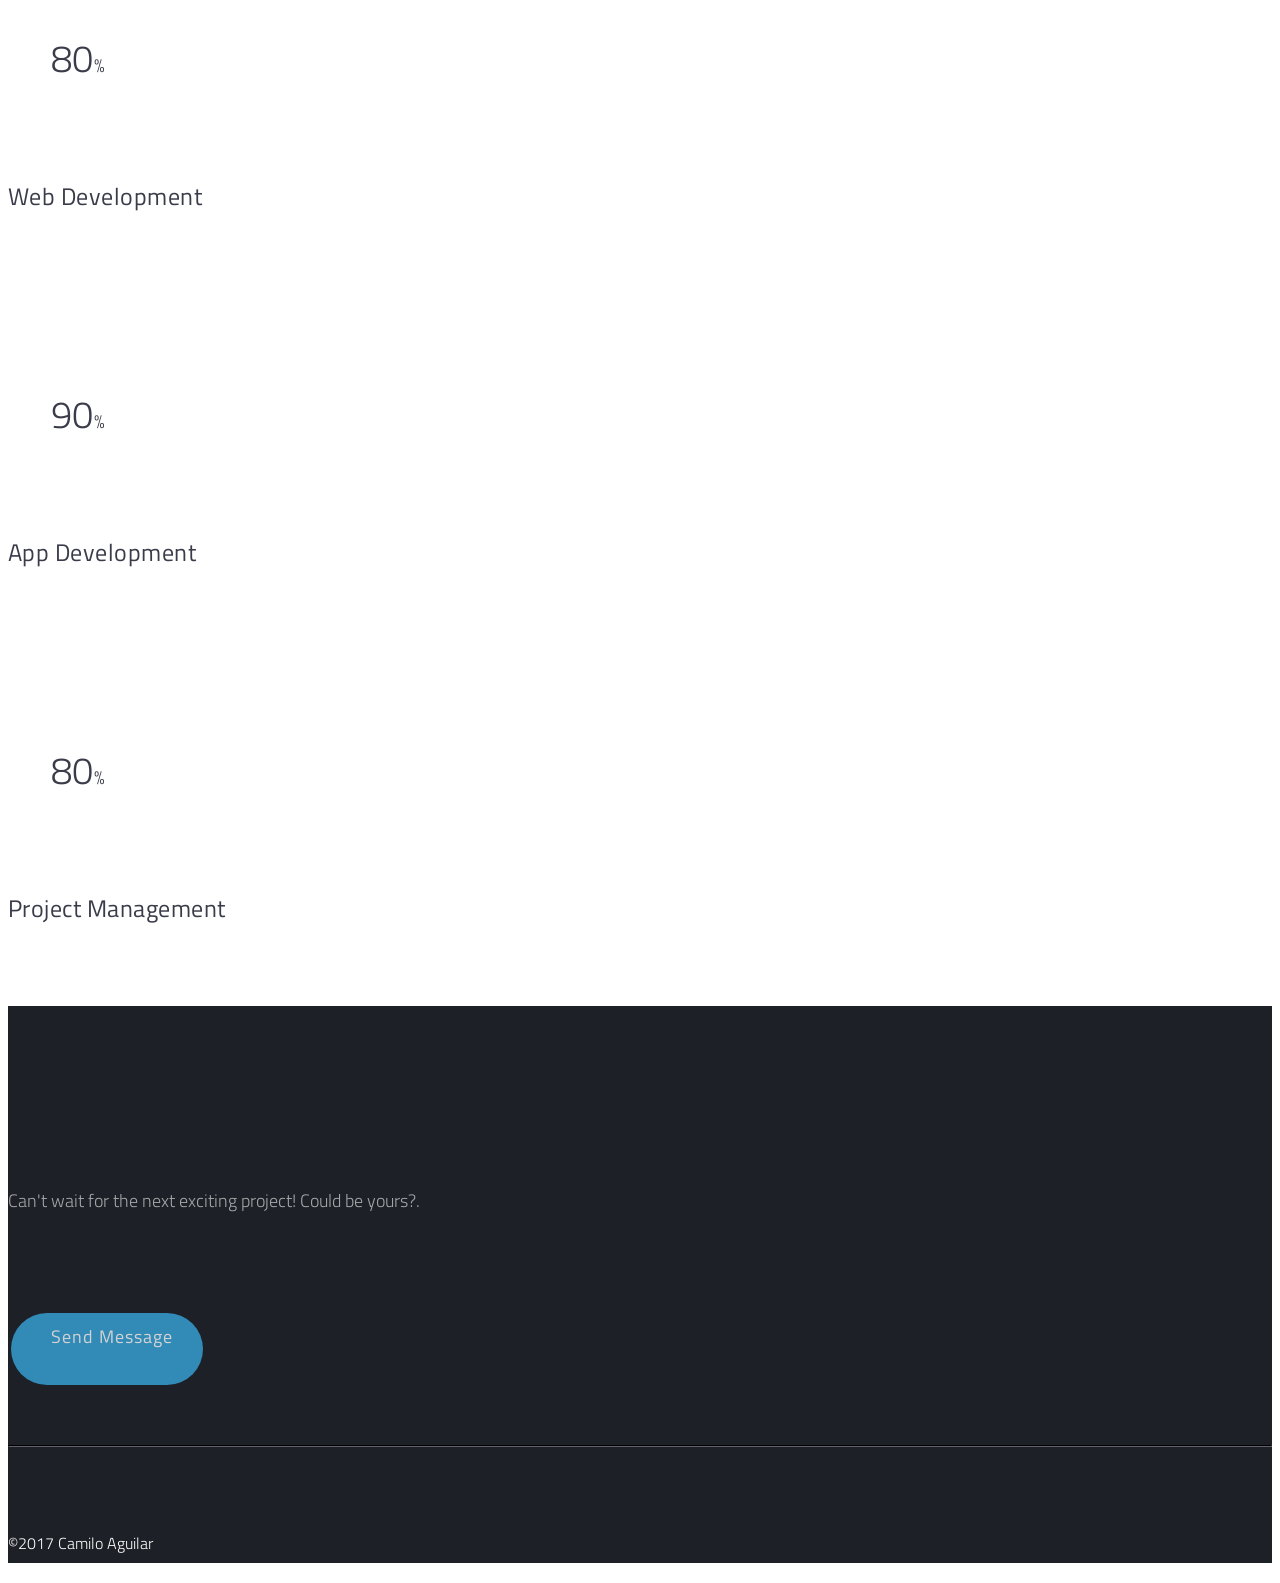
==== commit 864dfea0: "Update index.html" ====
--- a/index.html
+++ b/index.html
@@ -269,7 +269,7 @@
 			</div>
 
 			<div class="col-sm-6 text-right">
-				<p>&copy;2016 Camilo Aguilar</p>
+				<p>&copy;2017 Camilo Aguilar</p>
 			</div>
 
 		</div>
@@ -307,4 +307,4 @@
 
 </body>
 
-</html>+</html>
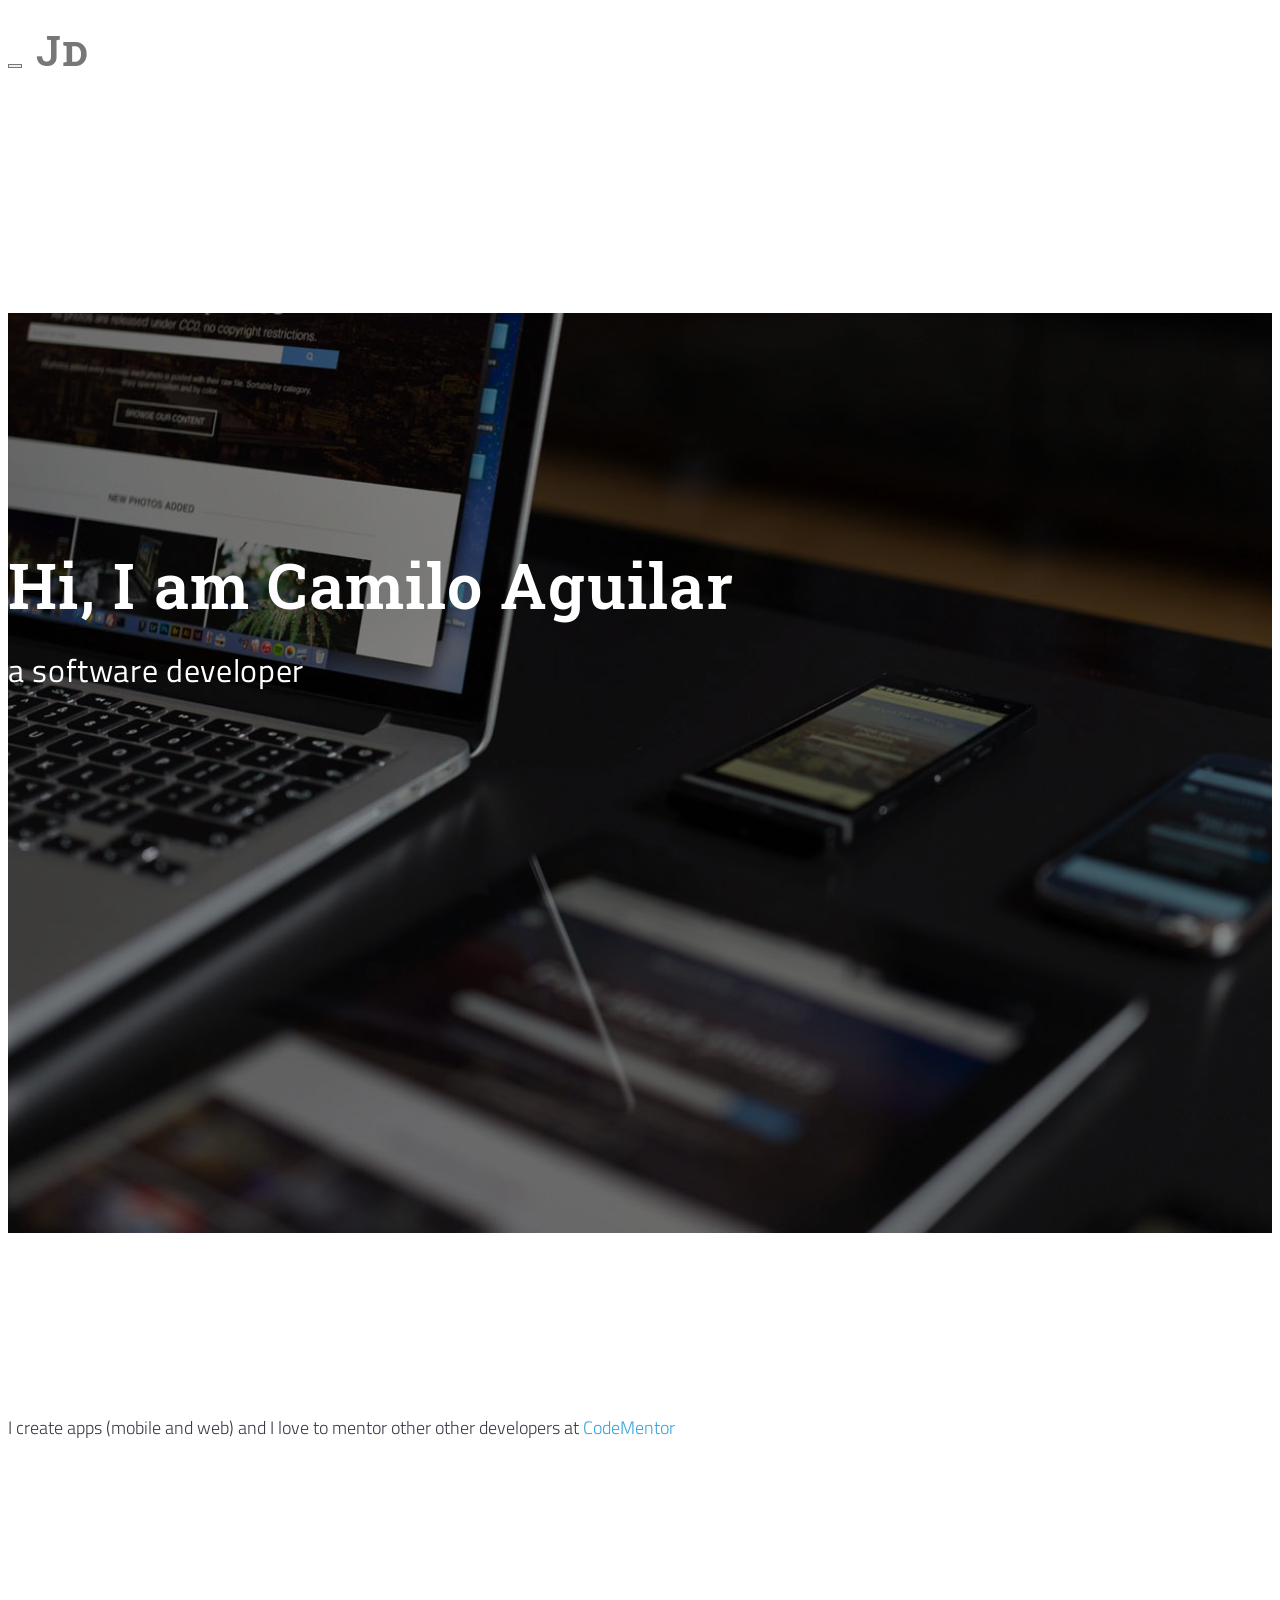
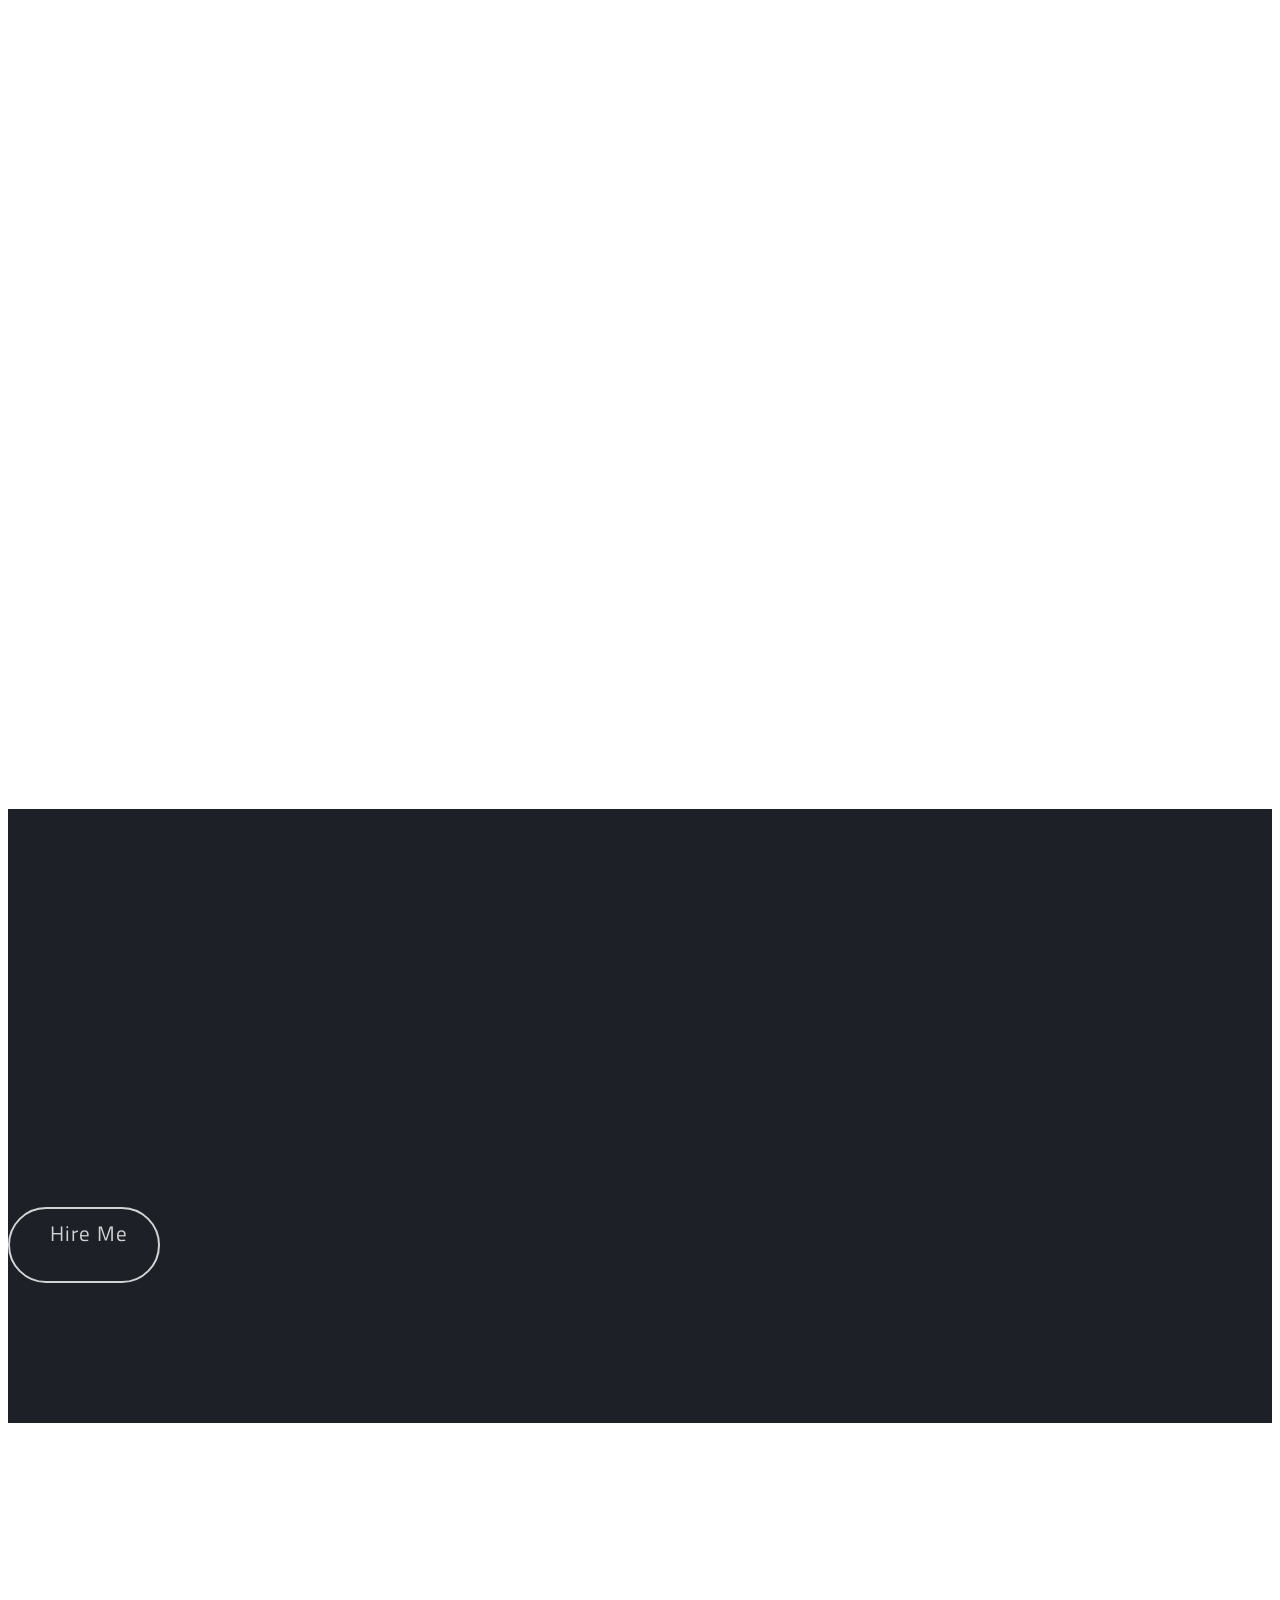
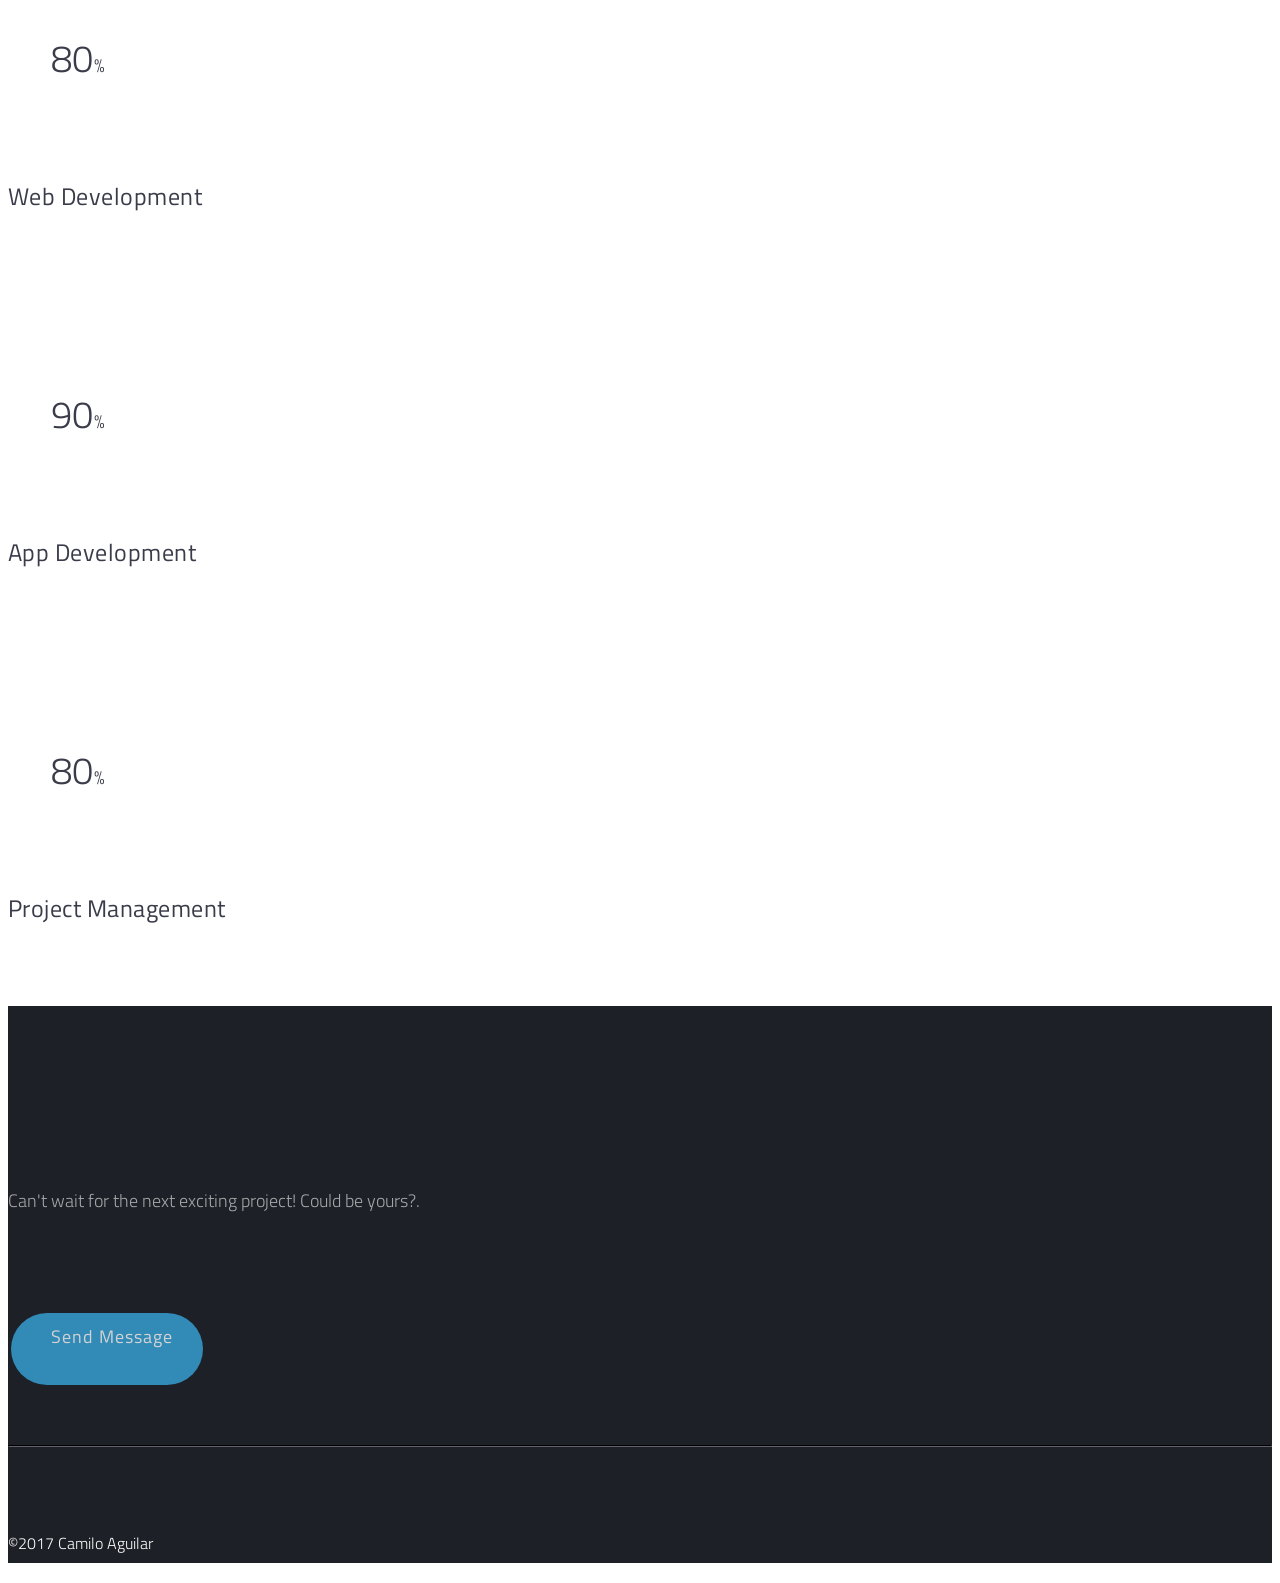
==== commit 75dd6e6d: "Update index.html" ====
--- a/index.html
+++ b/index.html
@@ -118,7 +118,7 @@
 
 		<header class="section-header text-center">
 			<h1 class="scrollimation scale-in">What I Do</h1>
-            <p> I create mobile apps, web apps and manage projects at <a href="http://www.ardev.co/"> ARDev</a>. I mentor other developers at <a href="https://www.codementor.io/kmiloaguilar">CodeMentor</a>  </p>
+            <p> I create apps (mobile and web) and I love to mentor other other developers at <a href="https://www.codementor.io/kmiloaguilar">CodeMentor</a>  </p>
 		</header>
 
 		<div class="row services">
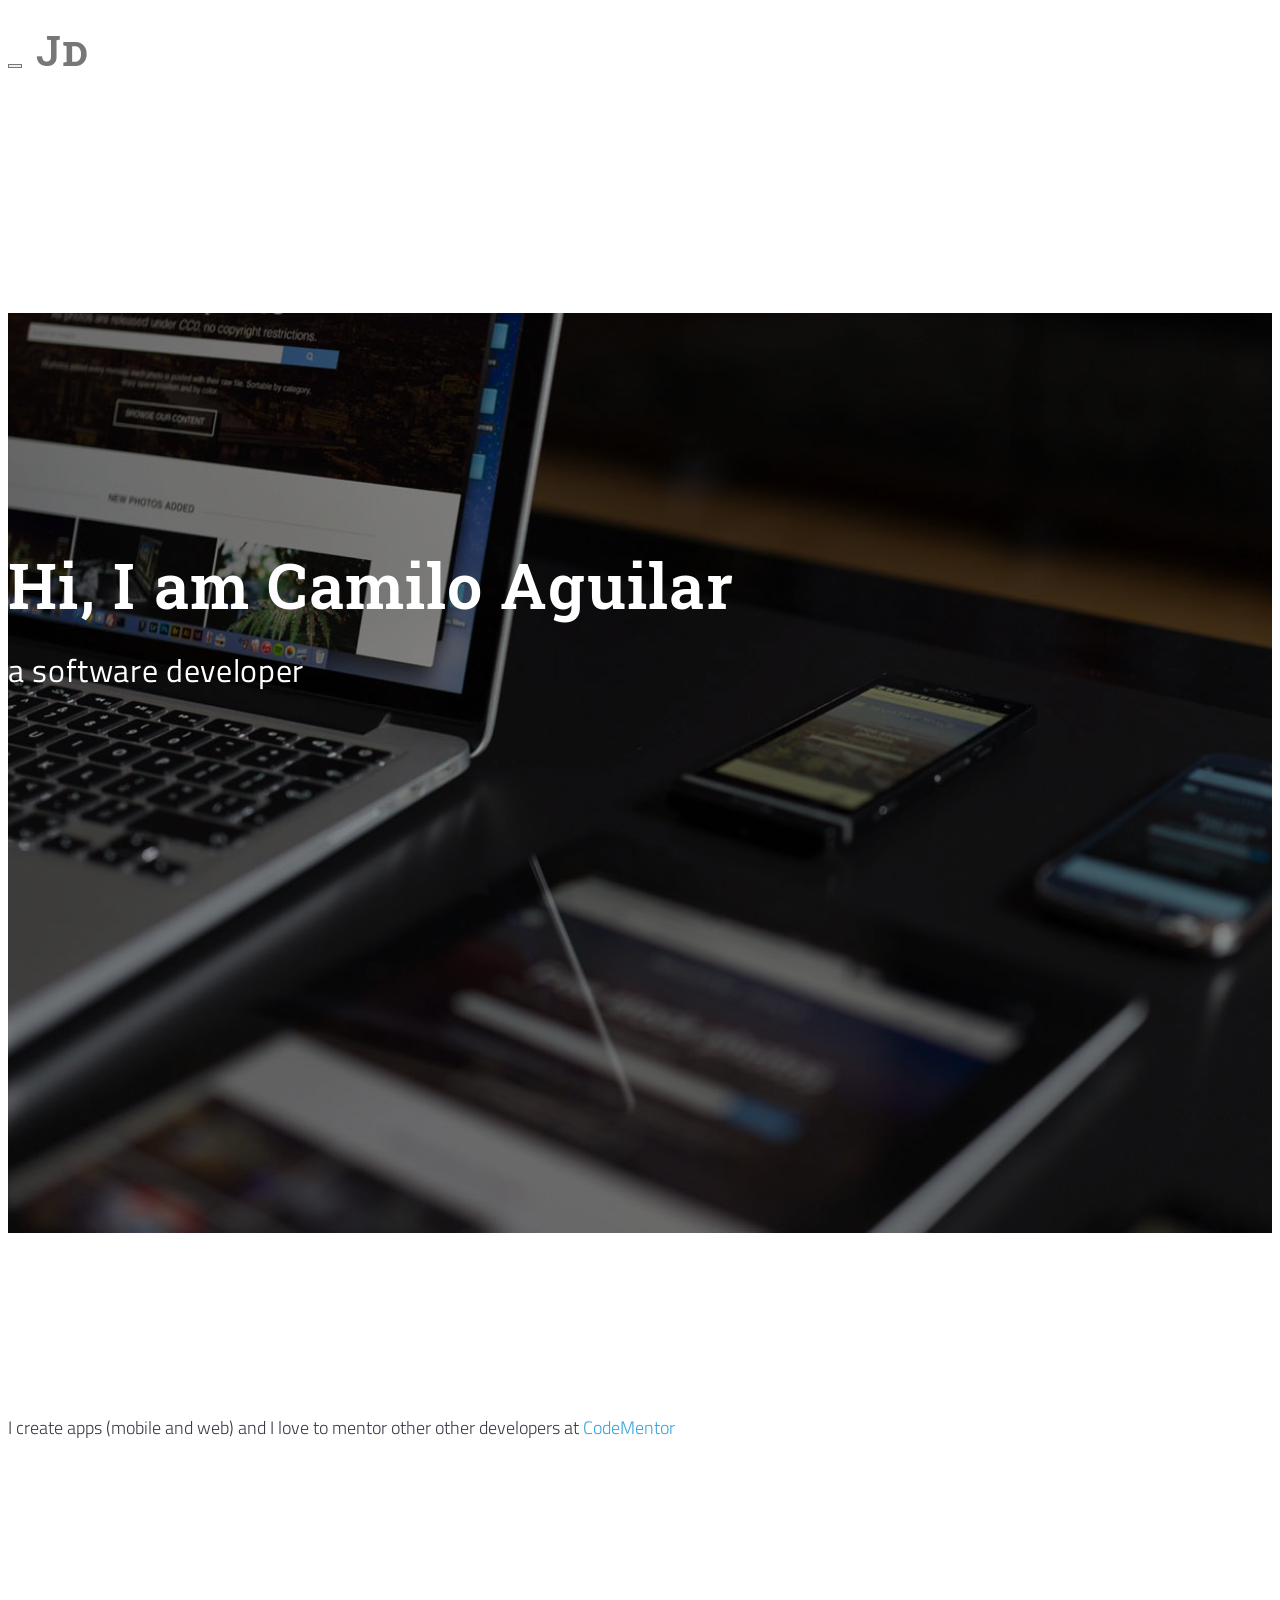
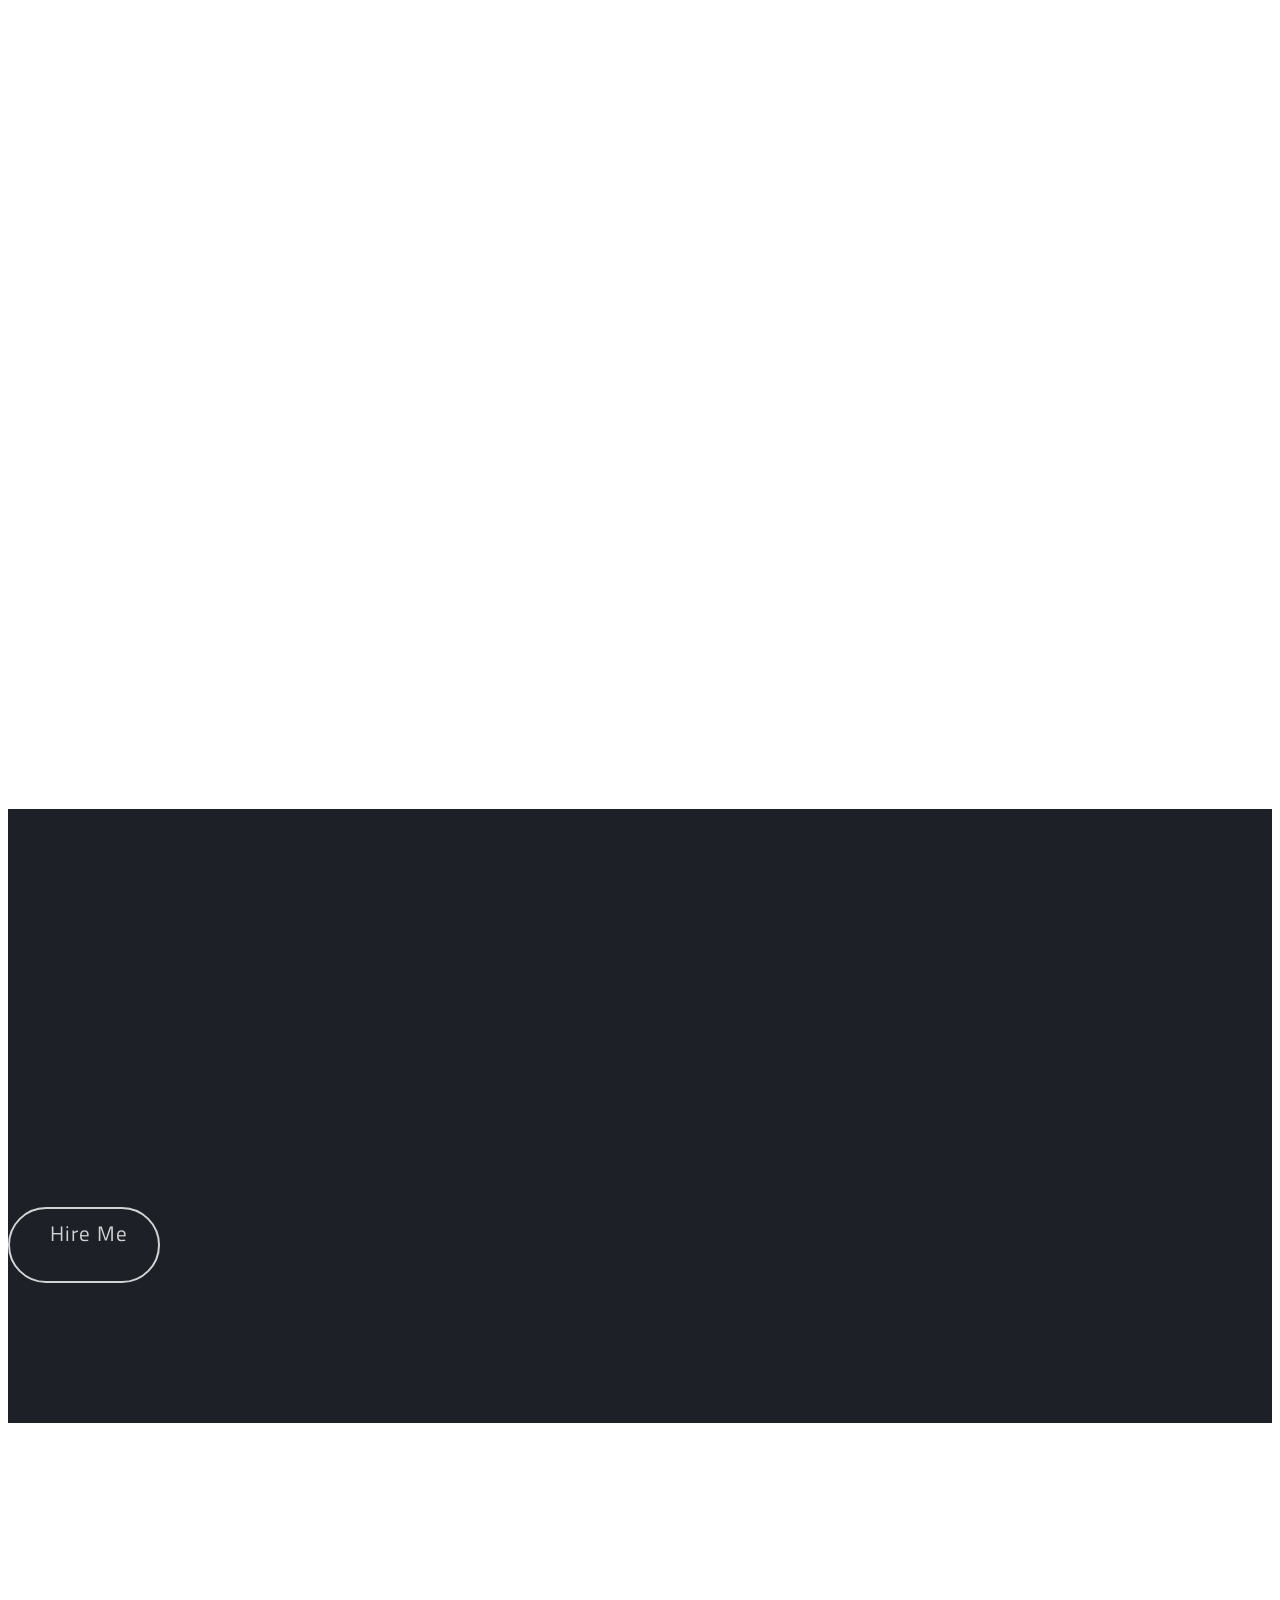
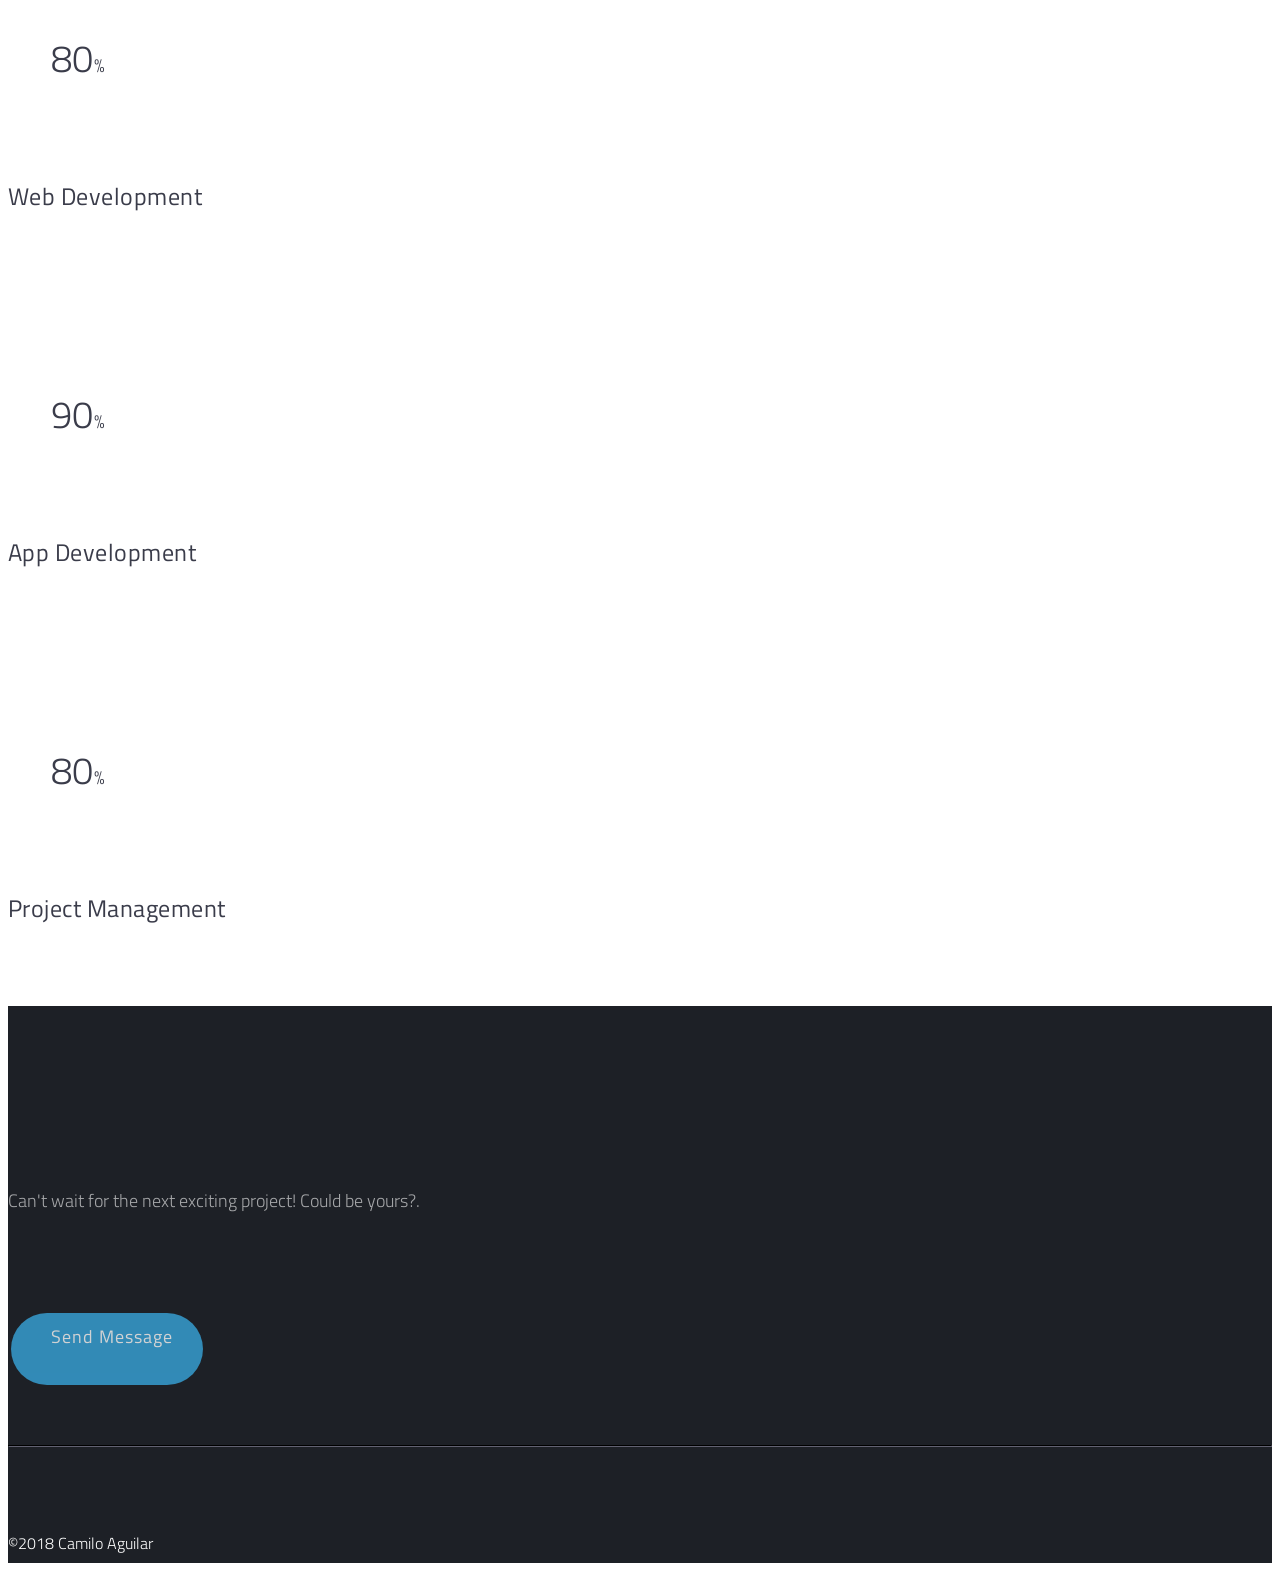
==== commit fab2449c: "Update index.html" ====
--- a/index.html
+++ b/index.html
@@ -6,7 +6,7 @@
     Title and Meta Tags
     =============================================== -->
 	<meta charset="utf-8">
-	<title>Camilo Aguilar | Custom Software Development</title>
+	<title>I create apps (mobile and web) | Camilo Aguilar</title>
 	<meta name="viewport" content="width=device-width, initial-scale=1, maximum-scale=1">
 	<meta http-equiv="X-UA-Compatible" content="IE=edge">
 
@@ -269,7 +269,7 @@
 			</div>
 
 			<div class="col-sm-6 text-right">
-				<p>&copy;2017 Camilo Aguilar</p>
+				<p>&copy;2018 Camilo Aguilar</p>
 			</div>
 
 		</div>
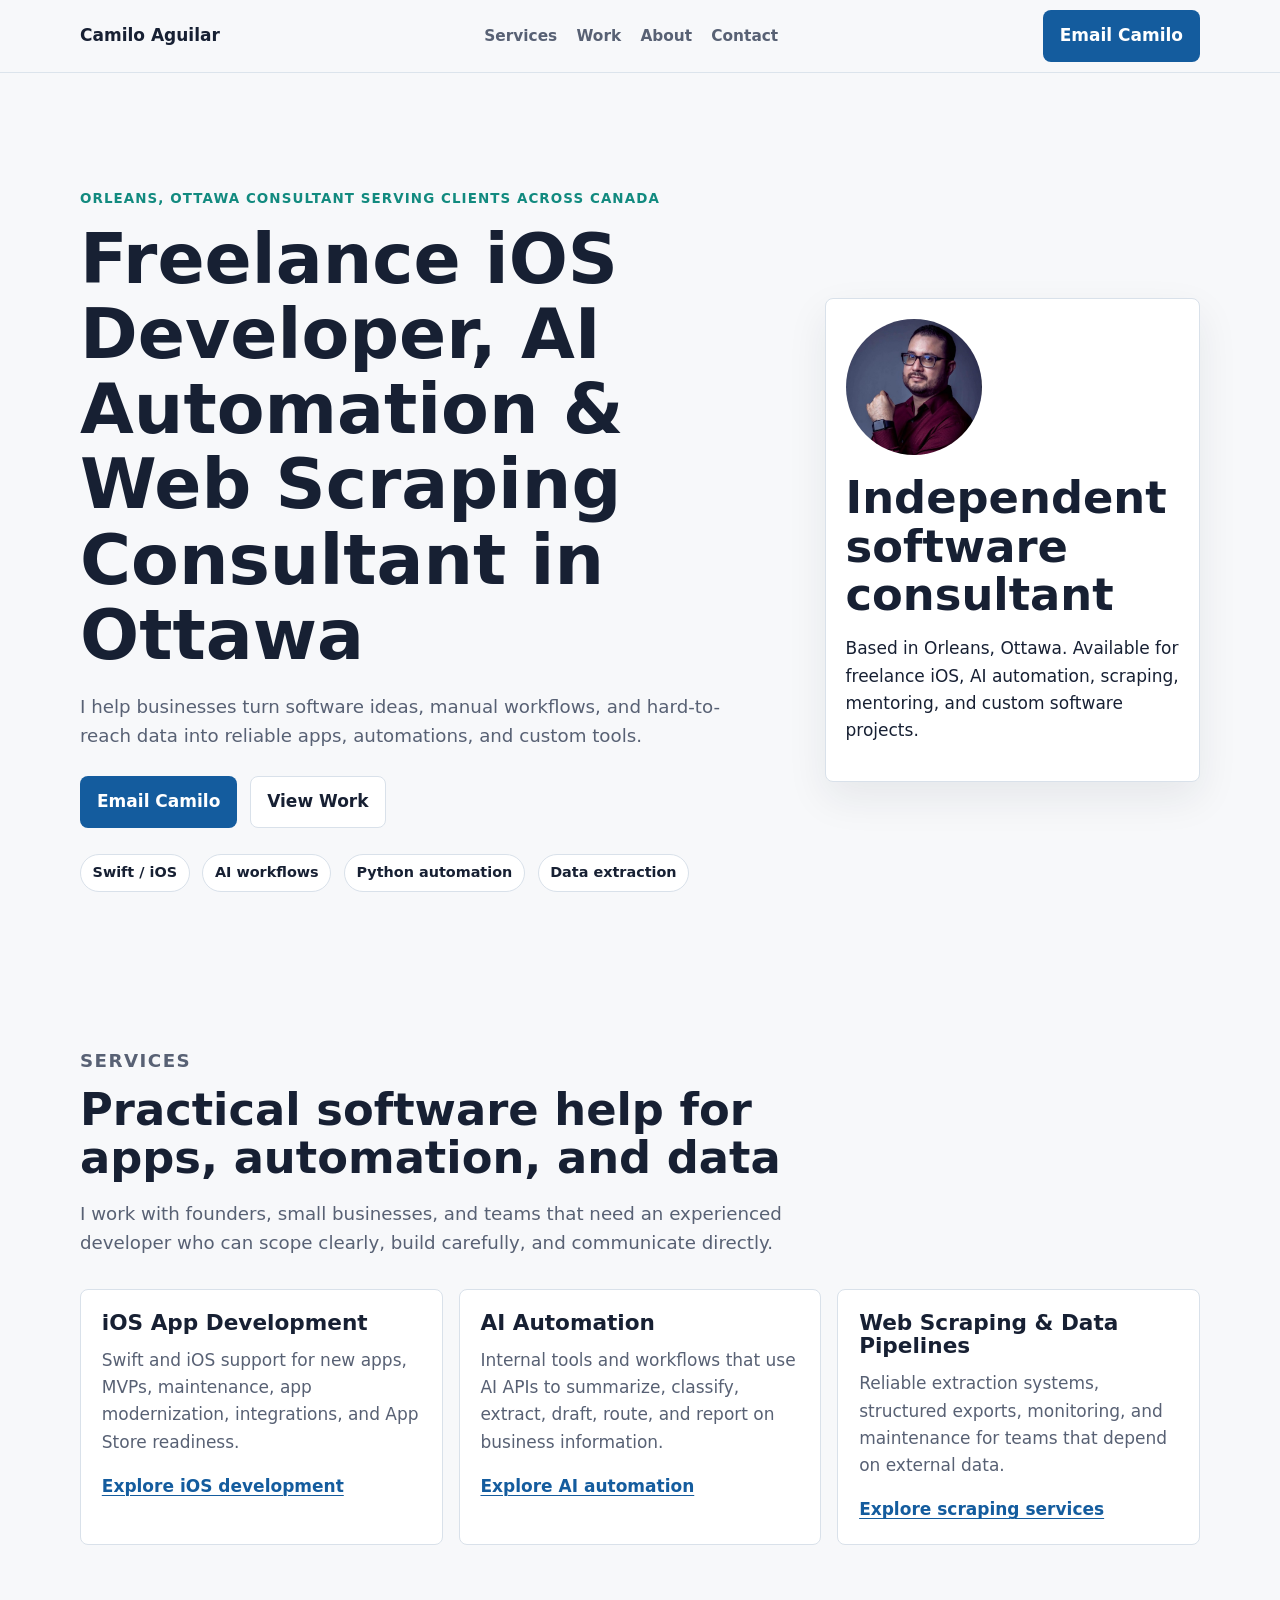
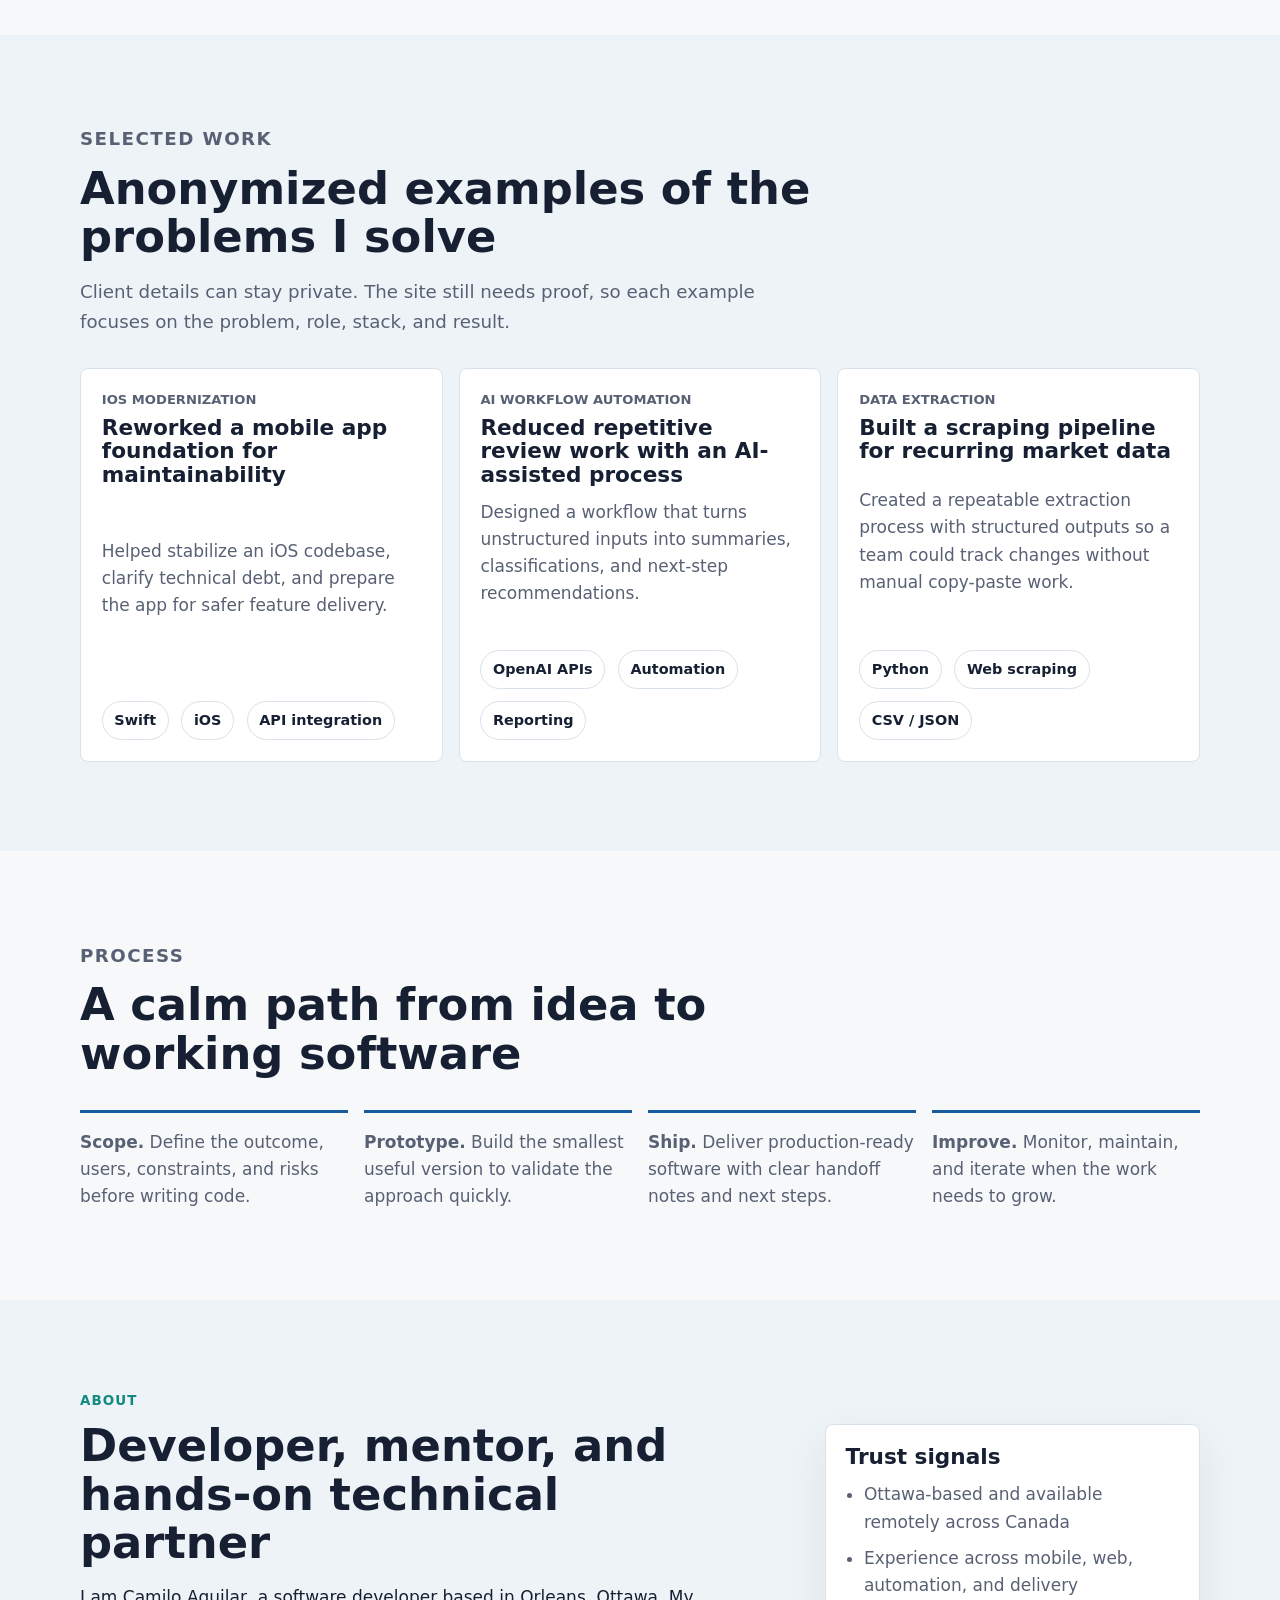
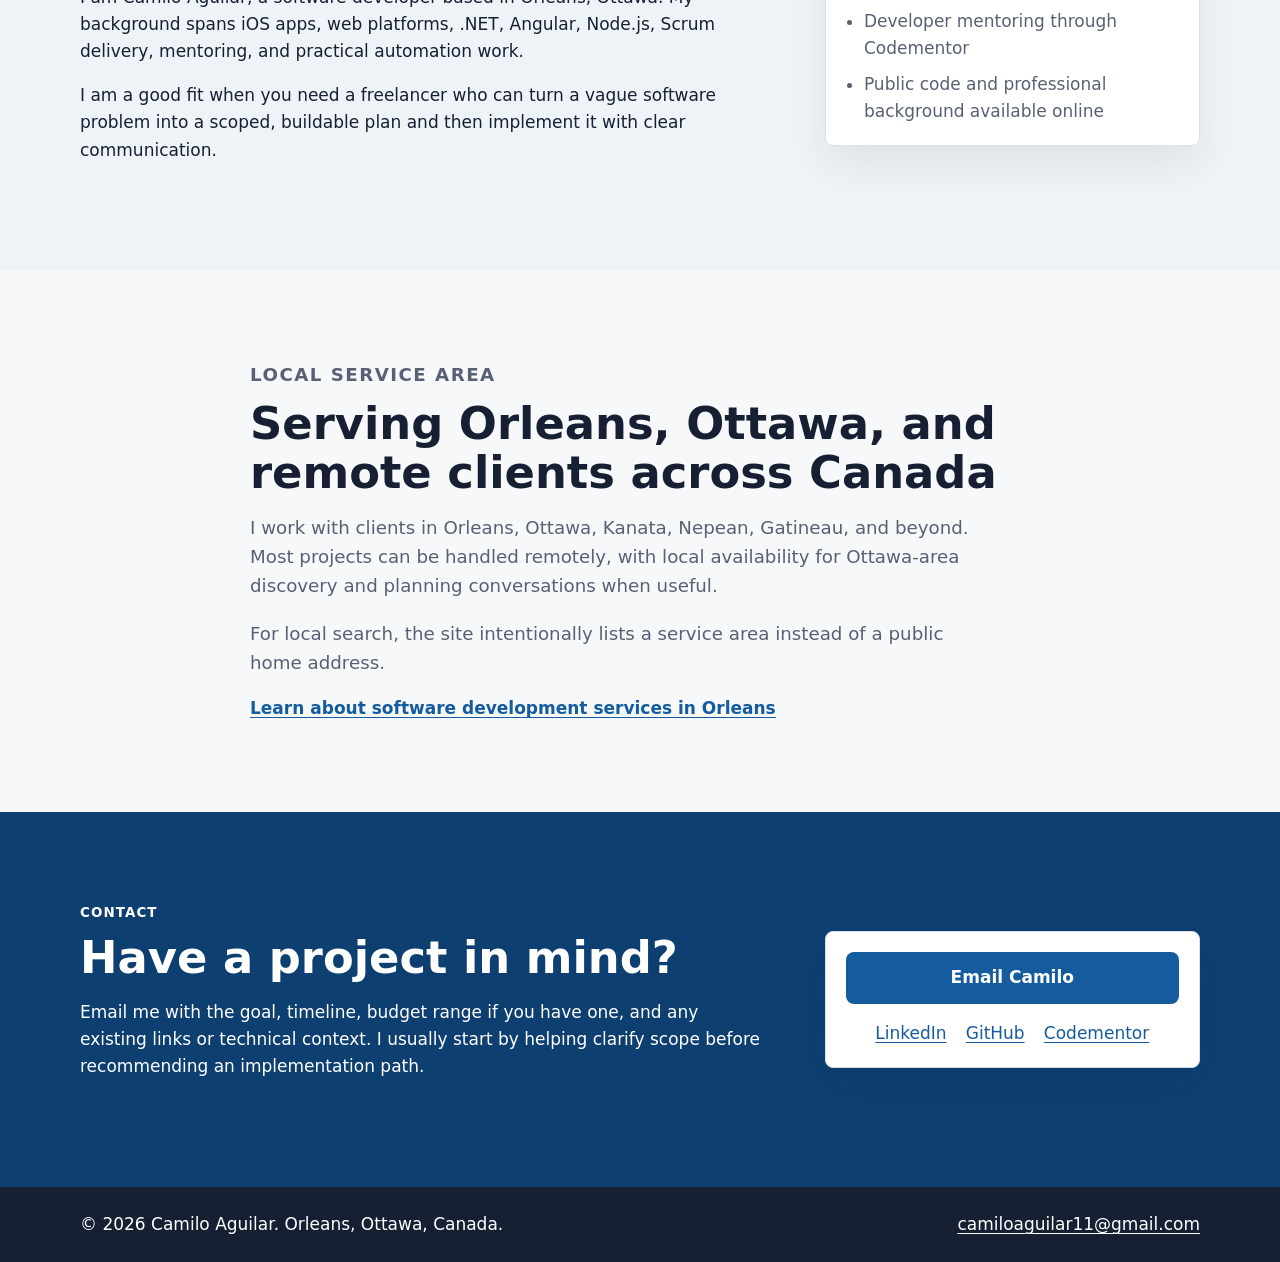
==== commit 1376978d: "Refresh personal website" ====
--- a/index.html
+++ b/index.html
@@ -1,310 +1,272 @@
-<!DOCTYPE html>
-<html lang="en-US" class="no-js">
+<!doctype html>
+<html lang="en-CA">
 <head>
-
-	<!-- ==============================================
-    Title and Meta Tags
-    =============================================== -->
-	<meta charset="utf-8">
-	<title>I create apps (mobile and web) | Camilo Aguilar</title>
-	<meta name="viewport" content="width=device-width, initial-scale=1, maximum-scale=1">
-	<meta http-equiv="X-UA-Compatible" content="IE=edge">
-
-	<!-- ==============================================
-    Favicons
-    =============================================== -->
-	<link rel="shortcut icon" href="assets/favicon.ico">
-	<link rel="apple-touch-icon" href="assets/apple-touch-icon.png">
-	<link rel="apple-touch-icon" sizes="72x72" href="assets/apple-touch-icon-72x72.png">
-	<link rel="apple-touch-icon" sizes="114x114" href="assets/apple-touch-icon-114x114.png">
-
-	<!-- ==============================================
-    CSS
-    =============================================== -->
-	<link rel="stylesheet" href="css/bootstrap.min.css">
-	<link rel="stylesheet" href="css/font-awesome.css">
-	<link rel="stylesheet" href="css/flexslider.css">
-	<link rel="stylesheet" href="css/meflat-blue.css">
-
-
-	<!-- ==============================================
-    Fonts
-    =============================================== -->
-	<link href='http://fonts.googleapis.com/css?family=Roboto+Slab:400,700' rel='stylesheet' type='text/css'>
-	<link href='http://fonts.googleapis.com/css?family=Titillium+Web:400,300,300italic,200,400italic,600,600italic' rel='stylesheet' type='text/css'>
-
-	<!-- ==============================================
-    JS
-    =============================================== -->
-
-	<!--[if lt IE 9]>
-	<script src="js/respond.min.js"></script>
-	<![endif]-->
-
-	<script type="text/javascript" src="js/libs/modernizr.min.js"></script>
-
-
+  <meta charset="utf-8">
+  <meta name="viewport" content="width=device-width, initial-scale=1">
+  <title>Freelance iOS Developer, AI Automation &amp; Web Scraping Consultant in Ottawa | Camilo Aguilar</title>
+  <meta name="description" content="Ottawa-based freelance developer building iOS apps, AI automations, web scraping tools, and custom software for businesses in Orleans, Ottawa, and across Canada.">
+  <link rel="canonical" href="https://kmiloaguilar.com/">
+  <meta name="robots" content="index, follow">
+  <meta property="og:type" content="website">
+  <meta property="og:title" content="Freelance iOS Developer, AI Automation &amp; Web Scraping Consultant in Ottawa">
+  <meta property="og:description" content="Camilo Aguilar helps businesses in Orleans, Ottawa, and across Canada build iOS apps, AI workflows, scraping systems, and custom software.">
+  <meta property="og:url" content="https://kmiloaguilar.com/">
+  <meta property="og:image" content="https://kmiloaguilar.com/assets/643389.jpeg">
+  <meta name="twitter:card" content="summary">
+  <meta name="twitter:title" content="Freelance iOS Developer, AI Automation &amp; Web Scraping Consultant in Ottawa">
+  <meta name="twitter:description" content="iOS development, AI automation, web scraping, and custom software consulting from Orleans, Ottawa.">
+  <meta name="twitter:image" content="https://kmiloaguilar.com/assets/643389.jpeg">
+  <link rel="icon" href="/assets/favicon.svg" type="image/svg+xml">
+  <link rel="icon" href="/assets/favicon-32x32.png" sizes="32x32" type="image/png">
+  <link rel="icon" href="/assets/favicon-16x16.png" sizes="16x16" type="image/png">
+  <link rel="shortcut icon" href="/assets/favicon.ico">
+  <link rel="apple-touch-icon" href="/assets/apple-touch-icon.png">
+  <link rel="stylesheet" href="/css/site.css">
+  <script async src="https://www.googletagmanager.com/gtag/js?id=G-XCT9X0J7BD"></script>
+  <script>
+    window.dataLayer = window.dataLayer || [];
+    function gtag(){dataLayer.push(arguments);}
+    gtag('js', new Date());
+    gtag('config', 'G-XCT9X0J7BD');
+  </script>
+  <script src="/js/site.js" defer></script>
+  <script type="application/ld+json">
+  {
+    "@context": "https://schema.org",
+    "@graph": [
+      {
+        "@type": "Person",
+        "@id": "https://kmiloaguilar.com/#person",
+        "name": "Camilo Aguilar",
+        "url": "https://kmiloaguilar.com/",
+        "image": "https://kmiloaguilar.com/assets/643389.jpeg",
+        "jobTitle": "Freelance Software Developer",
+        "address": {
+          "@type": "PostalAddress",
+          "addressLocality": "Orleans",
+          "addressRegion": "ON",
+          "addressCountry": "CA"
+        },
+        "sameAs": [
+          "https://www.linkedin.com/in/kmiloaguilar",
+          "https://github.com/kmiloaguilar",
+          "https://www.codementor.io/kmiloaguilar"
+        ],
+        "knowsAbout": ["iOS development", "Swift", "AI automation", "web scraping", "custom software", "data extraction"]
+      },
+      {
+        "@type": "ProfessionalService",
+        "@id": "https://kmiloaguilar.com/#business",
+        "name": "Camilo Aguilar",
+        "url": "https://kmiloaguilar.com/",
+        "image": "https://kmiloaguilar.com/assets/643389.jpeg",
+        "email": "mailto:camiloaguilar11@gmail.com",
+        "areaServed": ["Orleans", "Ottawa", "Kanata", "Nepean", "Gatineau", "Canada"],
+        "founder": {
+          "@id": "https://kmiloaguilar.com/#person"
+        },
+        "serviceType": ["iOS app development", "AI automation consulting", "web scraping services", "custom software development"]
+      },
+      {
+        "@type": "WebSite",
+        "@id": "https://kmiloaguilar.com/#website",
+        "name": "Camilo Aguilar",
+        "url": "https://kmiloaguilar.com/",
+        "publisher": {
+          "@id": "https://kmiloaguilar.com/#person"
+        }
+      }
+    ]
+  }
+  </script>
 </head>
-
-<body data-spy="scroll" data-target="#main-nav" data-offset="400">
-<!-- ==============================================
-MAIN NAV
-=============================================== -->
-<div id="main-nav" class="navbar navbar-fixed-top">
-	<div class="container">
-
-		<div class="navbar-header">
-
-			<button type="button" class="navbar-toggle" data-toggle="collapse" data-target="#site-nav">
-				<span class="icon-bar"></span><span class="icon-bar"></span><span class="icon-bar"></span>
-			</button>
-
-			<!-- ======= LOGO (for small screens)========-->
-			<a class="navbar-brand visible-xs scrollto" href="#home">Jd</a>
-
-		</div>
-
-		<div id="site-nav" class="navbar-collapse collapse">
-			<ul class="nav navbar-nav">
-				<li>
-					<a href="#services" class="scrollto">What I Do</a>
-				</li>
-				<li>
-					<a href="#about" class="scrollto">About Me</a>
-				</li>
-				<li id="logo">
-					<a href="#home" class="scrollto">
-						<h1>C<span>A</span></h1>
-					</a>
-				</li>
-				<li>
-					<a href="#contact" class="scrollto">Contact Me</a>
-				</li>
-			</ul>
-		</div><!--End navbar-collapse -->
-
-	</div><!--End container -->
-
-</div><!--End main-nav -->
-
-<!-- ==============================================
-HEADER
-=============================================== -->
-<header id="home" class="jumbotron bg-image">
-
-	<div class="container">
-
-		<div class="row">
-
-			<div class="col-sm-12 text-col text-center">
-
-				<h1>Hi, I am Camilo Aguilar</h1>
-				<p>a software developer </p>
-
-			</div>
-
-		</div>
-
-	</div>
-
-</header><!--End header -->
-
-<!-- ==============================================
-SERVICES
-=============================================== -->
-<section id="services" class="white-bg padding-top-bottom">
-
-	<div class="container">
-
-		<header class="section-header text-center">
-			<h1 class="scrollimation scale-in">What I Do</h1>
-            <p> I create apps (mobile and web) and I love to mentor other other developers at <a href="https://www.codementor.io/kmiloaguilar">CodeMentor</a>  </p>
-		</header>
-
-		<div class="row services">
-
-			<div class="col-md-4 col-sm-6 item scrollimation fade-up">
-
-				<div class="icon">
-					<img class="img-responsive img-center" src="assets/service1.png" alt="" />
-				</div>
-
-				<h2>Web &amp; App Development</h2>
-				<p>I have a very extended experience doing web applications in different programming languages and iOS applications using Obj-C &amp; Swift .</p>
-
-			</div>
-
-			<div class="col-md-4 col-sm-6 item scrollimation fade-up d1">
-
-				<div class="icon">
-					<img class="img-responsive img-center" src="assets/service2.png" alt="" />
-				</div>
-
-				<h2>Website Development</h2>
-				<p>I have participate in several website development using plain HTML/CSS and also CMS like Wordpress and Kentico.</p>
-
-			</div>
-
-			<div class="col-md-4 col-sm-6 item scrollimation fade-up d2">
-
-				<div class="icon">
-					<img class="img-responsive img-center" src="assets/service3.png" alt="" />
-				</div>
-
-				<h2>Project Management</h2>
-				<p>As a Certified ScrumMaster I follow scrum methodology to manage software projects and lead teams.</p>
-
-			</div>
-
-		</div>
-
-	</div>
-
-</section>
-
-
-<!-- ==============================================
-ABOUT
-=============================================== -->
-<section id="about" class="dark-bg light-typo padding-top-bottom">
-
-	<div class="container">
-
-		<header class="section-header text-center">
-
-			<h1 class="scrollimation scale-in">About Me</h1>
-
-		</header>
-
-		<div class="row">
-
-			<div class="col-sm-8 col-sm-offset-2">
-
-				<img class="img-responsive img-center img-circle scrollimation fade-left" src="https://en.gravatar.com/userimage/23179209/f35a7f00e16d0ccbc585e0bd5144cc51.jpg?size=200" alt="" />
-
-				<p class="text-center scrollimation fade-in">I'm a developer with around +7 years of work experience working with different technologies like .NET, Angular, NodeJS, Obj-C. I have been involved in all the software development life cycle using Scrum as agile methodology.</p>
-
-			</div>
-
-		</div>
-
-
-
-		<p class="text-center"><a class="btn btn-meflat scrollto white icon-left" href="#contact"><i class="fa fa-arrow-down"></i>Hire Me</a></p>
-
-	</div>
-
-</section>
-<!-- ==============================================
-SKILLS
-=============================================== -->
-<section id="skills" class="white-bg">
-
-	<div class="container">
-
-		<div class="row skills">
-
-			<h1 class="text-center scrollimation fade-in">I Got the Skills</h1>
-
-			<div class="col-sm-6 col-md-4 text-center">
-				<span class="chart" data-percent="80"><span class="percent">80</span></span>
-				<h2 class="text-center">Web Development</h2>
-			</div>
-			<div class="col-sm-6 col-md-4 text-center">
-				<span class="chart" data-percent="70"><span class="percent">90</span></span>
-				<h2 class="text-center">App Development</h2>
-			</div>
-			<div class="col-sm-6 col-md-4 text-center">
-				<span class="chart" data-percent="60"><span class="percent">80</span></span>
-				<h2 class="text-center">Project Management</h2>
-			</div>
-
-		</div><!--End row -->
-
-	</div>
-
-
-</section>
-
-
-<section id="contact" class="dark-bg light-typo padding-top">
-
-	<div class="container">
-
-		<header class="section-header text-center">
-
-			<h1 class="scrollimation scale-in">I am available for freelance.</h1>
-			<p>Can't wait for the next exciting project! Could be yours?.</p>
-
-		</header>
-
-        <div class="text-center">
-            <a href="mailto:camiloaguilar11@gmail.com" class="btn btn-meflat icon-left"> <i class="fa fa-paper-plane"></i>Send Message </a>
-
-        </div>
-
-	</div>
-
-</section>
-
-<!-- ==============================================
-FOOTER
-=============================================== -->
-
-<footer id="main-footer" class="dark-bg light-typo">
-
-	<div class="container">
-
-		<hr>
-
-		<div class="row">
-
-			<div class="col-sm-6">
-				<ul class="social-links">
-					<li class="scrollimation fade-right d4"><a href="https://twitter.com/kmilo_aguilar" target="_blank"><i class="fa fa-twitter fa-fw"></i></a></li>
-					<li class="scrollimation fade-right d3"><a href="https://www.facebook.com/kmiloA" target="_blank"><i class="fa fa-facebook fa-fw"></i></a></li>
-					<li class="scrollimation fade-right d2"><a href="https://www.linkedin.com/in/kmiloaguilar"><i class="fa fa-linkedin fa-fw"></i></a></li>
-					<li class="scrollimation fade-right"><a href="https://github.com/kmiloaguilar" target="_blank"><i class="fa fa-github fa-fw"></i></a></li>
-				</ul>
-			</div>
-
-			<div class="col-sm-6 text-right">
-				<p>&copy;2018 Camilo Aguilar</p>
-			</div>
-
-		</div>
-
-	</div>
-
-</footer>
-
-<script>
-	(function(i,s,o,g,r,a,m){i['GoogleAnalyticsObject']=r;i[r]=i[r]||function(){
-				(i[r].q=i[r].q||[]).push(arguments)},i[r].l=1*new Date();a=s.createElement(o),
-			m=s.getElementsByTagName(o)[0];a.async=1;a.src=g;m.parentNode.insertBefore(a,m)
-	})(window,document,'script','//www.google-analytics.com/analytics.js','ga');
-	ga('create', 'UA-21304201-2', 'auto');
-	ga('send', 'pageview');
-</script>
-
-<!-- ==============================================
-SCRIPTS
-=============================================== -->
-<script src="http://ajax.googleapis.com/ajax/libs/jquery/1.9.1/jquery.min.js"></script>
-<script>window.jQuery || document.write('<script src="js/libs/jquery-1.9.1.min.js">\x3C/script>')</script>
-
-<script src="js/libs/bootstrap.min.js"></script>
-<script src='js/jquery.easing.1.3.min.js'></script>
-<script src='js/jquery.scrollto.js'></script>
-<script src="js/jquery.fittext.js"></script>
-<script src='js/jquery.flexslider.min.js'></script>
-<script src='js/jquery.masonry.js'></script>
-<script src="js/waypoints.min.js"></script>
-<script src="js/jquery.label_better.min.js"></script>
-<script src="js/jquery.easypiechart.js"></script>
-<script src="js/contact.js"></script>
-<script src="js/meflat.js"></script>
-
+<body>
+  <a class="skip-link" href="#main">Skip to content</a>
+  <header class="site-header">
+    <nav class="nav container" aria-label="Primary">
+      <a class="brand" href="/" aria-label="Camilo Aguilar home">Camilo Aguilar</a>
+      <div class="nav-links">
+        <a href="/#services">Services</a>
+        <a href="/#work">Work</a>
+        <a href="/#about">About</a>
+        <a href="/#contact">Contact</a>
+      </div>
+      <a class="nav-cta" href="mailto:camiloaguilar11@gmail.com?subject=Freelance%20project%20inquiry" data-event="lead_click" data-event-label="nav_email">Email Camilo</a>
+    </nav>
+  </header>
+
+  <main id="main">
+    <section class="hero">
+      <div class="container hero-grid">
+        <div class="hero-copy">
+          <p class="eyebrow">Orleans, Ottawa consultant serving clients across Canada</p>
+          <h1>Freelance iOS Developer, AI Automation &amp; Web Scraping Consultant in Ottawa</h1>
+          <p class="hero-lede">I help businesses turn software ideas, manual workflows, and hard-to-reach data into reliable apps, automations, and custom tools.</p>
+          <div class="actions">
+            <a class="button primary" href="mailto:camiloaguilar11@gmail.com?subject=Freelance%20project%20inquiry" data-event="lead_click" data-event-label="hero_email">Email Camilo</a>
+            <a class="button secondary" href="#work" data-event="view_work" data-event-label="hero_view_work">View Work</a>
+          </div>
+          <ul class="trust-list" aria-label="Core capabilities">
+            <li>Swift / iOS</li>
+            <li>AI workflows</li>
+            <li>Python automation</li>
+            <li>Data extraction</li>
+          </ul>
+        </div>
+        <aside class="hero-panel" aria-label="Consulting snapshot">
+          <img src="/assets/643389.jpeg" width="280" height="280" alt="Camilo Aguilar" class="portrait">
+          <div>
+            <h2>Independent software consultant</h2>
+            <p>Based in Orleans, Ottawa. Available for freelance iOS, AI automation, scraping, mentoring, and custom software projects.</p>
+          </div>
+        </aside>
+      </div>
+    </section>
+
+    <section id="services" class="section">
+      <div class="container">
+        <div class="section-heading">
+          <p class="eyebrow">Services</p>
+          <h2>Practical software help for apps, automation, and data</h2>
+          <p>I work with founders, small businesses, and teams that need an experienced developer who can scope clearly, build carefully, and communicate directly.</p>
+        </div>
+        <div class="card-grid three">
+          <article class="card">
+            <h3>iOS App Development</h3>
+            <p>Swift and iOS support for new apps, MVPs, maintenance, app modernization, integrations, and App Store readiness.</p>
+            <a href="/freelance-ios-developer-ottawa/" data-event="service_interest" data-event-label="ios_development">Explore iOS development</a>
+          </article>
+          <article class="card">
+            <h3>AI Automation</h3>
+            <p>Internal tools and workflows that use AI APIs to summarize, classify, extract, draft, route, and report on business information.</p>
+            <a href="/ai-automation-consultant-ottawa/" data-event="service_interest" data-event-label="ai_automation">Explore AI automation</a>
+          </article>
+          <article class="card">
+            <h3>Web Scraping &amp; Data Pipelines</h3>
+            <p>Reliable extraction systems, structured exports, monitoring, and maintenance for teams that depend on external data.</p>
+            <a href="/web-scraping-services-ottawa/" data-event="service_interest" data-event-label="web_scraping">Explore scraping services</a>
+          </article>
+        </div>
+      </div>
+    </section>
+
+    <section id="work" class="section alt">
+      <div class="container">
+        <div class="section-heading">
+          <p class="eyebrow">Selected work</p>
+          <h2>Anonymized examples of the problems I solve</h2>
+          <p>Client details can stay private. The site still needs proof, so each example focuses on the problem, role, stack, and result.</p>
+        </div>
+        <div class="case-list">
+          <article class="case-card">
+            <div>
+              <p class="case-kicker">iOS modernization</p>
+              <h3>Reworked a mobile app foundation for maintainability</h3>
+            </div>
+            <p>Helped stabilize an iOS codebase, clarify technical debt, and prepare the app for safer feature delivery.</p>
+            <ul class="tag-list" aria-label="Technologies used">
+              <li>Swift</li>
+              <li>iOS</li>
+              <li>API integration</li>
+            </ul>
+          </article>
+          <article class="case-card">
+            <div>
+              <p class="case-kicker">AI workflow automation</p>
+              <h3>Reduced repetitive review work with an AI-assisted process</h3>
+            </div>
+            <p>Designed a workflow that turns unstructured inputs into summaries, classifications, and next-step recommendations.</p>
+            <ul class="tag-list" aria-label="Technologies used">
+              <li>OpenAI APIs</li>
+              <li>Automation</li>
+              <li>Reporting</li>
+            </ul>
+          </article>
+          <article class="case-card">
+            <div>
+              <p class="case-kicker">Data extraction</p>
+              <h3>Built a scraping pipeline for recurring market data</h3>
+            </div>
+            <p>Created a repeatable extraction process with structured outputs so a team could track changes without manual copy-paste work.</p>
+            <ul class="tag-list" aria-label="Technologies used">
+              <li>Python</li>
+              <li>Web scraping</li>
+              <li>CSV / JSON</li>
+            </ul>
+          </article>
+        </div>
+      </div>
+    </section>
+
+    <section id="process" class="section">
+      <div class="container">
+        <div class="section-heading">
+          <p class="eyebrow">Process</p>
+          <h2>A calm path from idea to working software</h2>
+        </div>
+        <ol class="process-list">
+          <li><strong>Scope.</strong> Define the outcome, users, constraints, and risks before writing code.</li>
+          <li><strong>Prototype.</strong> Build the smallest useful version to validate the approach quickly.</li>
+          <li><strong>Ship.</strong> Deliver production-ready software with clear handoff notes and next steps.</li>
+          <li><strong>Improve.</strong> Monitor, maintain, and iterate when the work needs to grow.</li>
+        </ol>
+      </div>
+    </section>
+
+    <section id="about" class="section alt">
+      <div class="container about-grid">
+        <div>
+          <p class="eyebrow">About</p>
+          <h2>Developer, mentor, and hands-on technical partner</h2>
+          <p>I am Camilo Aguilar, a software developer based in Orleans, Ottawa. My background spans iOS apps, web platforms, .NET, Angular, Node.js, Scrum delivery, mentoring, and practical automation work.</p>
+          <p>I am a good fit when you need a freelancer who can turn a vague software problem into a scoped, buildable plan and then implement it with clear communication.</p>
+        </div>
+        <div class="proof-box">
+          <h3>Trust signals</h3>
+          <ul class="check-list">
+            <li>Ottawa-based and available remotely across Canada</li>
+            <li>Experience across mobile, web, automation, and delivery</li>
+            <li>Developer mentoring through Codementor</li>
+            <li>Public code and professional background available online</li>
+          </ul>
+        </div>
+      </div>
+    </section>
+
+    <section id="area" class="section">
+      <div class="container narrow">
+        <p class="eyebrow">Local service area</p>
+        <h2>Serving Orleans, Ottawa, and remote clients across Canada</h2>
+        <p>I work with clients in Orleans, Ottawa, Kanata, Nepean, Gatineau, and beyond. Most projects can be handled remotely, with local availability for Ottawa-area discovery and planning conversations when useful.</p>
+        <p>For local search, the site intentionally lists a service area instead of a public home address.</p>
+        <a class="text-link" href="/software-developer-orleans/" data-event="service_interest" data-event-label="orleans_software_development">Learn about software development services in Orleans</a>
+      </div>
+    </section>
+
+    <section id="contact" class="section contact-section">
+      <div class="container contact-grid">
+        <div>
+          <p class="eyebrow">Contact</p>
+          <h2>Have a project in mind?</h2>
+          <p>Email me with the goal, timeline, budget range if you have one, and any existing links or technical context. I usually start by helping clarify scope before recommending an implementation path.</p>
+        </div>
+        <div class="contact-card">
+          <a class="button primary wide" href="mailto:camiloaguilar11@gmail.com?subject=Freelance%20project%20inquiry&body=Hi%20Camilo%2C%0A%0AI%27m%20looking%20for%20help%20with%3A%0A%0AGoal%3A%0ATimeline%3A%0ABudget%20range%20%28optional%29%3A%0ARelevant%20links%3A%0A" data-event="lead_click" data-event-label="contact_email">Email Camilo</a>
+          <ul class="social-links" aria-label="Professional profiles">
+            <li><a href="https://www.linkedin.com/in/kmiloaguilar" rel="noopener noreferrer" data-event="profile_click" data-event-label="linkedin">LinkedIn</a></li>
+            <li><a href="https://github.com/kmiloaguilar" rel="noopener noreferrer" data-event="profile_click" data-event-label="github">GitHub</a></li>
+            <li><a href="https://www.codementor.io/kmiloaguilar" rel="noopener noreferrer" data-event="profile_click" data-event-label="codementor">Codementor</a></li>
+          </ul>
+        </div>
+      </div>
+    </section>
+  </main>
+
+  <footer class="site-footer">
+    <div class="container footer-grid">
+      <p>&copy; 2026 Camilo Aguilar. Orleans, Ottawa, Canada.</p>
+      <a href="mailto:camiloaguilar11@gmail.com" data-event="lead_click" data-event-label="footer_email">camiloaguilar11@gmail.com</a>
+    </div>
+  </footer>
 </body>
-
 </html>
--- a/css/site.css
+++ b/css/site.css
@@ -0,0 +1,493 @@
+:root {
+  --bg: #f7f8fa;
+  --surface: #ffffff;
+  --surface-alt: #eef3f7;
+  --text: #172033;
+  --muted: #586174;
+  --primary: #145c9e;
+  --primary-dark: #0d3f71;
+  --accent: #128a7f;
+  --border: #d9e1ea;
+  --shadow: 0 16px 40px rgba(23, 32, 51, 0.08);
+  --radius: 8px;
+  --max: 1120px;
+}
+
+* {
+  box-sizing: border-box;
+}
+
+html {
+  scroll-behavior: smooth;
+}
+
+body {
+  margin: 0;
+  background: var(--bg);
+  color: var(--text);
+  font-family: Inter, ui-sans-serif, system-ui, -apple-system, BlinkMacSystemFont, "Segoe UI", sans-serif;
+  font-size: 17px;
+  line-height: 1.6;
+  letter-spacing: 0;
+}
+
+img {
+  display: block;
+  max-width: 100%;
+  height: auto;
+}
+
+a {
+  color: var(--primary);
+  text-decoration-thickness: 0.08em;
+  text-underline-offset: 0.18em;
+}
+
+a:hover {
+  color: var(--primary-dark);
+}
+
+a:focus-visible,
+button:focus-visible {
+  outline: 3px solid var(--accent);
+  outline-offset: 4px;
+}
+
+h1,
+h2,
+h3,
+p {
+  margin-top: 0;
+}
+
+h1,
+h2,
+h3 {
+  line-height: 1.08;
+  letter-spacing: 0;
+}
+
+h1 {
+  max-width: 900px;
+  font-size: clamp(2.3rem, 6vw, 4.35rem);
+  margin-bottom: 1.25rem;
+}
+
+h2 {
+  font-size: clamp(1.9rem, 3.5vw, 2.8rem);
+  margin-bottom: 1rem;
+}
+
+h3 {
+  font-size: 1.35rem;
+  margin-bottom: 0.8rem;
+}
+
+.container {
+  width: min(100% - 32px, var(--max));
+  margin: 0 auto;
+}
+
+.narrow {
+  max-width: 780px;
+}
+
+.skip-link {
+  position: absolute;
+  top: 12px;
+  left: 12px;
+  z-index: 100;
+  transform: translateY(-150%);
+  padding: 0.7rem 1rem;
+  border-radius: var(--radius);
+  background: var(--text);
+  color: #ffffff;
+}
+
+.skip-link:focus {
+  transform: translateY(0);
+}
+
+.site-header {
+  position: sticky;
+  top: 0;
+  z-index: 20;
+  border-bottom: 1px solid rgba(217, 225, 234, 0.9);
+  background: rgba(247, 248, 250, 0.94);
+  backdrop-filter: blur(12px);
+}
+
+.nav {
+  display: flex;
+  align-items: center;
+  justify-content: space-between;
+  min-height: 72px;
+  gap: 1rem;
+}
+
+.brand {
+  color: var(--text);
+  font-weight: 800;
+  text-decoration: none;
+}
+
+.nav-links,
+.social-links {
+  display: flex;
+  align-items: center;
+  gap: 1.2rem;
+  list-style: none;
+  margin: 0;
+  padding: 0;
+}
+
+.nav-links a {
+  color: var(--muted);
+  font-size: 0.96rem;
+  font-weight: 700;
+  text-decoration: none;
+}
+
+.nav-cta,
+.button {
+  display: inline-flex;
+  align-items: center;
+  justify-content: center;
+  min-height: 44px;
+  padding: 0.72rem 1rem;
+  border: 1px solid transparent;
+  border-radius: var(--radius);
+  font-weight: 800;
+  text-decoration: none;
+}
+
+.nav-cta,
+.button.primary {
+  background: var(--primary);
+  color: #ffffff;
+}
+
+.nav-cta:hover,
+.button.primary:hover {
+  background: var(--primary-dark);
+  color: #ffffff;
+}
+
+.button.secondary {
+  border-color: var(--border);
+  background: var(--surface);
+  color: var(--text);
+}
+
+.button.wide {
+  width: 100%;
+}
+
+.hero {
+  padding: clamp(4rem, 9vw, 7.2rem) 0 4rem;
+}
+
+.hero-grid,
+.about-grid,
+.contact-grid {
+  display: grid;
+  grid-template-columns: minmax(0, 1.45fr) minmax(280px, 0.8fr);
+  gap: clamp(2rem, 5vw, 4rem);
+  align-items: center;
+}
+
+.eyebrow {
+  margin-bottom: 0.7rem;
+  color: var(--accent);
+  font-size: 0.84rem;
+  font-weight: 900;
+  letter-spacing: 0.08em;
+  text-transform: uppercase;
+}
+
+.hero-lede,
+.section-heading p,
+.narrow p {
+  max-width: 740px;
+  color: var(--muted);
+  font-size: 1.14rem;
+}
+
+.actions,
+.trust-list,
+.tag-list {
+  display: flex;
+  flex-wrap: wrap;
+  gap: 0.8rem;
+  align-items: center;
+  margin: 1.6rem 0 0;
+  padding: 0;
+  list-style: none;
+}
+
+.trust-list li,
+.tag-list li {
+  border: 1px solid var(--border);
+  border-radius: 999px;
+  background: var(--surface);
+  color: var(--text);
+  font-size: 0.9rem;
+  font-weight: 800;
+  padding: 0.42rem 0.72rem;
+}
+
+.hero-panel,
+.contact-card,
+.proof-box {
+  border: 1px solid var(--border);
+  border-radius: var(--radius);
+  background: var(--surface);
+  box-shadow: var(--shadow);
+  padding: 1.25rem;
+}
+
+.portrait {
+  width: 136px;
+  height: 136px;
+  margin-bottom: 1.2rem;
+  border-radius: 50%;
+  object-fit: cover;
+}
+
+.section {
+  padding: clamp(3.5rem, 7vw, 6rem) 0;
+}
+
+.section.alt {
+  background: var(--surface-alt);
+}
+
+.section-heading {
+  max-width: 820px;
+  margin-bottom: 2rem;
+}
+
+.card-grid {
+  display: grid;
+  gap: 1rem;
+}
+
+.card-grid.three {
+  grid-template-columns: repeat(3, minmax(0, 1fr));
+}
+
+.card,
+.case-card {
+  border: 1px solid var(--border);
+  border-radius: var(--radius);
+  background: var(--surface);
+  padding: 1.3rem;
+}
+
+.card p,
+.case-card p,
+.proof-box li,
+.process-list li,
+.contact-section p {
+  color: var(--muted);
+}
+
+.card a,
+.text-link {
+  font-weight: 800;
+}
+
+.case-list {
+  display: grid;
+  grid-template-columns: repeat(3, minmax(0, 1fr));
+  gap: 1rem;
+}
+
+.case-card {
+  display: flex;
+  min-height: 100%;
+  flex-direction: column;
+  justify-content: space-between;
+}
+
+.case-kicker {
+  margin-bottom: 0.35rem;
+  color: var(--accent);
+  font-size: 0.82rem;
+  font-weight: 900;
+  text-transform: uppercase;
+}
+
+.process-list {
+  display: grid;
+  grid-template-columns: repeat(4, minmax(0, 1fr));
+  gap: 1rem;
+  margin: 0;
+  padding: 0;
+  list-style: none;
+  counter-reset: process;
+}
+
+.process-list li {
+  position: relative;
+  border-top: 3px solid var(--primary);
+  padding: 1rem 0 0;
+}
+
+.check-list {
+  margin: 0;
+  padding-left: 1.15rem;
+}
+
+.check-list li + li {
+  margin-top: 0.55rem;
+}
+
+.contact-section {
+  background: var(--primary-dark);
+  color: #ffffff;
+}
+
+.contact-section .eyebrow,
+.contact-section p,
+.contact-section a {
+  color: #ffffff;
+}
+
+.contact-card {
+  background: #ffffff;
+  color: var(--text);
+}
+
+.contact-card .social-links {
+  justify-content: center;
+  margin-top: 1rem;
+}
+
+.contact-card a {
+  color: var(--primary);
+}
+
+.site-footer {
+  padding: 1.5rem 0;
+  background: var(--text);
+  color: #ffffff;
+}
+
+.footer-grid {
+  display: flex;
+  flex-wrap: wrap;
+  gap: 0.75rem 1rem;
+  align-items: center;
+  justify-content: space-between;
+}
+
+.site-footer p {
+  margin: 0;
+}
+
+.site-footer a {
+  color: #ffffff;
+}
+
+.service-hero {
+  padding: clamp(3.5rem, 8vw, 6rem) 0;
+}
+
+.breadcrumb {
+  margin-bottom: 1rem;
+  color: var(--muted);
+  font-size: 0.95rem;
+}
+
+.detail-grid {
+  display: grid;
+  grid-template-columns: minmax(0, 1fr) minmax(260px, 0.42fr);
+  gap: 2rem;
+  align-items: start;
+}
+
+.content-block {
+  border: 1px solid var(--border);
+  border-radius: var(--radius);
+  background: var(--surface);
+  padding: clamp(1.25rem, 3vw, 2rem);
+}
+
+.content-block + .content-block {
+  margin-top: 1rem;
+}
+
+.content-block li {
+  margin-bottom: 0.45rem;
+}
+
+.side-panel {
+  position: sticky;
+  top: 96px;
+  border: 1px solid var(--border);
+  border-radius: var(--radius);
+  background: var(--surface);
+  padding: 1.25rem;
+}
+
+@media (max-width: 860px) {
+  .nav {
+    align-items: flex-start;
+    flex-direction: column;
+    padding: 0.9rem 0;
+  }
+
+  .nav-links {
+    width: 100%;
+    flex-wrap: wrap;
+  }
+
+  .nav-cta {
+    width: 100%;
+  }
+
+  .hero-grid,
+  .about-grid,
+  .contact-grid,
+  .detail-grid,
+  .card-grid.three,
+  .case-list,
+  .process-list {
+    grid-template-columns: 1fr;
+  }
+
+  .side-panel {
+    position: static;
+  }
+}
+
+@media (max-width: 520px) {
+  .container {
+    width: min(100% - 24px, var(--max));
+  }
+
+  body {
+    font-size: 16px;
+  }
+
+  .actions,
+  .button {
+    width: 100%;
+  }
+
+  .nav-links {
+    gap: 0.75rem;
+  }
+}
+
+@media (prefers-reduced-motion: reduce) {
+  *,
+  *::before,
+  *::after {
+    scroll-behavior: auto !important;
+    transition-duration: 0.01ms !important;
+    animation-duration: 0.01ms !important;
+    animation-iteration-count: 1 !important;
+  }
+}
